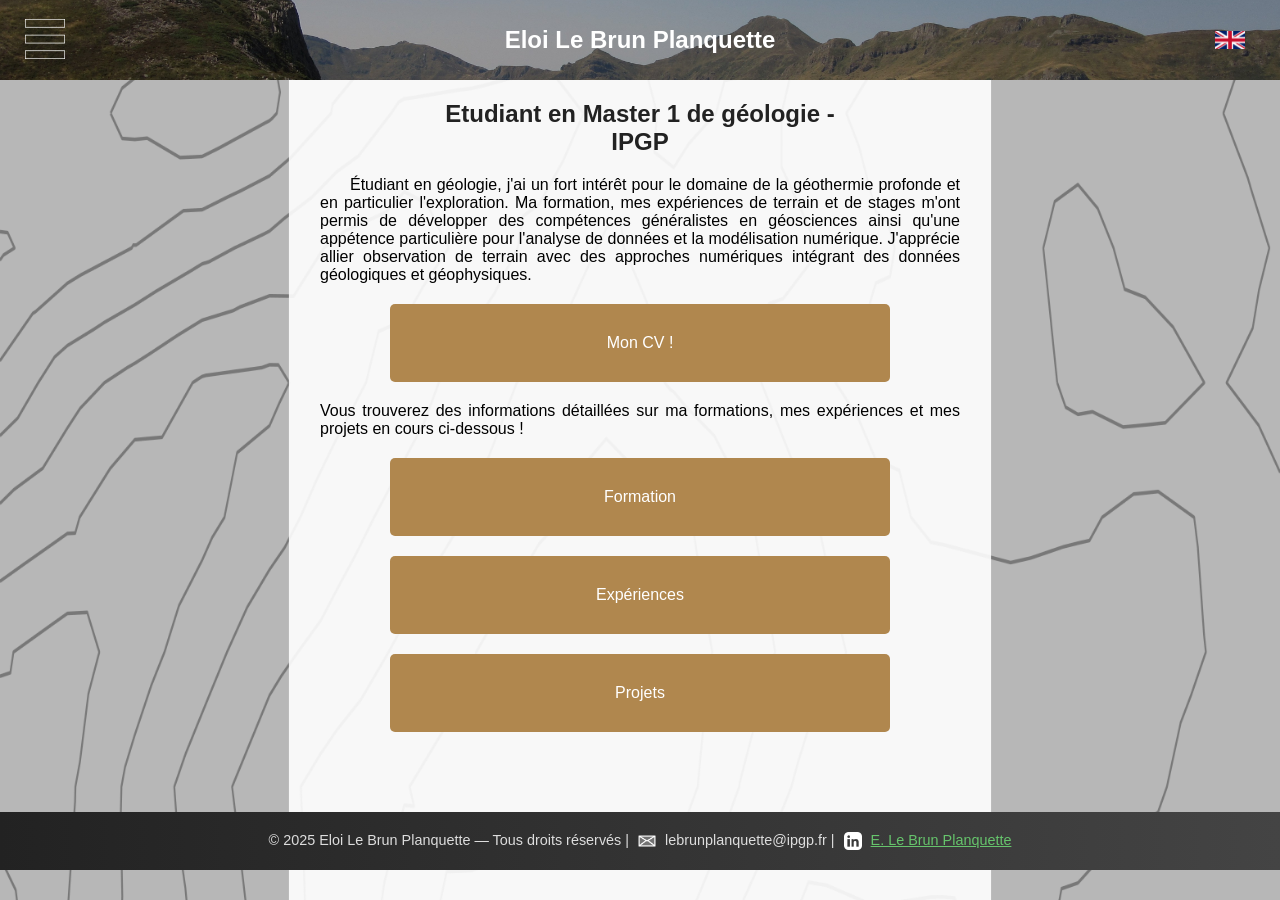
==== index.html @ ab22fb6a "Add files via upload" ====
<!DOCTYPE html>
<html lang="fr">
<head>
  <meta charset="UTF-8">
  <title>FR - Le Brun - Menu</title>
  <link rel="stylesheet" href="STYLES/stylev2.css">
  <link rel="icon" href="GRAPH/favicon.png" type="image/png">
        <onload="renderMathInElement(document.body);"></script>
</head>

<body>

  <header class="bandeau">
    <!-- Bouton gauche avec menu déroulant -->
    <button class="bouton-menu">
      <img src="GRAPH/menu_der.png" alt="Menu">
      <div class="menu-deroulant">
        <a href="#">Services</a>
        <a href="#">Contact</a>
      </div>
    </button>

    <!-- Titre centré -->
    <h1 class="titre">Eloi Le Brun Planquette</h1>

    <!-- Bouton droit avec logo -->
    <button class="bouton-droit" onclick="coming()">
      <img src="GRAPH/eng.png" alt="Logo">
    </button>
  </header>

  <!-- Contenu de la page -->
  <main>

    <h2>Etudiant en Master 1 de géologie - IPGP</h2>

    <p>Étudiant en géologie, j'ai un fort intérêt pour le domaine de la géothermie profonde et en particulier l'exploration. 
Ma formation, mes expériences de terrain et de stages m'ont permis de développer des compétences généralistes en géosciences ainsi qu'une appétence particulière pour l'analyse de données et la modélisation numérique. 
J'apprécie allier observation de terrain avec des approches numériques intégrant des données géologiques et géophysiques. </p>

<p>
  <button class="btn" onclick="cv()">Mon CV !</button>

  Vous trouverez des informations détaillées sur ma formations, mes expériences et mes projets en cours ci-dessous !
<!-- Je suis actuellement à la recherche d'opportunités de stage de M1 en géologie.
N'hésitez pas à me contacter pour échanger sur d'éventuelles opportunités de stage !</p> -->

    <button class="btn" onclick="formation()">Formation</button>
    <button class="btn" onclick="coming()">Expériences</button>
    <button class="btn" onclick="coming()">Projets</button>

  </main>
  
  
  <footer class="footer-site">
    <p>
      © 2025 Eloi Le Brun Planquette — Tous droits réservés |
      <img src="../GRAPH/mail.png" alt="mail" class="logo"> lebrunplanquette@ipgp.fr | <img src="../GRAPH/link.webp" alt="linkedin" class="logo">
      <a href="https://www.linkedin.com/in/eloi-le-brun-planquette-794872347/" target="_blank">E. Le Brun Planquette</a>
    </p>
  </footer>

  <script src="script.js"></script>

</body>
</html>
---- STYLES/stylev2.css ----
button, p {
  margin: 0;
  padding: 0;
  font-family: Arial, sans-serif;
}

body {
  margin: 0;
  padding: 0;
  font-family: Arial, sans-serif;
  background-color: #ffffff;
  background-image: url("../GRAPH/polyline1.png");
  background-size: cover;
  background-repeat: no-repeat;
  background-position: center;
}

h1 {
  color: #b7b7b7;
  margin: 0;
  padding: 0;
  font-family: Arial, sans-serif;
  text-align: center;
}

h2 {
  color: #222;
  margin: 10;
  padding: 0;
  font-family: Arial, sans-serif;
  text-align: center;
}

/* Contenu principal */
main {
  margin-top: 20px;
  margin-bottom: 80px;
  width: 100%;
  padding: 0;
  display: block; /* Valeur par défaut, pour un empilement vertical */
}

main h2 {
  width: 33%; /* Un tiers de la page */
  margin: 0 auto 20px; /* Centre horizontalement et ajoute un espace en bas */
  text-align: center; /* Juste pour les paragraphes */
}
main p {
  width: 50%; /* Un tiers de la page */
  margin: 0 auto 20px; /* Centre horizontalement et ajoute un espace en bas */
  text-align: justify; /* Juste pour les paragraphes */
  text-indent: 30px; /* Espace horizontal au début du paragraphe */
}

/* Pour les paragraphes uniquement */
main p {
  text-align: justify;
}

/* Pour les boutons (optionnel) */
main button {
  display: block; /* Assure que le bouton prend toute la largeur disponible (33%) */
  text-align: center; /* Centre le texte dans le bouton */
  width: 33%; /* Un tiers de la page */
  margin: 0 auto 20px; /* Centre horizontalement et ajoute un espace en bas */
  z-index: 1;
}

/* Arrière-plan de la page */
body {
  background-color: #b7b7b7; /* Remplacez par la couleur de votre choix */
  min-height: 100vh; /* Assure que la couleur couvre toute la hauteur de la page */
  margin: 0;
  padding: 0;
  font-family: Arial, sans-serif;
}

/* Bandeau en haut de page */
.bandeau {
  display: flex;
  justify-content: space-between;
  align-items: center;
  background-image: url("../GRAPH/bandeau.png");
  background-size: cover;
  background-position: center;
  height: 80px;
  padding: 0 20px;
  position: relative;
}

/* Bouton gauche (menu déroulant) */
.bouton-menu {
  background: none;
  border: none;
  padding: 5px;
  cursor: pointer;
  position: relative;
}

.bouton-menu img {
  width: 40px;
  height: 40px;
  object-fit: cover;
}

/* Menu déroulant */
.menu-deroulant {
  display: none;
  position: absolute;
  top: 100%;
  left: 0;
  background-color: #333;
  min-width: 200px;
  z-index: 1;
  border-radius: 0 0 5px 5px;
  box-shadow: 0 2px 5px rgba(0,0,0,0.2);
}

.menu-deroulant a {
  color: white;
  padding: 12px 16px;
  text-decoration: none;
  display: block;
  text-align: left;
}

.menu-deroulant a:hover {
  background-color: #555;
}

.bouton-menu:hover .menu-deroulant {
  display: block;
}

/* Titre centré */
.titre {
  position: absolute;
  left: 50%;
  transform: translateX(-50%);
  color: white;
  font-size: 24px;
}

/* Bouton droit */
.bouton-droit {
  background: transparent;
  border: none;
  color: white;
  padding: 8px 15px;
  border-radius: 5px;
  cursor: pointer;
  display: flex;
  align-items: center;
  gap: 10px;
}

.bouton-droit img {
  width: 30px;
  height: 30px;
  object-fit: contain;
}


.btn {
      background-color: rgb(176, 135, 78);
      color: white;
      display: block;       /* chaque bouton prend toute la largeur */
      margin: 20px auto;    /* espace entre les boutons et centrage */
      width: 500px;         /* largeur fixe pour l’esthétique */
      line-height: 300%;
      padding: 15px 30px;
      border: none;
      border-radius: 5px;
      cursor: pointer;
      font-size: 16px;
      transition: transform 0.3s ease; /* animation fluide */
      z-index: 1501;
}

.btn:hover {
      transform: translateX(20px); /* déplacement vers la droite */
      background-color: #856d55;   /* changement de couleur au survol */
}


/* Pied de page */
.footer {
  color: white;
  background: linear-gradient(to right, #222, #444);
  text-align: center;
  position: fixed;
  bottom: 0;
  left: 0;
  right: 0;
  width: 100%;
  padding: 20px; /* Espace interne (haut/bas) */
  z-index: 1500;
}

/* Lien dans le footer */
.footer a {
  color: #4CAF50; /* Couleur du lien */
  text-decoration: none; /* Pas de soulignement */
}

.footer p {
  display: block;      /* revient au comportement normal */
  text-align: center;  /* centre le texte */
  margin: 0 auto;      /* centre le bloc si largeur fixée */
  text-indent: 0;      /* annule l’indentation héritée */
  width: 100%;         /* occupe toute la largeur */
} 

.footer a:hover {
  text-decoration: underline; /* Soulignement au survol */
}

.logo {
  width: 12px;   /* largeur maximale */
  height: auto;   /* garde les proportions */
}

.footer-site {
  text-align: center;
  padding: 20px 0;
  font-size: 0.9rem;
  background: linear-gradient(to right, #222, #444);
  color: #ddd;
  margin-top: 40px;
}

.footer-site img.logo {
  width: 18px;
  height: auto;
  display: inline-block;
  margin: 0 5px;
  vertical-align: middle;
}

.footer-site a {
  color: #66c46c; /* vert doux */
}
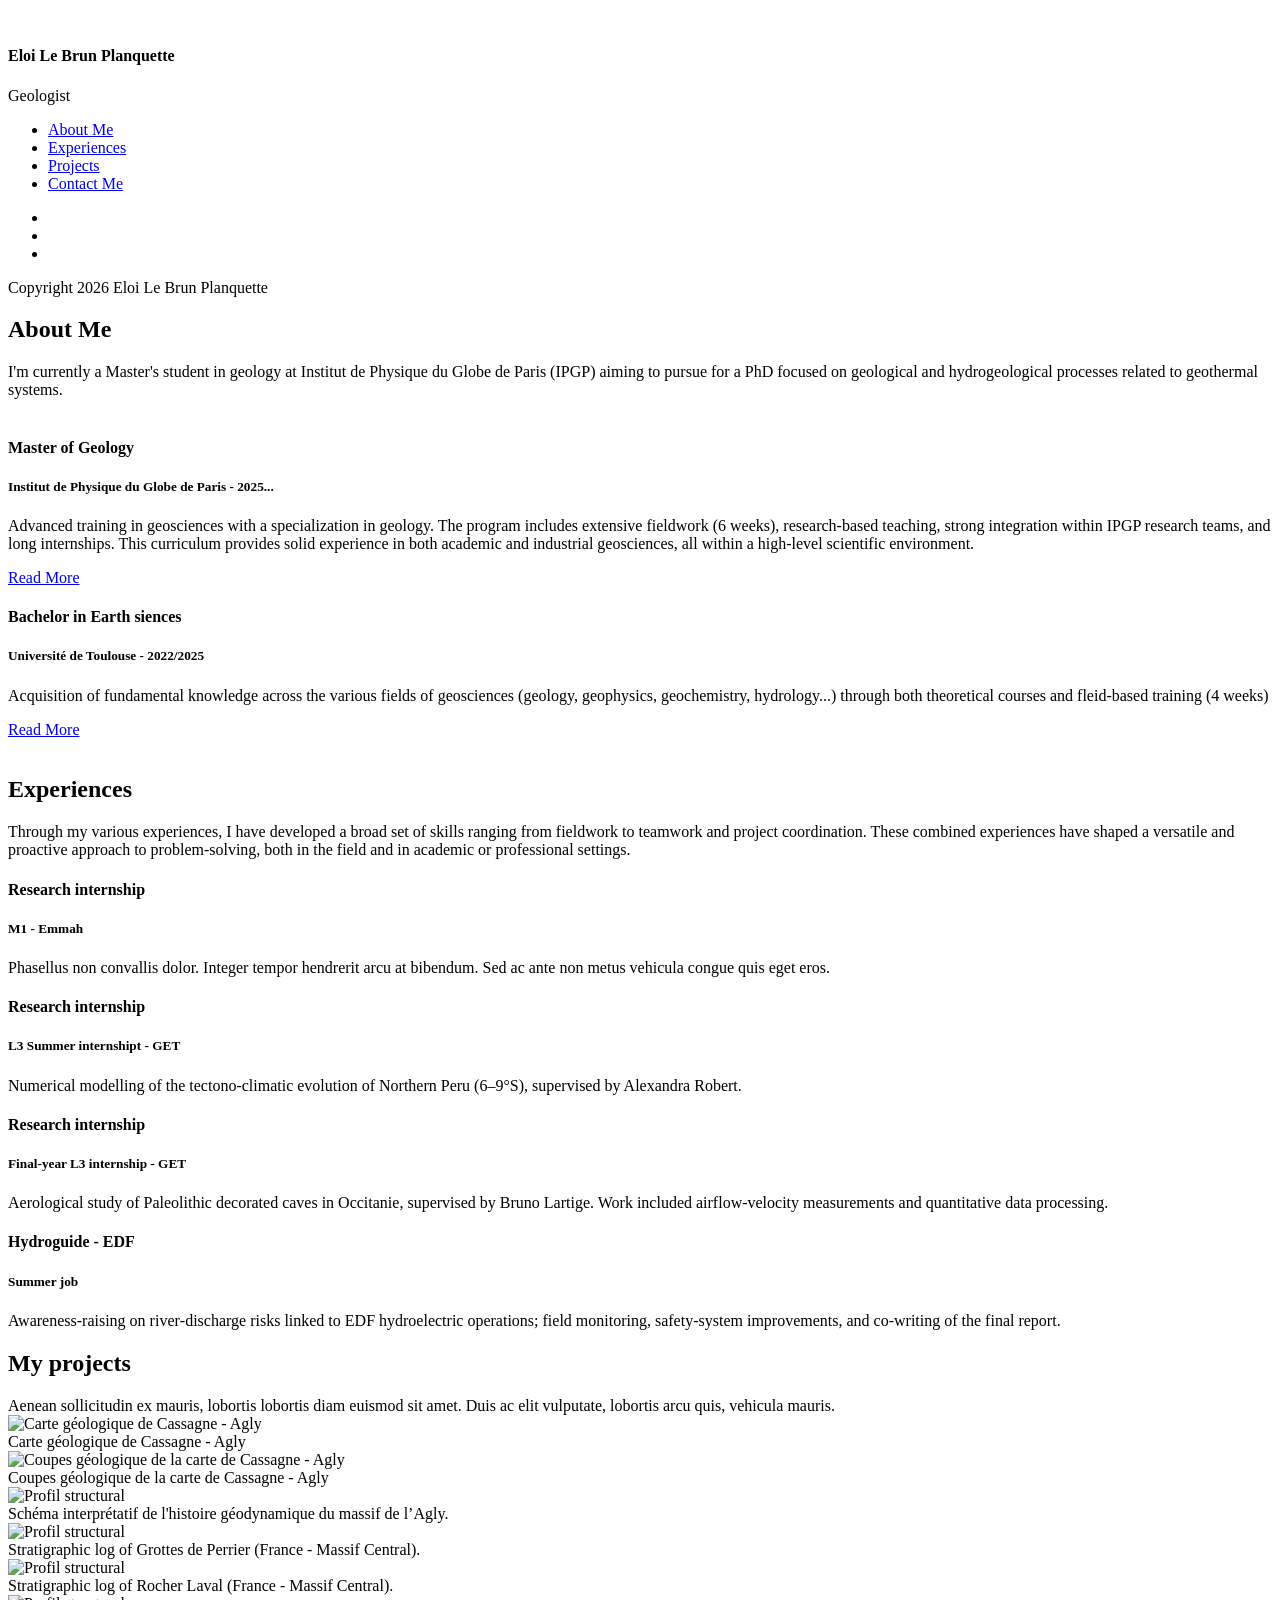
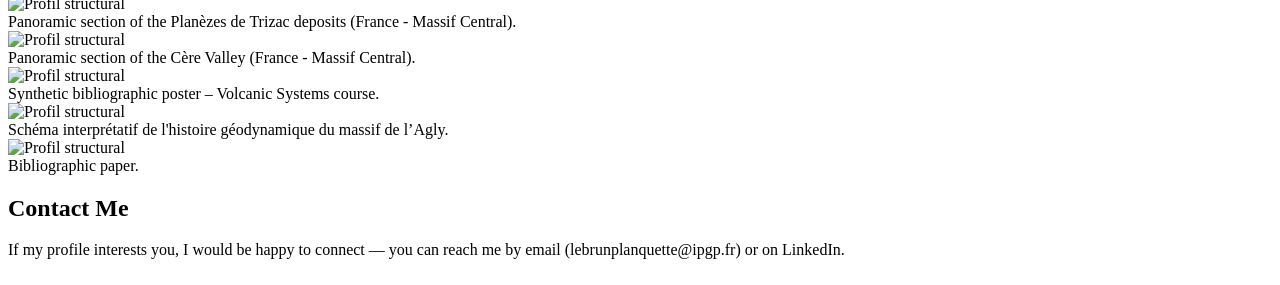
==== commit 309bb88f: "Add files via upload" ====
--- a/index.html
+++ b/index.html
@@ -1,66 +1,671 @@
 <!DOCTYPE html>
-<html lang="fr">
-<head>
-  <meta charset="UTF-8">
-  <title>FR - Le Brun - Menu</title>
-  <link rel="stylesheet" href="STYLES/stylev2.css">
-  <link rel="icon" href="GRAPH/favicon.png" type="image/png">
-        <onload="renderMathInElement(document.body);"></script>
-</head>
-
-<body>
-
-  <header class="bandeau">
-    <!-- Bouton gauche avec menu déroulant -->
-    <button class="bouton-menu">
-      <img src="GRAPH/menu_der.png" alt="Menu">
-      <div class="menu-deroulant">
-        <a href="#">Services</a>
-        <a href="#">Contact</a>
+<html lang="en">
+  <head>
+    <meta charset="utf-8" />
+    <meta
+      name="viewport"
+      content="width=device-width, initial-scale=1, shrink-to-fit=no"
+    />
+    <meta name="description" content="" />
+    <meta name="author" content="" />
+    <link
+      href="https://fonts.googleapis.com/css?family=Lato:100,300,400,700,900"
+      rel="stylesheet"
+    />
+
+    <title>Reflux HTML CSS Template</title>
+<!--
+Reflux Template
+https://templatemo.com/tm-531-reflux
+-->
+    <!-- Bootstrap core CSS -->
+    <link href="vendor/bootstrap/css/bootstrap.min.css" rel="stylesheet" />
+
+    <!-- Additional CSS Files -->
+    <link rel="stylesheet" href="assets/css/fontawesome.css" />
+    <link rel="stylesheet" href="assets/css/templatemo-style.css" />
+    <link rel="stylesheet" href="assets/css/owl.css" />
+    <link rel="stylesheet" href="assets/css/lightbox.css" />
+    <link rel="stylesheet" href="assets/css/gallery.css" />
+  </head>
+
+  <body>
+    <div id="page-wraper">
+      <!-- Sidebar Menu -->
+      <div class="responsive-nav">
+        <i class="fa fa-bars" id="menu-toggle"></i>
+        <div id="menu" class="menu">
+          <i class="fa fa-times" id="menu-close"></i>
+          <div class="container">
+            <div class="image">
+              <a href="#"><img src="assets/images/tof_prof.jpg" alt="" /></a>
+            </div>
+            <div class="author-content">
+              <h4>Eloi Le Brun Planquette</h4>
+              <span>Geologist</span>
+            </div>
+            <nav class="main-nav" role="navigation">
+              <ul class="main-menu">
+                <li><a href="#section1">About Me</a></li>
+                <li><a href="#section2">Experiences</a></li>
+                <li><a href="#section3">Projects</a></li>
+                <li><a href="#section4">Contact Me</a></li>
+              </ul>
+            </nav>
+            <div class="social-network">
+              <ul class="soial-icons">
+                
+                <li>
+                  <a href="https://www.linkedin.com/in/eloi-le-brun-planquette-794872347" target="_blank"><i class="fa fa-linkedin"></i></a>
+                </li>
+                <li>
+                  <a href="../assets/images/CV2.pdf" target="_blank"><i class="fa fa-file"></i> </a>
+                </li>
+                <li>
+                  <a href="#" onclick="copyMail()"><i class="fa fa-envelope-o"></i></a>
+                  <span id="copy-msg" style="display:none; margin-left:8px;">Copied!</span>
+                </li>
+                
+              </ul>
+            </div>
+            <div class="copyright-text">
+              <p>Copyright 2026 Eloi Le Brun Planquette</p>
+            </div>
+          </div>
+        </div>
       </div>
-    </button>
-
-    <!-- Titre centré -->
-    <h1 class="titre">Eloi Le Brun Planquette</h1>
-
-    <!-- Bouton droit avec logo -->
-    <button class="bouton-droit" onclick="coming()">
-      <img src="GRAPH/eng.png" alt="Logo">
-    </button>
-  </header>
-
-  <!-- Contenu de la page -->
-  <main>
-
-    <h2>Etudiant en Master 1 de géologie - IPGP</h2>
-
-    <p>Étudiant en géologie, j'ai un fort intérêt pour le domaine de la géothermie profonde et en particulier l'exploration. 
-Ma formation, mes expériences de terrain et de stages m'ont permis de développer des compétences généralistes en géosciences ainsi qu'une appétence particulière pour l'analyse de données et la modélisation numérique. 
-J'apprécie allier observation de terrain avec des approches numériques intégrant des données géologiques et géophysiques. </p>
-
-<p>
-  <button class="btn" onclick="cv()">Mon CV !</button>
-
-  Vous trouverez des informations détaillées sur ma formations, mes expériences et mes projets en cours ci-dessous !
-<!-- Je suis actuellement à la recherche d'opportunités de stage de M1 en géologie.
-N'hésitez pas à me contacter pour échanger sur d'éventuelles opportunités de stage !</p> -->
-
-    <button class="btn" onclick="formation()">Formation</button>
-    <button class="btn" onclick="coming()">Expériences</button>
-    <button class="btn" onclick="coming()">Projets</button>
-
-  </main>
-  
-  
-  <footer class="footer-site">
-    <p>
-      © 2025 Eloi Le Brun Planquette — Tous droits réservés |
-      <img src="../GRAPH/mail.png" alt="mail" class="logo"> lebrunplanquette@ipgp.fr | <img src="../GRAPH/link.webp" alt="linkedin" class="logo">
-      <a href="https://www.linkedin.com/in/eloi-le-brun-planquette-794872347/" target="_blank">E. Le Brun Planquette</a>
-    </p>
-  </footer>
-
-  <script src="script.js"></script>
-
-</body>
-</html>+
+      <section class="section about-me" data-section="section1">
+        <div class="container">
+          <div class="section-heading">
+            <h2>About Me</h2>
+            <div class="line-dec"></div>
+            <span
+              > </span
+            >I'm currently a Master's student in geology at Institut de Physique du Globe de Paris (IPGP) 
+            aiming to pursue for a PhD  focused on geological and hydrogeological processes 
+            related to geothermal systems.
+          </div>
+          <div class="left-image-post">
+            <div class="row">
+              <div class="col-md-6">
+                <div class="left-image">
+                  <img src="assets/images/logoUP-IPG.png" alt="" />
+                </div>
+              </div>
+              <div class="col-md-6">
+                <div class="right-text">
+                  <h4>Master of Geology</h4>
+                  <h5>Institut de Physique du Globe de Paris - 2025...</h5>
+                  <p>
+                    Advanced training in geosciences with a specialization in geology. 
+                    The program includes extensive fieldwork (6 weeks), research‑based teaching, 
+                    strong integration within IPGP research teams, and long internships. 
+                    This curriculum provides solid experience in both academic and industrial geosciences, 
+                    all within a high‑level scientific environment.
+                  </p>
+                  <div class="white-button">
+                    <a href="#">Read More</a>
+                  </div>
+                </div>
+              </div>
+            </div>
+          </div>
+          <div class="right-image-post">
+            <div class="row">
+              <div class="col-md-6">
+                <div class="left-text">
+                  <h4>Bachelor in Earth siences</h4>
+                  <h5>Université de Toulouse - 2022/2025</h5>
+                  <p>
+                  Acquisition of fundamental knowledge across the various fields of geosciences 
+                  (geology, geophysics, geochemistry, hydrology...) through both theoretical courses 
+                  and fleid-based training (4 weeks)
+                  </p>
+                  <div class="white-button">
+                    <a href="#">Read More</a>
+                  </div>
+                </div>
+              </div>
+              <div class="col-md-6">
+                <div class="right-image">
+                  <img src="assets/images/UT.svg" alt="" />
+                </div>
+              </div>
+            </div>
+          </div>
+        </div>
+      </section>
+
+      <section class="section my-services" data-section="section2">
+        <div class="container">
+          <div class="section-heading">
+            <h2>Experiences</h2>
+            <div class="line-dec"></div>
+            <span
+              >Through my various experiences, I have developed a broad set of skills ranging 
+              from fieldwork to teamwork and project coordination. These combined experiences 
+              have shaped a versatile and proactive approach to problem‑solving, both in the 
+              field and in academic or professional settings.</span
+            >
+          </div>
+          <div class="row">
+            <div class="col-md-6">
+              <div class="service-item">
+                <div class="first-service-icon service-icon"></div>
+                <h4>Research internship</h4>
+                <h5>M1 - Emmah</h5>
+                <p>
+                  Phasellus non convallis dolor. Integer tempor hendrerit arcu
+                  at bibendum. Sed ac ante non metus vehicula congue quis eget
+                  eros.
+                </p>
+              </div>
+            </div>
+            <div class="col-md-6">
+              <div class="service-item">
+                <div class="second-service-icon service-icon"></div>
+                <h4>Research internship</h4>
+                <h5>L3 Summer internshipt - GET</h5>
+                <p>
+                  Numerical modelling of the tectono‑climatic evolution of Northern Peru (6–9°S), 
+                  supervised by Alexandra Robert.
+                </p>
+              </div>
+            </div>
+            <div class="col-md-6">
+              <div class="service-item">
+                <div class="third-service-icon service-icon"></div>
+                <h4>Research internship</h4>
+                <h5>Final-year L3 internship - GET</h5>
+                <p>
+                  Aerological study of Paleolithic decorated caves in Occitanie, supervised by Bruno 
+                  Lartige. Work included airflow‑velocity measurements and quantitative data processing. 
+                </p>
+              </div>
+            </div>
+            <div class="col-md-6">
+              <div class="service-item">
+                <div class="fourth-service-icon service-icon"></div>
+                <h4>Hydroguide - EDF</h4>
+                <h5>Summer job</h5>
+                <p>
+                 Awareness‑raising on river‑discharge risks linked to EDF hydroelectric operations; field monitoring, 
+                 safety‑system improvements, and co‑writing of the final report.
+                </p>
+              </div>
+            </div>
+          </div>
+        </div>
+      </section>
+
+      <section class="section my-work" data-section="section3">
+        <div class="container">
+          <div class="section-heading">
+            <h2>My projects</h2>
+            <div class="line-dec"></div>
+            <span
+              >Aenean sollicitudin ex mauris, lobortis lobortis diam euismod sit
+              amet. Duis ac elit vulputate, lobortis arcu quis, vehicula
+              mauris.</span
+            >
+          </div>
+
+          <div class="gallery">
+            <div class="img-card">
+              <img src="../assets/images/agli1.png" alt="Carte géologique de Cassagne - Agly">
+              <div class="img-caption">
+                Carte géologique de Cassagne - Agly
+              </div>
+            </div>
+
+            <div class="img-card">
+              <img src="../assets/images/agli2.png" alt="Coupes géologique de la carte de Cassagne - Agly">
+              <div class="img-caption">
+                Coupes géologique de la carte de Cassagne - Agly
+              </div>
+            </div>
+
+            <div class="img-card">
+              <img src="../assets/images/agli3.png" alt="Profil structural">
+              <div class="img-caption">
+                Schéma interprétatif de l'histoire géodynamique du massif de l’Agly.
+
+              </div>
+            </div>
+
+            <div class="img-card">
+              <img src="../assets/images/cantal1.png" alt="Profil structural">
+              <div class="img-caption">
+                Stratigraphic log of Grottes de Perrier (France - Massif Central).
+
+              </div>
+            </div>
+
+            <div class="img-card">
+              <img src="../assets/images/cantal2.png" alt="Profil structural">
+              <div class="img-caption">
+                Stratigraphic log of Rocher Laval (France - Massif Central).
+
+              </div>
+            </div>
+
+            <div class="img-card">
+              <img src="../assets/images/cantal3.png" alt="Profil structural">
+              <div class="img-caption">
+                Panoramic section of the Planèzes de Trizac deposits (France - Massif Central).
+              </div>
+            </div>
+
+            <div class="img-card">
+              <img src="../assets/images/cantal4.png" alt="Profil structural">
+              <div class="img-caption">
+                Panoramic section of the Cère Valley (France - Massif Central).
+              </div>
+            </div>
+
+            <div class="img-card">
+              <img src="../assets/images/poster.png" alt="Profil structural">
+              <div class="img-caption">
+                Synthetic bibliographic poster – Volcanic Systems course.
+              </div>
+            </div>
+
+            <div class="img-card">
+              <img src="../assets/images/Or_M2_200.png" alt="Profil structural">
+              <div class="img-caption">
+                Schéma interprétatif de l'histoire géodynamique du massif de l’Agly.
+              </div>
+            </div>
+
+            <div class="img-card" data-pdf="../assets/docs/rapport_sol.pdf">
+              <img src="../assets/images/rapport_sol.png" alt="Profil structural">
+              <div class="img-caption">
+                Bibliographic paper.
+              </div>
+            </div>
+
+
+          </div>
+
+
+
+
+          <!-- <div class="row">
+            <div class="isotope-wrapper">
+              <form class="isotope-toolbar">
+                <label
+                  ><input
+                    type="radio"
+                    data-type="*"
+                    checked=""
+                    name="isotope-filter"
+                  />
+                  <span>all</span></label
+                > -->
+                <!-- <label
+                  ><input
+                    type="radio"
+                    data-type="people"
+                    name="isotope-filter"
+                  />
+                  <span>Research &amp; Case Studies</span></label
+                >
+                <label
+                  ><input
+                    type="radio"
+                    data-type="nature"
+                    name="isotope-filter"
+                  />
+                  <span>Technical Projects</span></label
+                >
+                <label
+                  ><input
+                    type="radio"
+                    data-type="animals"
+                    name="isotope-filter"
+                  />
+                  <span>Fieldwork</span></label
+                >
+              </form>
+              <div class="isotope-box">
+                <div class="isotope-item" data-type="nature">
+                  <figure class="snip1321">
+                    <img
+                      src="assets/images/Or_M2_200.png"
+                      alt="sq-sample26"
+                    />
+                    <figcaption>
+                      <a
+                        href="assets/images/Or_M2_200.png"
+                        data-lightbox="image-1"
+                        data-title="Caption"
+                        ><i class="fa fa-search"></i
+                      ></a>
+                      <h4>First Title</h4>
+                      <span>free to use our template</span>
+                    </figcaption>
+                  </figure>
+                </div>
+
+                <div class="isotope-item" data-type="people">
+                  <figure class="snip1321">
+                    <img
+                      src="assets/images/poster.png"
+                      alt="sq-sample26"
+                    />
+                    <figcaption>
+                      <a
+                        href="assets/images/poster.png"
+                        data-lightbox="image-1"
+                        data-title="Caption"
+                        ><i class="fa fa-search"></i
+                      ></a>
+                      <h4>Second Title</h4>
+                      <span>please tell your friends</span>
+                    </figcaption>
+                  </figure>
+                </div>
+
+                <div class="isotope-item" data-type="animals">
+                  <figure class="snip1321">
+                    <img
+                      src="assets/images/agli1.png"
+                      alt="sq-sample26"
+                    />
+                    <figcaption>
+                      <a
+                        href="assets/images/agli1.png"
+                        data-lightbox="image-1"
+                        data-title="Caption"
+                        ><i class="fa fa-search"></i
+                      ></a>
+                      <h4>Item Third</h4>
+                      <span>customize anything</span>
+                    </figcaption>
+                  </figure>
+                </div>
+
+                <div class="isotope-item" data-type="people">
+                  <figure class="snip1321">
+                    <img
+                      src="assets/images/portfolio-04.jpg"
+                      alt="sq-sample26"
+                    />
+                    <figcaption>
+                      <a
+                        href="assets/images/portfolio-04.jpg"
+                        data-lightbox="image-1"
+                        data-title="Caption"
+                        ><i class="fa fa-search"></i
+                      ></a>
+                      <h4>Item Fourth</h4>
+                      <span>Re-distribution not allowed</span>
+                    </figcaption>
+                  </figure>
+                </div>
+
+                <div class="isotope-item" data-type="nature">
+                  <figure class="snip1321">
+                    <img
+                      src="assets/images/portfolio-05.jpg"
+                      alt="sq-sample26"
+                    />
+                    <figcaption>
+                      <a
+                        href="assets/images/portfolio-05.jpg"
+                        data-lightbox="image-1"
+                        data-title="Caption"
+                        ><i class="fa fa-search"></i
+                      ></a>
+                      <h4>Fifth Awesome</h4>
+                      <span>Ut sollicitudin risus</span>
+                    </figcaption>
+                  </figure>
+                </div>
+
+                <div class="isotope-item" data-type="animals">
+                  <figure class="snip1321">
+                    <img
+                      src="assets/images/agli2.png"
+                      alt="sq-sample26"
+                    />
+                    <figcaption>
+                      <a
+                        href="assets/images/agli2.png"
+                        data-lightbox="image-1"
+                        data-title="Caption"
+                        ><i class="fa fa-search"></i
+                      ></a>
+                      <h4>Awesome Sixth</h4>
+                      <span>Donec eget massa ante</span>
+                    </figcaption>
+                  </figure>
+                </div>
+
+                <div class="isotope-item" data-type="animals">
+                  <figure class="snip1321">
+                    <img
+                      src="assets/images/cantal1.png"
+                      alt="sq-sample26"
+                    />
+                    <figcaption>
+                      <a
+                        href="assets/images/cantal1.png"
+                        data-lightbox="image-1"
+                        data-title="Caption"
+                        ><i class="fa fa-search"></i
+                      ></a>
+                      <h4>Awesome Sixth</h4>
+                      <span>Donec eget massa ante</span>
+                    </figcaption>
+                  </figure>
+                </div>
+
+                <div class="isotope-item" data-type="animals">
+                  <figure class="snip1321">
+                    <img
+                      src="assets/images/cantal2.png"
+                      alt="sq-sample26"
+                    />
+                    <figcaption>
+                      <a
+                        href="assets/images/cantal2.png"
+                        data-lightbox="image-1"
+                        data-title="Caption"
+                        ><i class="fa fa-search"></i
+                      ></a>
+                      <h4>Awesome Sixth</h4>
+                      <span>Donec eget massa ante</span>
+                    </figcaption>
+                  </figure>
+                </div>
+
+                <div class="isotope-item" data-type="animals">
+                  <figure class="snip1321">
+                    <img
+                      src="assets/images/cantal3.png"
+                      alt="sq-sample26"
+                    />
+                    <figcaption>
+                      <a
+                        href="assets/images/cantal3.png"
+                        data-lightbox="image-1"
+                        data-title="Caption"
+                        ><i class="fa fa-search"></i
+                      ></a>
+                      <h4>Awesome Sixth</h4>
+                      <span>Donec eget massa ante</span>
+                    </figcaption>
+                  </figure>
+                </div>
+
+                <div class="isotope-item" data-type="animals">
+                  <figure class="snip1321">
+                    <img
+                      src="assets/images/cantal4.png"
+                      alt="sq-sample26"
+                    />
+                    <figcaption>
+                      <a
+                        href="assets/images/cantal4.png"
+                        data-lightbox="image-1"
+                        data-title="Caption"
+                        ><i class="fa fa-search"></i
+                      ></a>
+                      <h4>Awesome Sixth</h4>
+                      <span>Donec eget massa ante</span>
+                    </figcaption>
+                  </figure>
+                </div>
+
+              </div>
+            </div>
+          </div> -->
+        </div>
+      </section>
+
+      <section class="section contact-me" data-section="section4">
+        <div class="container">
+          <div class="section-heading">
+            <h2>Contact Me</h2>
+            <div class="line-dec"></div>
+            <span
+              >If my profile interests you, I would be happy to connect — you can reach me by email (lebrunplanquette@ipgp.fr) or on LinkedIn.</span
+            >
+          </div>
+          <!-- <div class="row">
+            <div class="right-content">
+              <div class="container">
+                <form id="contact" action="./assets/php/sendmail.php" method="post">
+                  <div class="row">
+                    <div class="col-md-6">
+                      <fieldset>
+                        <input
+                          name="name"
+                          type="text"
+                          class="form-control"
+                          id="name"
+                          placeholder="Your name..."
+                          required=""
+                        />
+                      </fieldset>
+                    </div>
+                    <div class="col-md-6">
+                      <fieldset>
+                        <input
+                          name="email"
+                          type="text"
+                          class="form-control"
+                          id="email"
+                          placeholder="Your email..."
+                          required=""
+                        />
+                      </fieldset>
+                    </div>
+                    <div class="col-md-12">
+                      <fieldset>
+                        <input
+                          name="subject"
+                          type="text"
+                          class="form-control"
+                          id="subject"
+                          placeholder="Subject..."
+                          required=""
+                        />
+                      </fieldset>
+                    </div>
+                    <div class="col-md-12">
+                      <fieldset>
+                        <textarea
+                          name="message"
+                          rows="6"
+                          class="form-control"
+                          id="message"
+                          placeholder="Your message..."
+                          required=""
+                        ></textarea>
+                      </fieldset>
+                    </div>
+                    <div class="col-md-12">
+                      <fieldset>
+                        <button type="submit" id="form-submit" class="button">
+                          Send Message
+                        </button>
+                      </fieldset>
+                    </div>
+                  </div>
+                </form>
+              </div>
+            </div>
+          </div>
+        </div>
+      </section>
+    </div> -->
+    <div id="lightbox" class="lightbox">
+      <img id="lightbox-img" src="" alt="">
+      <iframe id="lightbox-pdf" style="display:none;" frameborder="0"></iframe>
+      <div id="lightbox-caption"></div>
+    </div>
+    <!-- Scripts -->
+    <!-- Bootstrap core JavaScript -->
+    <script src="vendor/jquery/jquery.min.js"></script>
+    <script src="vendor/bootstrap/js/bootstrap.bundle.min.js"></script>
+
+    <script src="assets/js/isotope.min.js"></script>
+    <script src="assets/js/owl-carousel.js"></script>
+    <script src="assets/js/lightbox.js"></script>
+    <script src="assets/js/custom.js"></script>
+    <script src="assets/js/gallery.js"></script>
+    <script>
+      //according to loftblog tut
+      $(".main-menu li:first").addClass("active");
+
+      var showSection = function showSection(section, isAnimate) {
+        var direction = section.replace(/#/, ""),
+          reqSection = $(".section").filter(
+            '[data-section="' + direction + '"]'
+          ),
+          reqSectionPos = reqSection.offset().top - 0;
+
+        if (isAnimate) {
+          $("body, html").animate(
+            {
+              scrollTop: reqSectionPos
+            },
+            800
+          );
+        } else {
+          $("body, html").scrollTop(reqSectionPos);
+        }
+      };
+
+      var checkSection = function checkSection() {
+        $(".section").each(function() {
+          var $this = $(this),
+            topEdge = $this.offset().top - 80,
+            bottomEdge = topEdge + $this.height(),
+            wScroll = $(window).scrollTop();
+          if (topEdge < wScroll && bottomEdge > wScroll) {
+            var currentId = $this.data("section"),
+              reqLink = $("a").filter("[href*=\\#" + currentId + "]");
+            reqLink
+              .closest("li")
+              .addClass("active")
+              .siblings()
+              .removeClass("active");
+          }
+        });
+      };
+
+      $(".main-menu").on("click", "a", function(e) {
+        e.preventDefault();
+        showSection($(this).attr("href"), true);
+      });
+
+      $(window).scroll(function() {
+        checkSection();
+      });
+    </script>    
+  </body>
+</html>
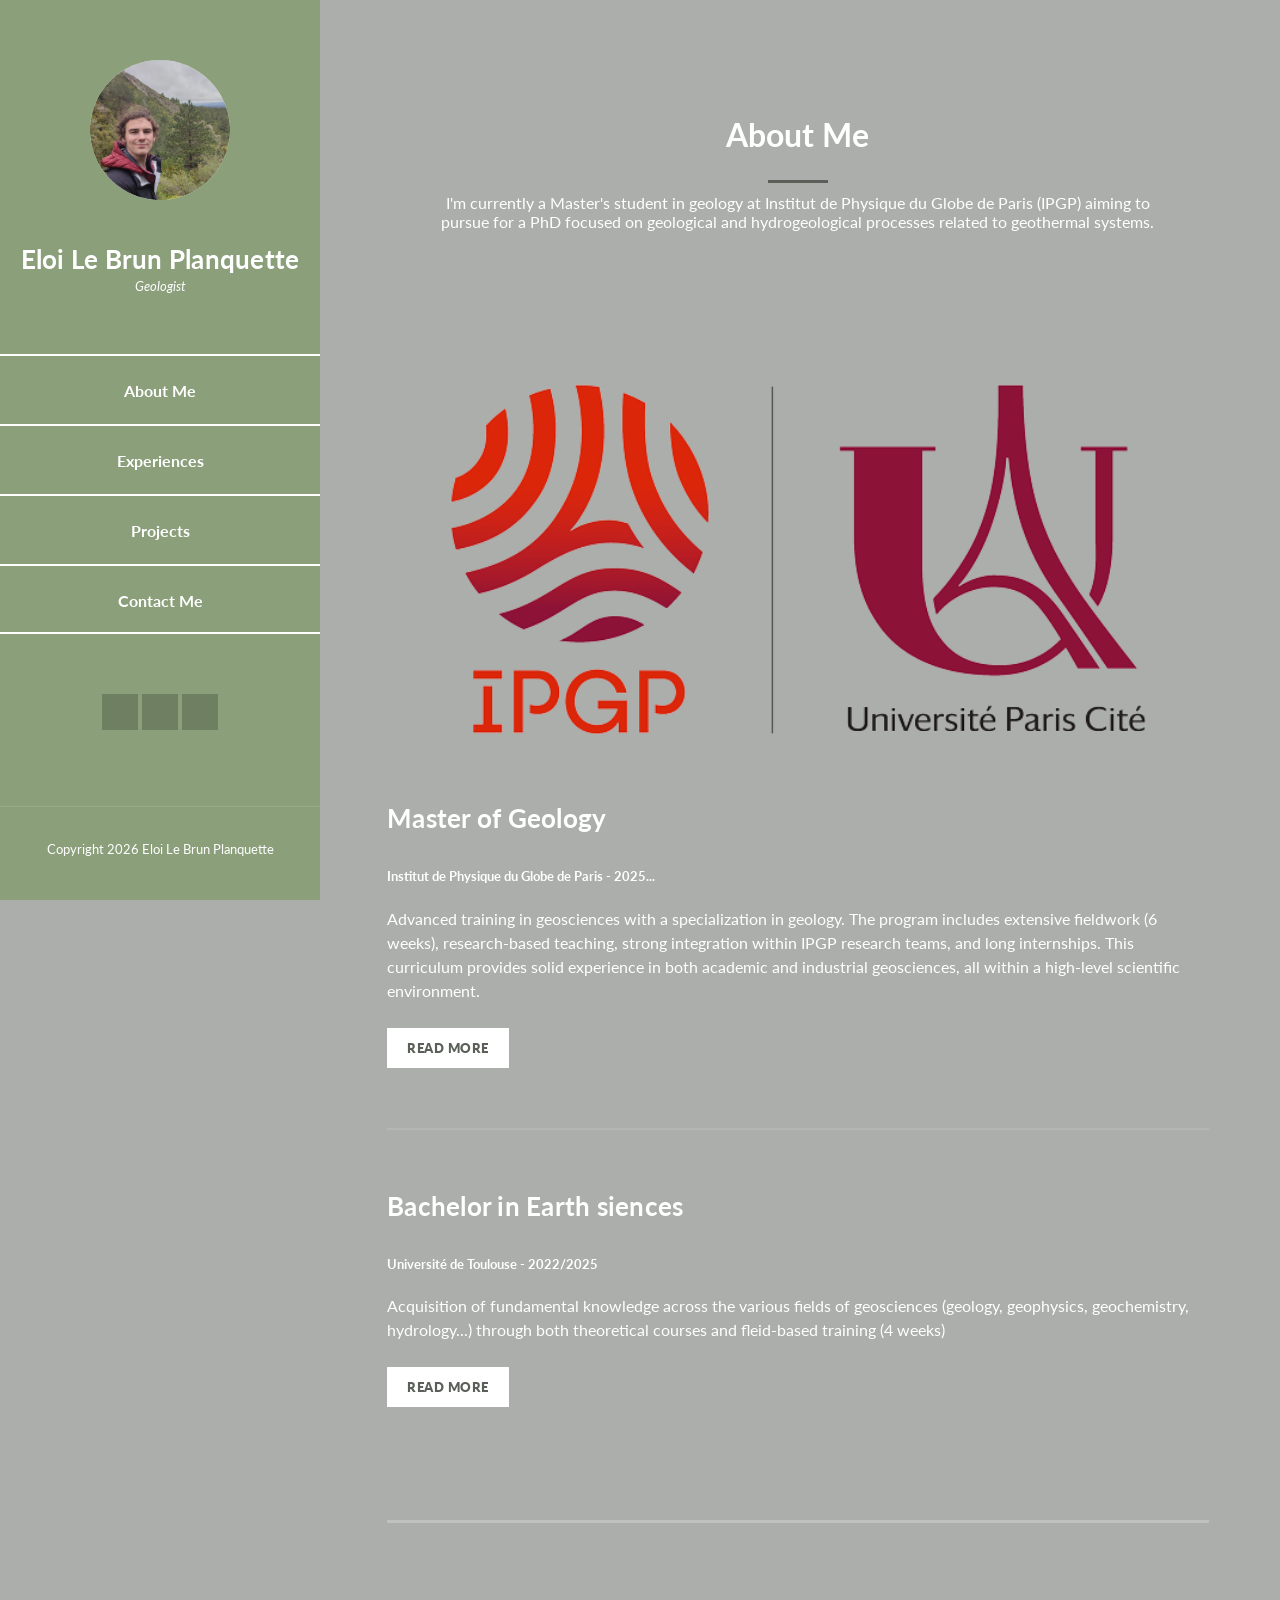
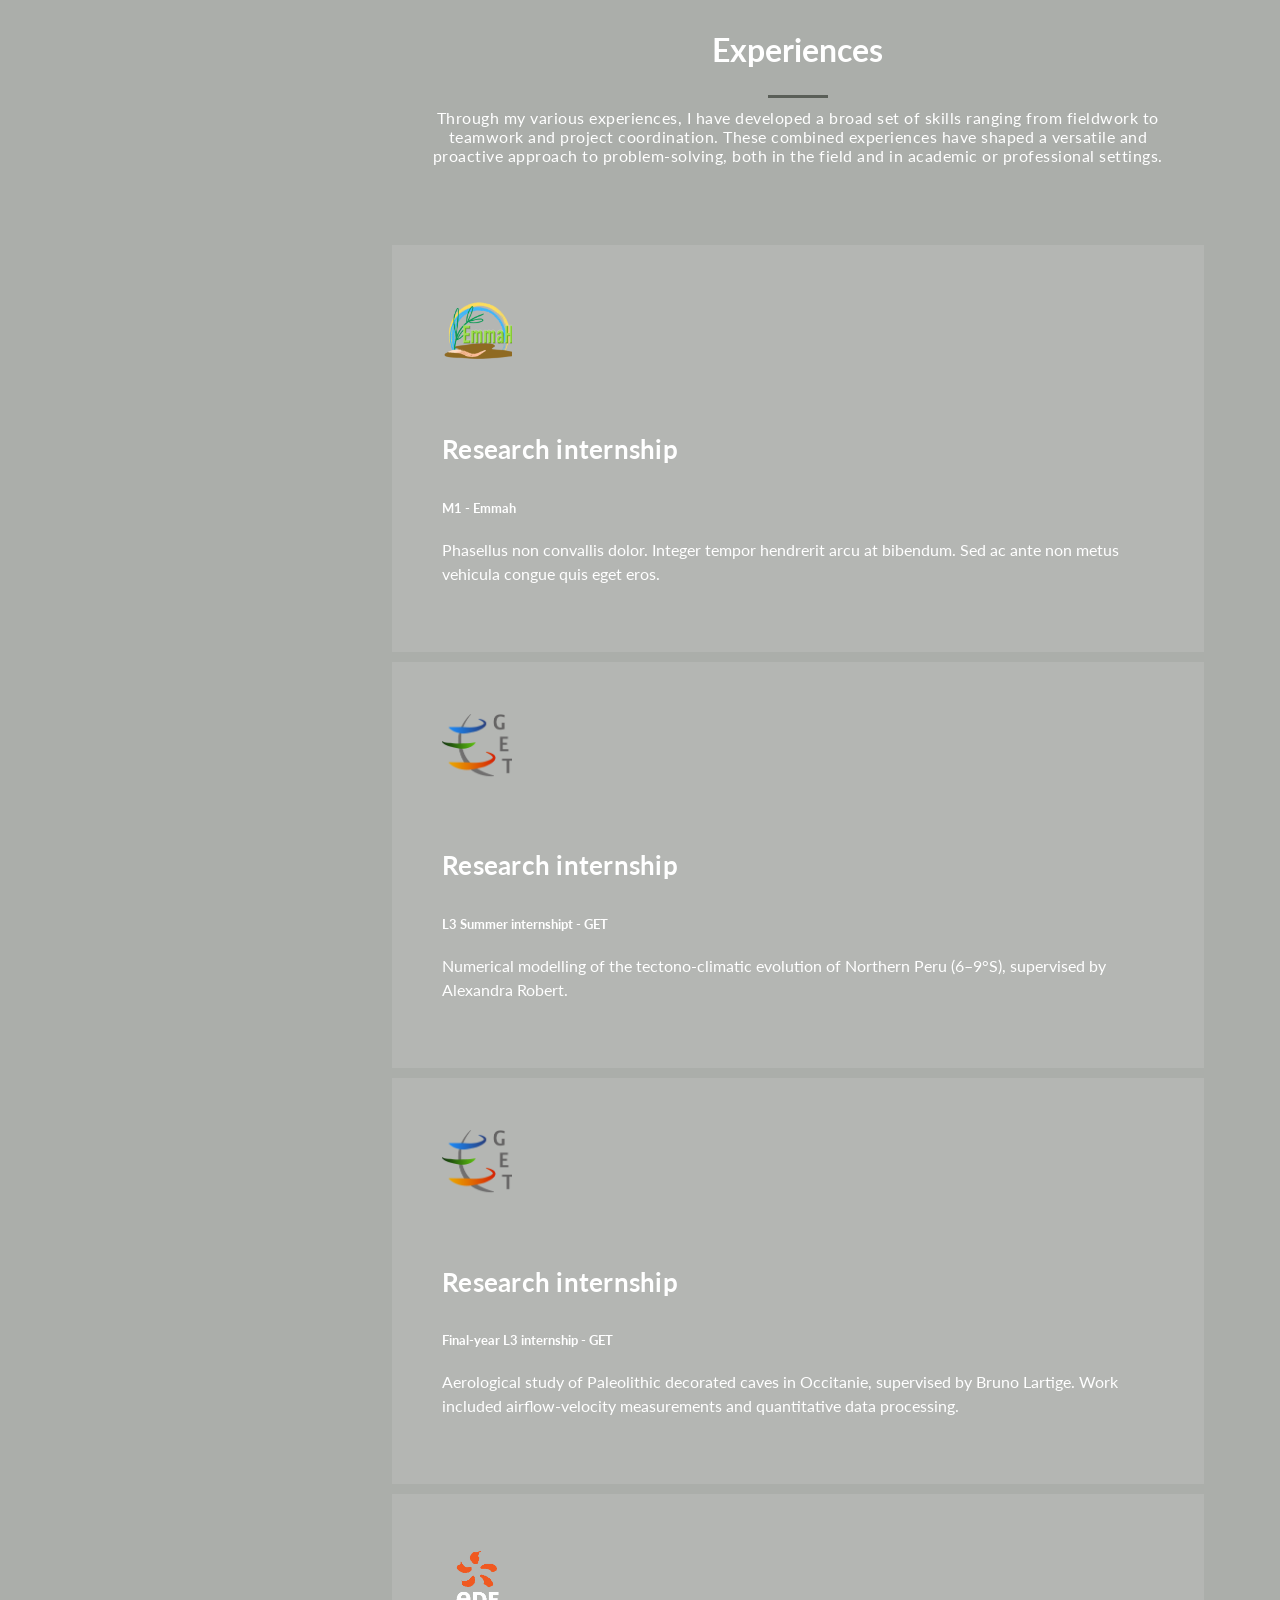
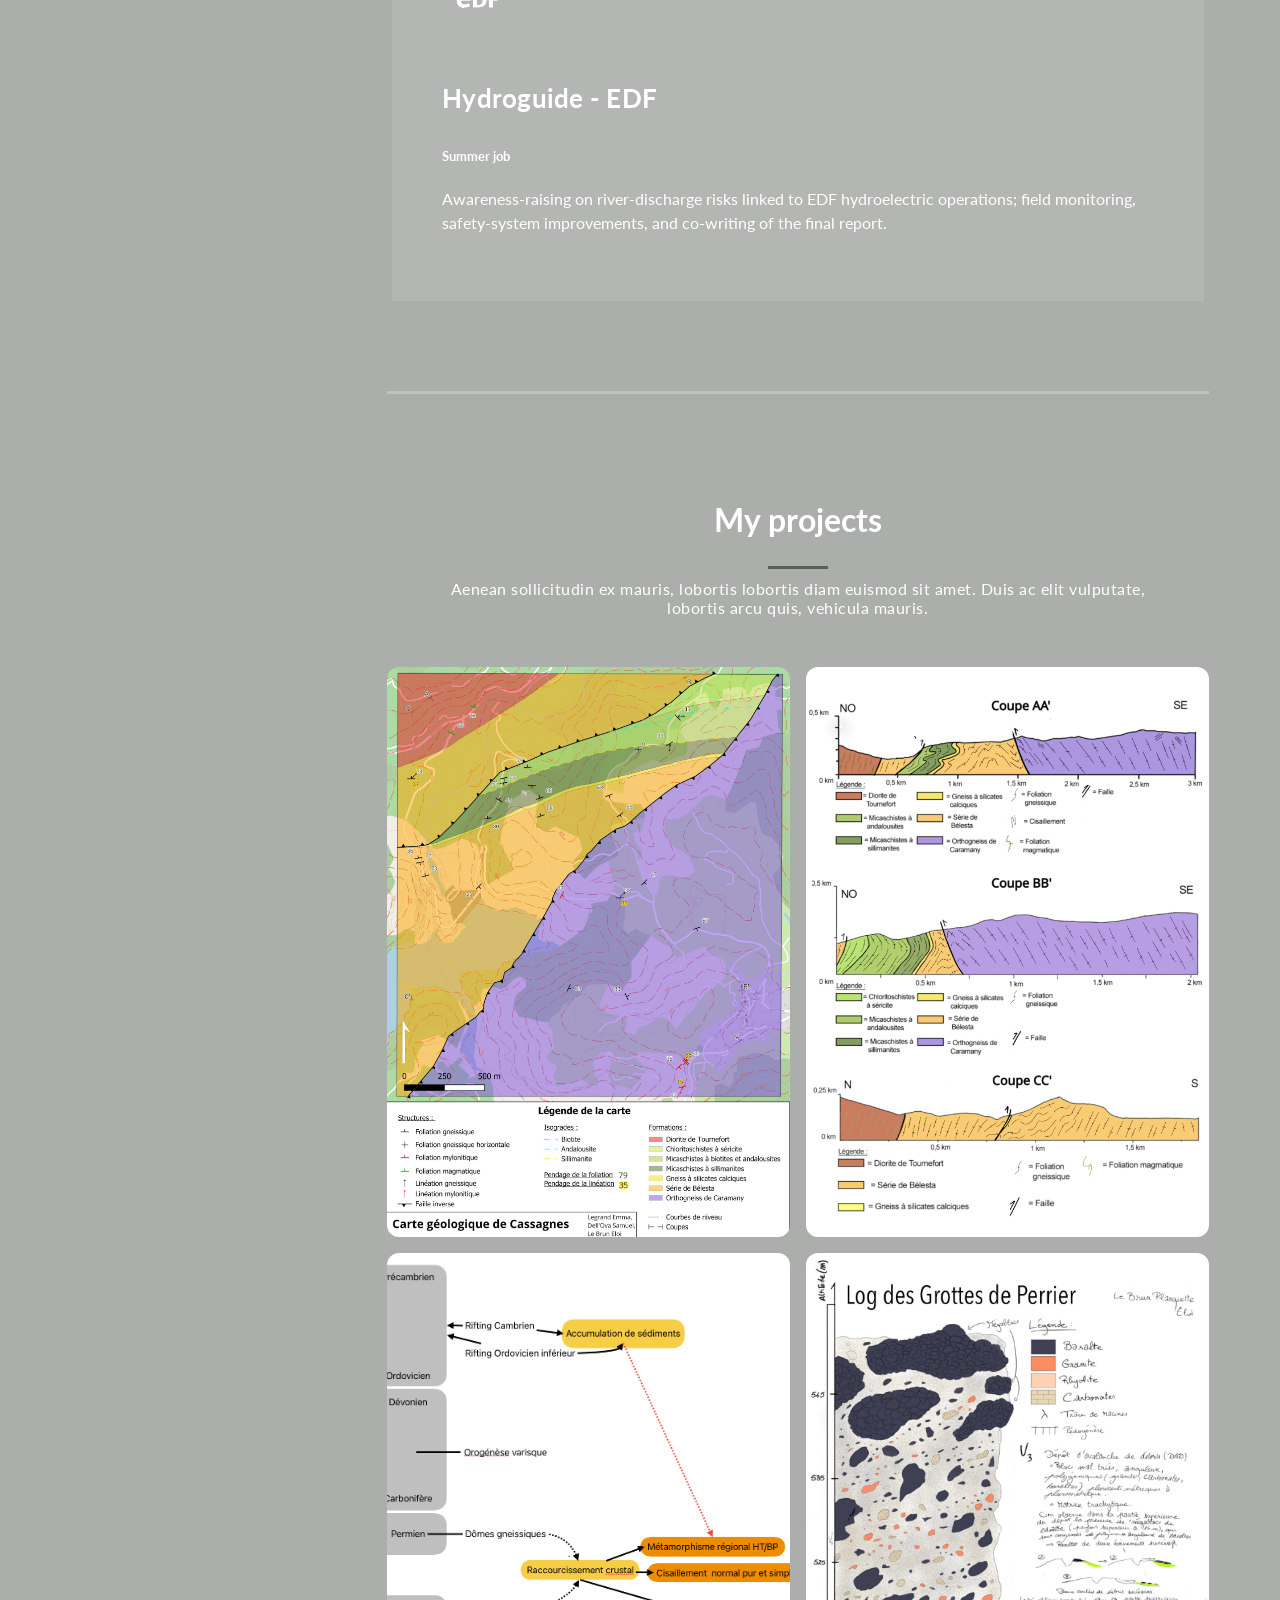
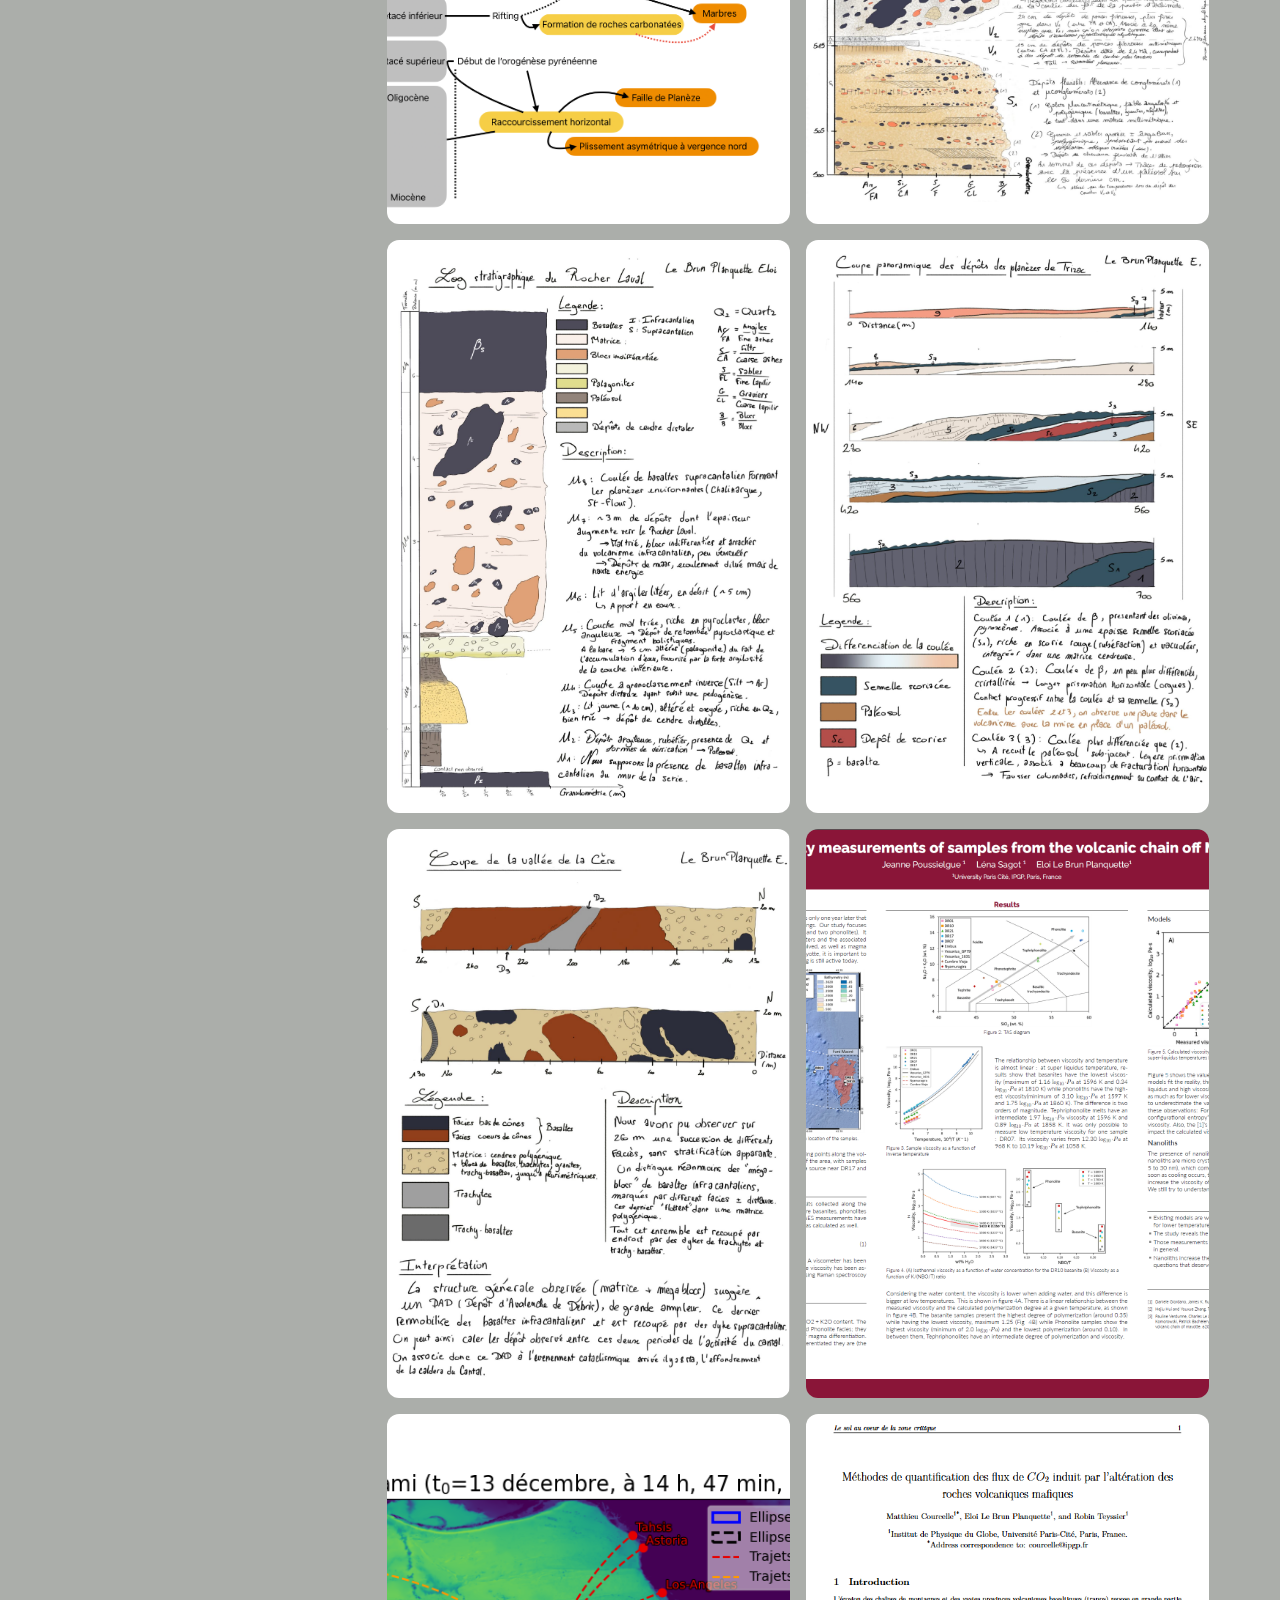
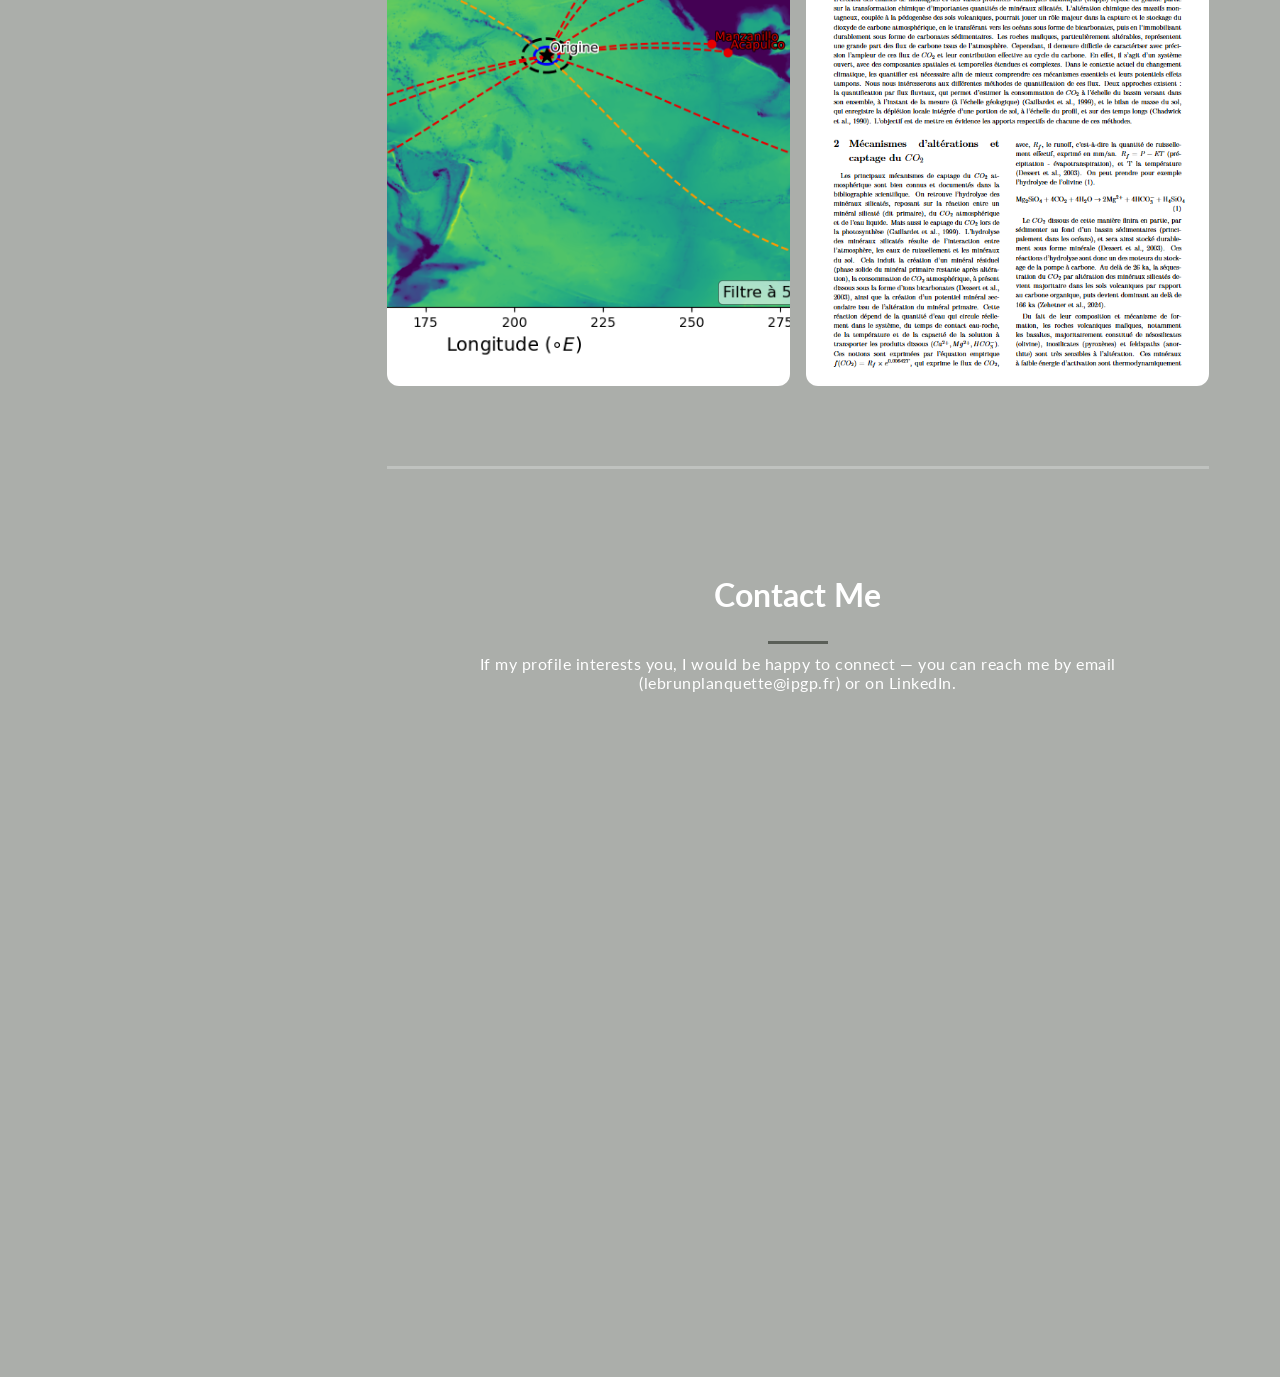
==== commit 2197f2dc: "Update index.html" ====
--- a/index.html
+++ b/index.html
@@ -13,7 +13,7 @@
       rel="stylesheet"
     />
 
-    <title>Reflux HTML CSS Template</title>
+    <title>Eloi Le Brun</title>
 <!--
 Reflux Template
 https://templatemo.com/tm-531-reflux
@@ -669,3 +669,4 @@
     </script>    
   </body>
 </html>
+
--- a/assets/css/templatemo-style.css
+++ b/assets/css/templatemo-style.css
@@ -0,0 +1,825 @@
+/*
+
+Reflux Template
+
+https://templatemo.com/tm-531-reflux
+
+*/
+
+@import url(fontawesome.css);
+@import url("https://fonts.googleapis.com/css?family=Lato:100,300,400,700,900");
+body {
+    font-family: 'Lato', sans-serif;
+}
+
+#page-wraper {
+    background: url(../images/background_im_opac.png) no-repeat center center fixed;
+    -webkit-background-size: cover;
+    -moz-background-size: cover;
+    -o-background-size: cover;
+    background-size: cover;
+    width: 100%;
+
+}
+
+
+/* Basic */
+
+body {
+    overflow-x: hidden;
+    background-color:#5a5f5881;
+}
+
+input,
+select,
+textarea {
+    outline: none;
+}
+
+a,
+a:hover {
+    text-decoration: none;
+}
+
+p {
+    font-size: 16px;
+    line-height: 24px;
+    color: #fff;
+}
+
+h4 {
+    font-size: 26px;
+    font-weight: 700;
+    color: #fff;
+    letter-spacing: 0.25px;
+}
+
+img {
+    width: 100%;
+    overflow: hidden;
+}
+
+ul {
+    padding: 0;
+    margin: 0;
+    list-style: none;
+}
+
+ul li {
+    display: inline-block;
+}
+
+html {
+    -webkit-box-sizing: border-box;
+    -moz-box-sizing: border-box;
+    box-sizing: border-box;
+}
+
+*,
+*:before,
+*:after {
+    -webkit-box-sizing: inherit;
+    -moz-box-sizing: inherit;
+    box-sizing: inherit;
+}
+
+.clearfix {
+    zoom: 1;
+}
+
+.clearfix:before,
+.clearfix:after {
+    content: "";
+    display: table;
+}
+
+.clearfix:after {
+    clear: both;
+}
+
+.container {
+    margin: 0 auto;
+}
+
+.main-nav {
+    text-align: center;
+}
+
+.main-nav li:last-child a {
+    border-bottom: 2px solid #fff;
+}
+
+.main-nav li {
+    display: block;
+}
+
+.main-nav li a {
+    height: 70px;
+    line-height: 70px;
+    display: inline-block;
+    font-size: 16px;
+    font-weight: 700;
+    color: #fff;
+    width: 100%;
+    transition: all 0.5s;
+    border-top: 2px solid #fff;
+}
+
+.main-nav li:hover a,
+.main-nav li.active a {
+    background: #fff;
+    color: #5a5f58;
+}
+
+/* Sidebar Menu */
+
+.menu .image {
+    margin-top: 60px;
+}
+
+.menu .image img {
+    width: 140px;
+    height: 140px;
+    border-radius: 50%;
+    text-align: center;
+}
+
+.menu .author-content {
+    margin: 40px 0px 60px 0px;
+}
+
+.menu .author-content h4 {
+    margin-bottom: 0px;
+}
+
+.menu .author-content span {
+    font-size: 13px;
+    font-style: italic;
+    color: #fff;
+}
+
+.menu .social-network {
+    margin-top: 60px;
+}
+
+.menu .social-network ul li {
+    margin: 0 3px;
+}
+
+.menu .social-network ul li a {
+    width: 40px;
+    height: 40px;
+    display: inline-block;
+    text-align: center;
+    line-height: 40px;
+    background-color: rgba(0, 0, 0, 0.2);
+    color: #fff;
+    font-size: 14px;
+    transition: all 0.5s;
+}
+
+.menu .social-network ul li a:hover {
+    background-color: #fff;
+    color: #5a5f58;
+}
+
+.menu .copyright-text {
+    position: relative;
+    margin-top: 60px;
+}
+
+.menu .copyright-text p {
+    border-top: 1px solid rgba(250, 250, 250, 0.1);
+    display: inline-block;
+    width: 100%;
+    padding-left: 30px;
+    padding-right: 30px;
+    padding-top: 30px;
+    font-size: 13px;
+}
+
+.menu:before,
+.menu:after {
+    content: "";
+    display: table;
+}
+
+.menu:after {
+    clear: both;
+}
+
+.menu a {
+    text-decoration: none;
+    color: inherit;
+}
+
+.menu {
+    text-align: center;
+}
+
+.menu::-webkit-scrollbar {
+    display: none;
+}
+
+.menu {
+    left: 10%;
+  -webkit-transition: -webkit-transform 233ms cubic-bezier(0, 0, 0.21, 1);
+  -webkit-overflow-scrolling: touch;
+  background-color: #8a9f7a;
+  box-sizing: border-box;
+  height: 100vh;  
+  max-height: 100vh !important;
+  max-width: 80vw !important;
+  min-width: 45px !important;
+  outline: none;
+  overflow-x: hidden !important;
+  overflow-y: auto !important;
+  padding: 0;
+  position: fixed !important;
+  top: calc(0px);  
+  width: 20%;
+  will-change: transform;
+  z-index: 9999 !important;
+}
+
+.menu-toggle {
+  color: #fff;
+  cursor: pointer;
+  font-size: 25px;
+  position: fixed;
+  right: 25px;
+  top: 25px;
+}
+
+#menu-toggle {
+    z-index: 999;
+    cursor: pointer;
+    position: fixed;
+    top: 0;
+    left: 0;
+    color: #5a5f58;
+    background-color: #fff;
+    width: 60px;
+    height: 60px;
+    text-align: center;
+    display: inline-block;
+    line-height: 60px;
+}
+
+.menu-close {
+  cursor: pointer;
+}
+
+#menu-close {
+    cursor: pointer;
+    text-align: right;
+    color: #5a5f58;
+    background-color: #fff;
+    width: 100%;
+    height: 60px;
+    text-align: center;
+    display: inline-block;
+    line-height: 60px;
+}
+
+
+/* Section */
+
+.section {
+    color: #fff;
+    width: 55%;
+    right: 10%;
+    left: 35%;
+    position: relative;
+    min-height: 100vh;
+    padding-bottom: 80px;
+    border-bottom: 3px solid rgba(250, 250, 250, 0.25);
+}
+
+.section-heading {
+    text-align: center;
+    padding: 80px 45px;
+}
+
+.section-heading h2 {
+    font-size: 32px;
+    font-weight: 700;
+    color: #fff;
+}
+
+.section-heading .line-dec {
+    width: 60px;
+    height: 3px;
+    background-color: #5a5f58;
+    margin: 10px auto;
+}
+
+.section-heading span {
+    margin-top: 5px;
+    font-size: 16px;
+    color: #fff;
+    letter-spacing: 0.5px;
+}
+
+
+/* Buttons */
+
+.white-button a {
+    display: inline-block;
+    padding: 12px 20px;
+    background-color: #fff;
+    color: #5a5f58;
+    font-size: 13px;
+    font-weight: 800;
+    letter-spacing: 0.5px;
+    text-transform: uppercase;
+    transition: all 0.5s;
+}
+
+.white-button a:hover {
+    background-color: #5a5f58;
+    color: #fff;
+}
+
+button {
+    display: inline-block;
+    padding: 10px 20px;
+    background-color: #fff;
+    color: #5a5f58;
+    font-size: 12px;
+    font-weight: 800;
+    letter-spacing: 0.5px;
+    text-transform: uppercase;
+    transition: all 0.5s;
+    border: none;
+    outline: none;
+    cursor: pointer;
+}
+
+button:hover {
+    outline: none;
+    background-color: #5a5f58;
+    color: #fff;
+}
+
+
+/* Left & Right Post */
+
+.right-image-post {
+    margin-top: 60px;
+    padding-top: 60px;
+    border-top: 2px solid rgba(250, 250, 250, 0.1);
+}
+
+.left-image img {
+    border-radius: 5px;
+    margin-top: 10px;
+}
+
+
+.right-image img {
+    border-radius: 5px;
+    margin-top: 30px;
+}
+
+.right-image-post h4,
+.left-image-post h4 {
+    margin-top: 30px;
+}
+
+.right-image-post p,
+.left-image-post p {
+    margin-top: 20px;
+    /* text-align: justify;
+    text-justify: inter-word;    */
+}
+
+.right-image-post .white-button,
+.left-image-post .white-button {
+    margin-top: 30px;
+}
+
+
+/* Services */
+
+.my-services .col-md-6 {
+    padding-left: 5px;
+    padding-right: 5px;
+}
+
+.service-item {
+    margin-bottom: 10px;
+    padding: 50px;
+    background-color: rgba(250, 250, 250, 0.1);
+    transition: all 0.5s;
+}
+
+.service-item h4 {
+    transition: all 0.5s;
+}
+
+.service-item p {
+    transition: all 0.5s;
+}
+
+.service-item:hover {
+    background-color: rgba(250, 250, 250, 1);
+}
+
+.service-item:hover h4 {
+    color: #1e1e1e;
+}
+
+.service-item:hover h5 {
+    color: #1e1e1e;
+}
+
+.service-item:hover p {
+    color: #4a4a4a;
+}
+
+.service-item .service-icon {
+    width: 70px;
+    height: 70px;
+    display: inline-block;
+    margin-bottom: 30px;
+    background-size: cover;
+    background-repeat: no-repeat;
+    transition: all 0.5s;
+}
+
+.service-item .first-service-icon {
+    background-image: url(../images/EMMAH_Fond_transparent.png);
+}
+
+.service-item:hover .first-service-icon {
+    background-image: url(../images/EMMAH_Fond_COULEURS.png);
+}
+
+.service-item .second-service-icon {
+    background-image: url(../images/Logo_GET.png);
+}
+
+.service-item:hover .second-service-icon {
+    background-image: url(../images/Logo_GET_COULEURS.png);
+}
+
+.service-item .third-service-icon {
+    background-image: url(../images/Logo_GET.png);
+}
+
+.service-item:hover .third-service-icon {
+    background-image: url(../images/Logo_GET_COULEURS.png);
+}
+
+.service-item .fourth-service-icon {
+    background-image: url(../images/EDF.png);
+}
+
+.service-item:hover .fourth-service-icon {
+    background-image: url(../images/EDF_COULEURS.png);
+}
+
+
+/* My Work */
+
+section.my-work .section-heading {
+    text-align: center;
+    padding: 80px 45px 50px 45px;
+}
+
+.isotope-wrapper {
+    position: relative;
+    width: 100%;
+    margin: auto;
+}
+
+.isotope-toolbar input[type="radio"] {
+    display: none;
+}
+
+.isotope-toolbar span {
+    text-transform: capitalize;
+    display: inline-block;
+    margin-right: 15px;
+    padding-bottom: 3px;
+    font-size: 15px;
+    font-weight: 700;
+    border-bottom: 2px solid transparent;
+    transform: ease-in-out 0.5s;
+    cursor: pointer;
+}
+
+.isotope-toolbar input[type="radio"]:checked + span {
+    color: #5a5f58;
+    border-bottom: 2px solid #5a5f58;
+}
+
+.isotope-box {
+    position: relative;
+    width: 100%;
+}
+
+.isotope-toolbar {
+    text-align: center;
+    margin: 10px;
+}
+
+.isotope-toolbar p {
+    border-top: 1px solid #fff;
+    padding-top: 15px;
+}
+
+.isotope-toolbar a {
+    color: #fff;
+}
+
+.isotope-item {
+    position: relative;
+    width: 48%;
+    margin: 1%;
+    border-bottom: 2px solid rgba(250,250,250,0.1);
+    padding-bottom: 30px;
+    margin-bottom: 30px;
+}
+
+.isotope-item img {
+    top: 0;
+    left: 0;
+    width: 100%;
+    height: 100%;
+    border-radius: 5px;
+}
+
+.lazyload {
+    background: #f7f7f7;
+}
+
+.lazyloading {
+    background: #f7f7f7 url(//afarkas.github.io/lazysizes/assets/imgs/loader.gif) no-repeat center;
+    min-height: 60px;
+}
+
+figure.snip1321 {
+  overflow: hidden;
+  text-align: center;
+  -webkit-perspective: 50em;
+  perspective: 50em;
+}
+figure.snip1321 * {
+  -webkit-box-sizing: padding-box;
+  box-sizing: padding-box;
+  -webkit-transition: all 0.2s ease-out;
+  transition: all 0.2s ease-out;
+}
+figure.snip1321 figcaption {
+  top: 50%;
+  left: 20px;
+  right: 20px;
+  position: absolute;
+  opacity: 0;
+  z-index: 1;
+}
+figure.snip1321 h4 {
+    margin-top: 15px;
+  margin-bottom: 5px;
+  color: #232323;
+}
+figure.snip1321 span {
+    font-size: 14px;
+    font-style: italic;
+    display: block;
+    color: #7a7a7a;
+}
+figure.snip1321 i {
+  position: relative!important;
+  font-size: 18px;
+  background-color: #5a5f58;
+  width: 40px;
+  height: 40px;
+  display: inline-block;
+  text-align: center;
+  line-height: 40px;
+  border-radius: 5px;
+  color: #fff;
+}
+figure.snip1321:after {
+  background-color: #ffffff;
+  position: absolute;
+  content: "";
+  display: block;
+  top: 20px;
+  left: 20px;
+  right: 20px;
+  bottom: 20px;
+  -webkit-transition: all 0.4s ease-in-out;
+  transition: all 0.4s ease-in-out;
+  -webkit-transform: rotateX(-90deg);
+  transform: rotateX(-90deg);
+  -webkit-transform-origin: 50% 50%;
+  -ms-transform-origin: 50% 50%;
+  transform-origin: 50% 50%;
+  opacity: 0;
+}
+figure.snip1321 a {
+  left: 0;
+  right: 0;
+  top: 0;
+  bottom: 0;
+  z-index: 1;
+}
+figure.snip1321:hover figcaption,
+figure.snip1321.hover figcaption {
+  -webkit-transform: translateY(-50%);
+  transform: translateY(-50%);
+  opacity: 1;
+  -webkit-transition-delay: 0.2s;
+  transition-delay: 0.2s;
+}
+figure.snip1321:hover:after,
+figure.snip1321.hover:after {
+  -webkit-transform: rotateX(0);
+  transform: rotateX(0);
+  opacity: 0.9;
+}
+
+
+/* Contact Me */
+
+section.contact-me {
+    border-bottom: none;
+}
+
+#contact input {
+    background-color: rgba(250,250,250,0.1);
+    border: 1px solid rgba(250,250,250,1);
+    border-radius: 0px;
+    margin-bottom: 30px;
+    color: #fff;
+    font-size: 14px;
+    height: 40px;
+    line-height: 40px;
+    width: 100%;
+    padding-left: 15px;
+}
+
+#contact input:focus {
+    outline: none;
+    box-shadow: none;
+}
+
+#contact textarea {
+    background-color: rgba(250,250,250,0.1);
+    border: 1px solid rgba(250,250,250,1);
+    border-radius: 0px;
+    margin-bottom: 30px;
+    color: #fff;
+    font-size: 14px;
+    height: 180px;
+    max-height: 220px;
+    line-height: 40px;
+    width: 100%;
+    padding-left: 15px;
+}
+
+#contact textarea:focus {
+    outline: none;
+    box-shadow: none;
+}
+
+#contact {
+    text-align: center;
+}
+
+@media screen and (max-width: 1680px) {
+    .menu {
+        left: 5%;
+    }
+
+    .section {
+        color: #fff;
+        width: 65%;
+        right: 5%;
+        left: 30%;
+    }
+}
+
+@media screen and (max-width: 1680px) and (min-width: 846px) { 
+    .menu .social-network ul li a {
+        width: 36px;
+        height: 36px;
+        line-height: 36px;
+    }
+
+    .menu .social-network ul li {
+        margin: 0;
+    }
+
+    .menu .image {
+        margin-top: 60px;
+    }
+}
+
+@media screen and (max-width: 1280px) {
+    .menu {
+        left: 0%;
+    }
+
+    .right-image-post h4,
+    .left-image-post h4 {
+        margin-top: 0px;
+    }
+
+    .right-image-post p,
+    .left-image-post p {
+        margin-top: 15px;
+    }
+
+    .right-image-post .white-button,
+    .left-image-post .white-button {
+        margin-top: 25px;
+    }
+
+}
+
+.menu .container {
+    padding-left: 0;
+    padding-right: 0;
+}
+
+@media screen and (max-width: 1280px) and (min-width: 846px) {
+    .menu {
+        width: 25%;
+    }
+}
+
+#menu-toggle,
+#menu-close {
+    display: none;
+}  
+
+@media screen and (max-width: 845px) {        
+    #menu-toggle,
+    #menu-close {
+        display: inline-block;
+    }    
+
+    .menu {        
+        width: 320px;
+        -webkit-transform: translateX(-100%) !important;
+        transform: translateX(-100%) !important;
+        transition: -webkit-transform 233ms cubic-bezier(0, 0, 0.21, 1);
+        transition: transform 233ms cubic-bezier(0, 0, 0.21, 1);
+        transition: transform 233ms cubic-bezier(0, 0, 0.21, 1), -webkit-transform 233ms cubic-bezier(0, 0, 0.21, 1);
+    }
+
+    .menu .image {
+        margin-top: 40px;        
+    }
+
+    .menu .image img {
+        width: 120px;
+        height: 120px;
+    }
+
+    .menu .author-content {
+        margin: 20px 0px 40px 0px;
+    }
+
+    .menu .container {
+        padding-left: 15px;
+        padding-right: 15px;
+    }
+
+    .menu.open {
+        display: inline-block;
+        -webkit-transform: translateX(0) !important;
+                transform: translateX(0) !important;
+    }
+
+    .responsive-nav {
+        display: inline-block;
+    }
+    .section {
+        width: 94%;
+        right: 3%;
+        left: 3%;
+    }
+    .isotope-item {
+        width: 94%;
+        margin: 3%;
+    }
+    .left-image-post img {
+        margin-bottom: 30px;
+    }
+    .right-image-post img {
+        margin-top: 30px;
+    }
+    .isotope-item {
+        border-bottom: none;
+        text-align: center;
+    }
+    .isotope-toolbar {
+        margin-bottom: 20px;
+    }
+}
--- a/assets/css/gallery.css
+++ b/assets/css/gallery.css
@@ -0,0 +1,96 @@
+
+/* Conteneur de la galerie */
+.gallery {
+  display: grid;
+  grid-template-columns: repeat(auto-fit, minmax(300px, 1fr));
+  gap: 16px;
+}
+
+/* Carte image */
+.img-card {
+  position: relative;
+  overflow: hidden;
+  border-radius: 12px;
+  cursor: pointer;
+}
+
+/* Image */
+.img-card img {
+  width: 100%;
+  height: 100%;
+  object-fit: cover;
+  display: block;
+  transition: transform 0.4s ease;
+  margin: auto;
+} 
+
+
+
+
+
+
+/* Bandeau légende */
+.img-caption {
+  position: absolute;
+  left: 0;
+  right: 0;
+  bottom: 0;
+  padding: 8px 12px;
+  background: linear-gradient(to top, rgba(0,0,0,0.75), rgba(0,0,0,0));
+  color: #fff;
+  font-size: 0.9rem;
+  opacity: 0;
+  transform: translateY(20px);
+  transition: opacity 0.3s ease, transform 0.3s ease;
+}
+
+/* Effet au survol */
+.img-card:hover img {
+  transform: scale(1.05);
+}
+
+.img-card:hover .img-caption {
+  opacity: 1;
+  transform: translateY(0);
+}
+
+#lightbox {
+  position: fixed;
+  inset: 0;
+  background: rgba(0,0,0,0.85);
+  display: flex;
+  flex-direction: column;
+  justify-content: center;
+  align-items: center;
+  opacity: 0;
+  pointer-events: none;
+  transition: opacity 0.3s ease;
+  z-index: 9999;
+}
+
+#lightbox.active {
+  opacity: 1;
+  pointer-events: auto;
+}
+
+#lightbox-img {
+  max-width: 90%;
+  max-height: 80%;
+  object-fit: contain;
+  border-radius: 8px;
+  margin-bottom: 20px;
+  pointer-events: none; /* 🔥 indispensable pour fermer la lightbox */
+}
+
+#lightbox-caption {
+  color: white;
+  font-size: 1.1rem;
+  text-align: center;
+  max-width: 80%;
+}
+
+#lightbox-pdf {
+  width: 90%;
+  height: 90%;
+  border-radius: 8px;
+}
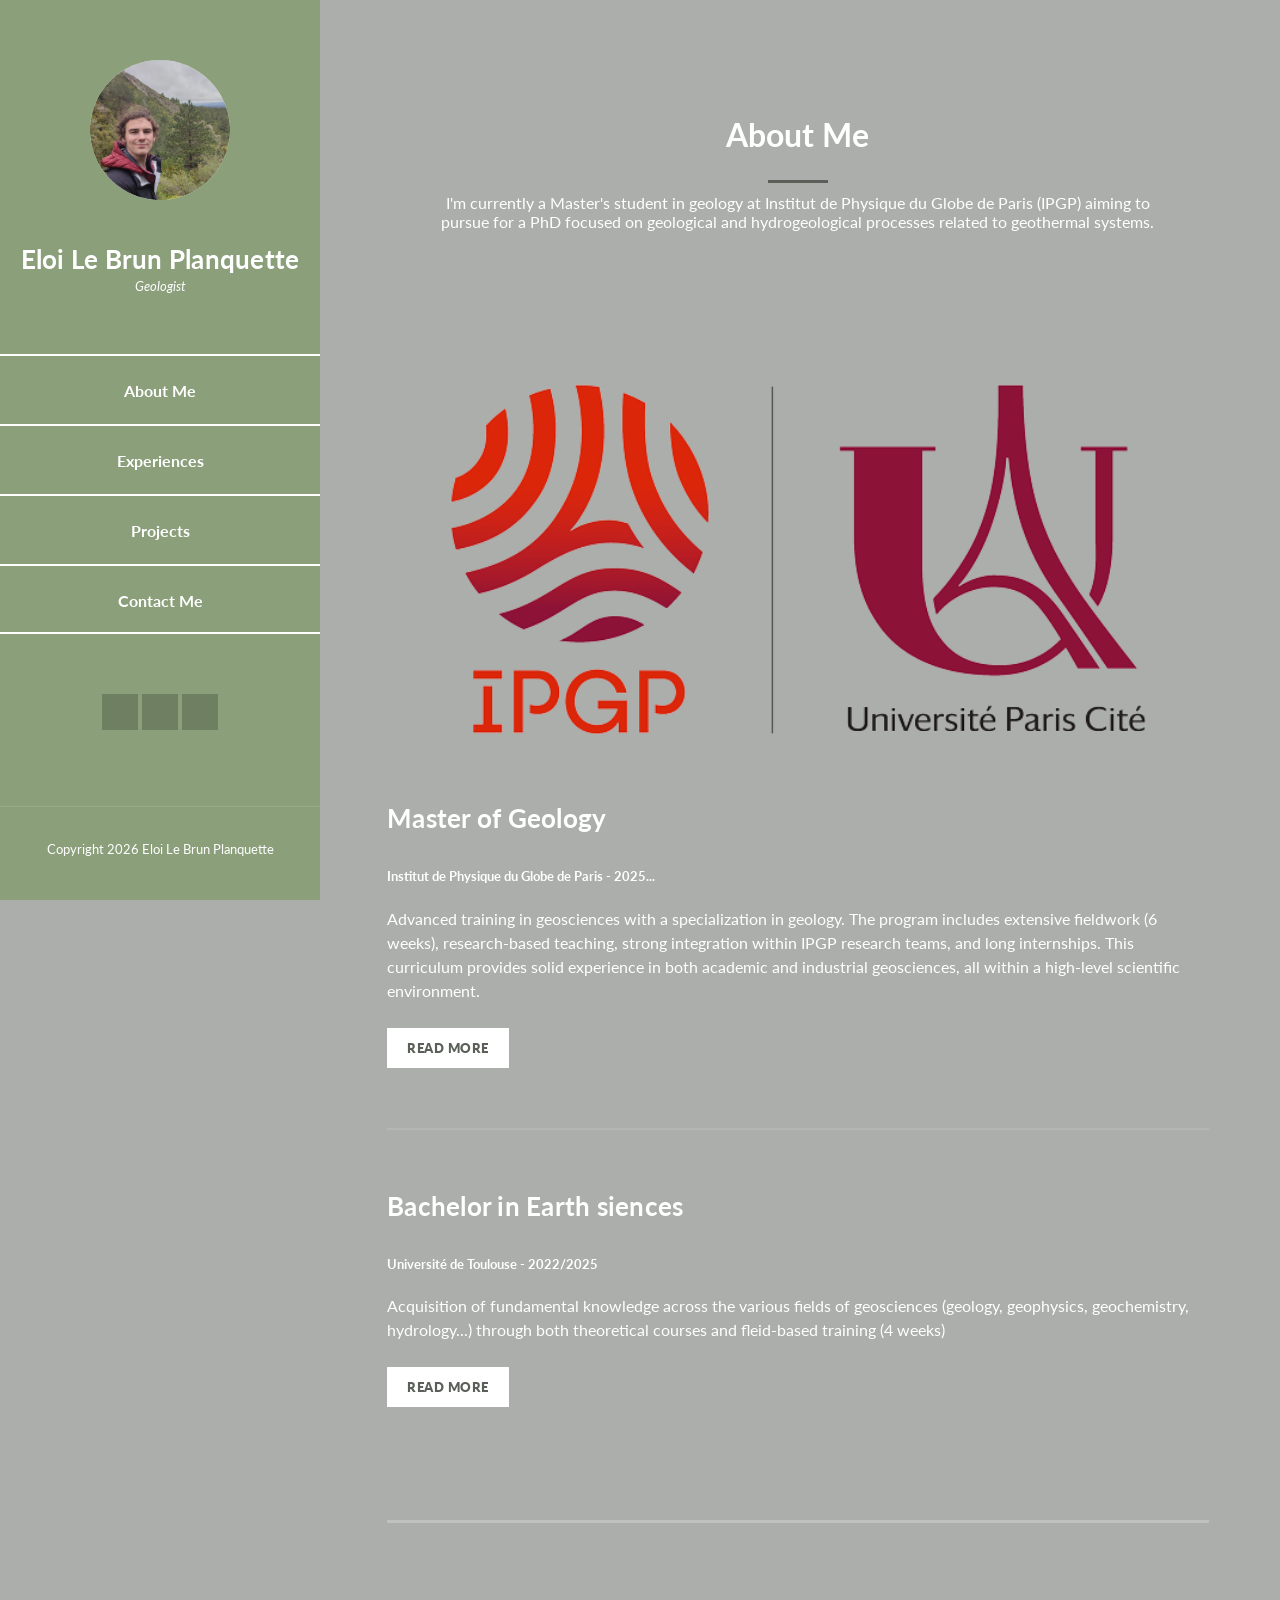
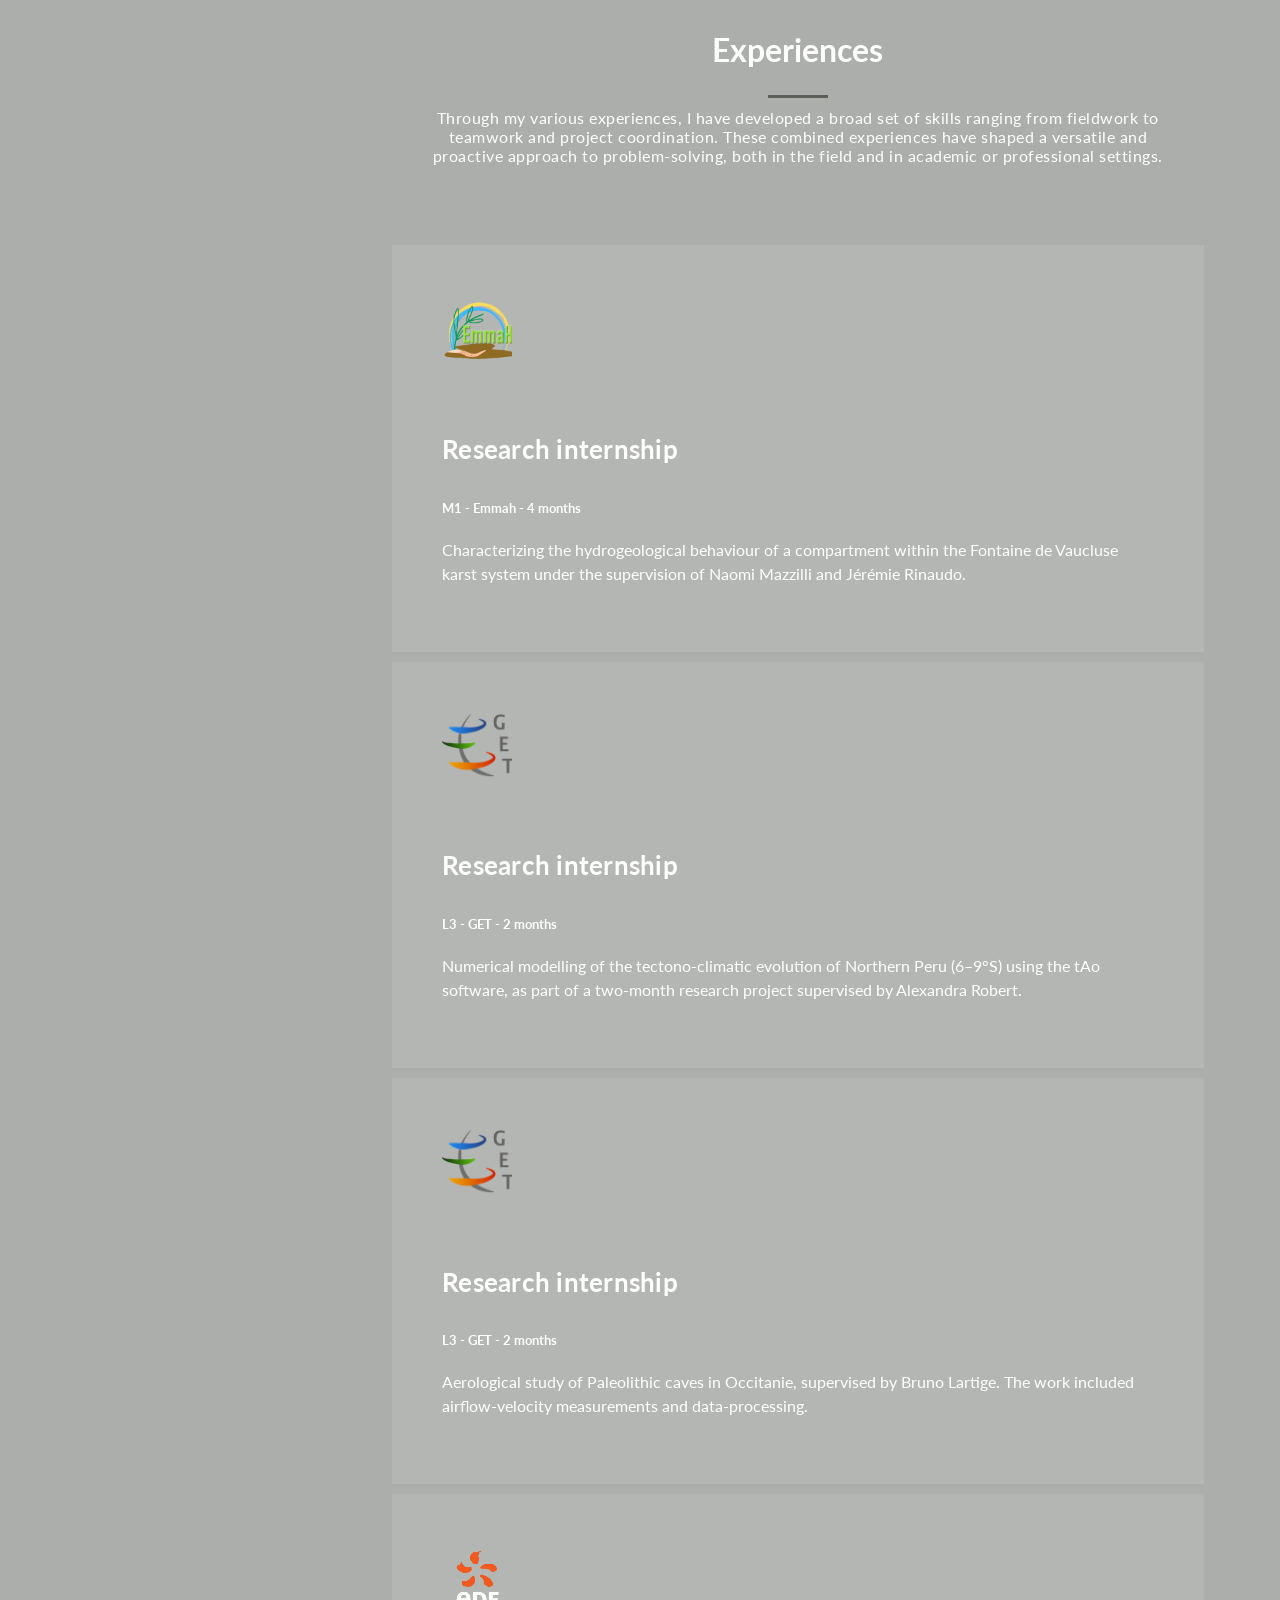
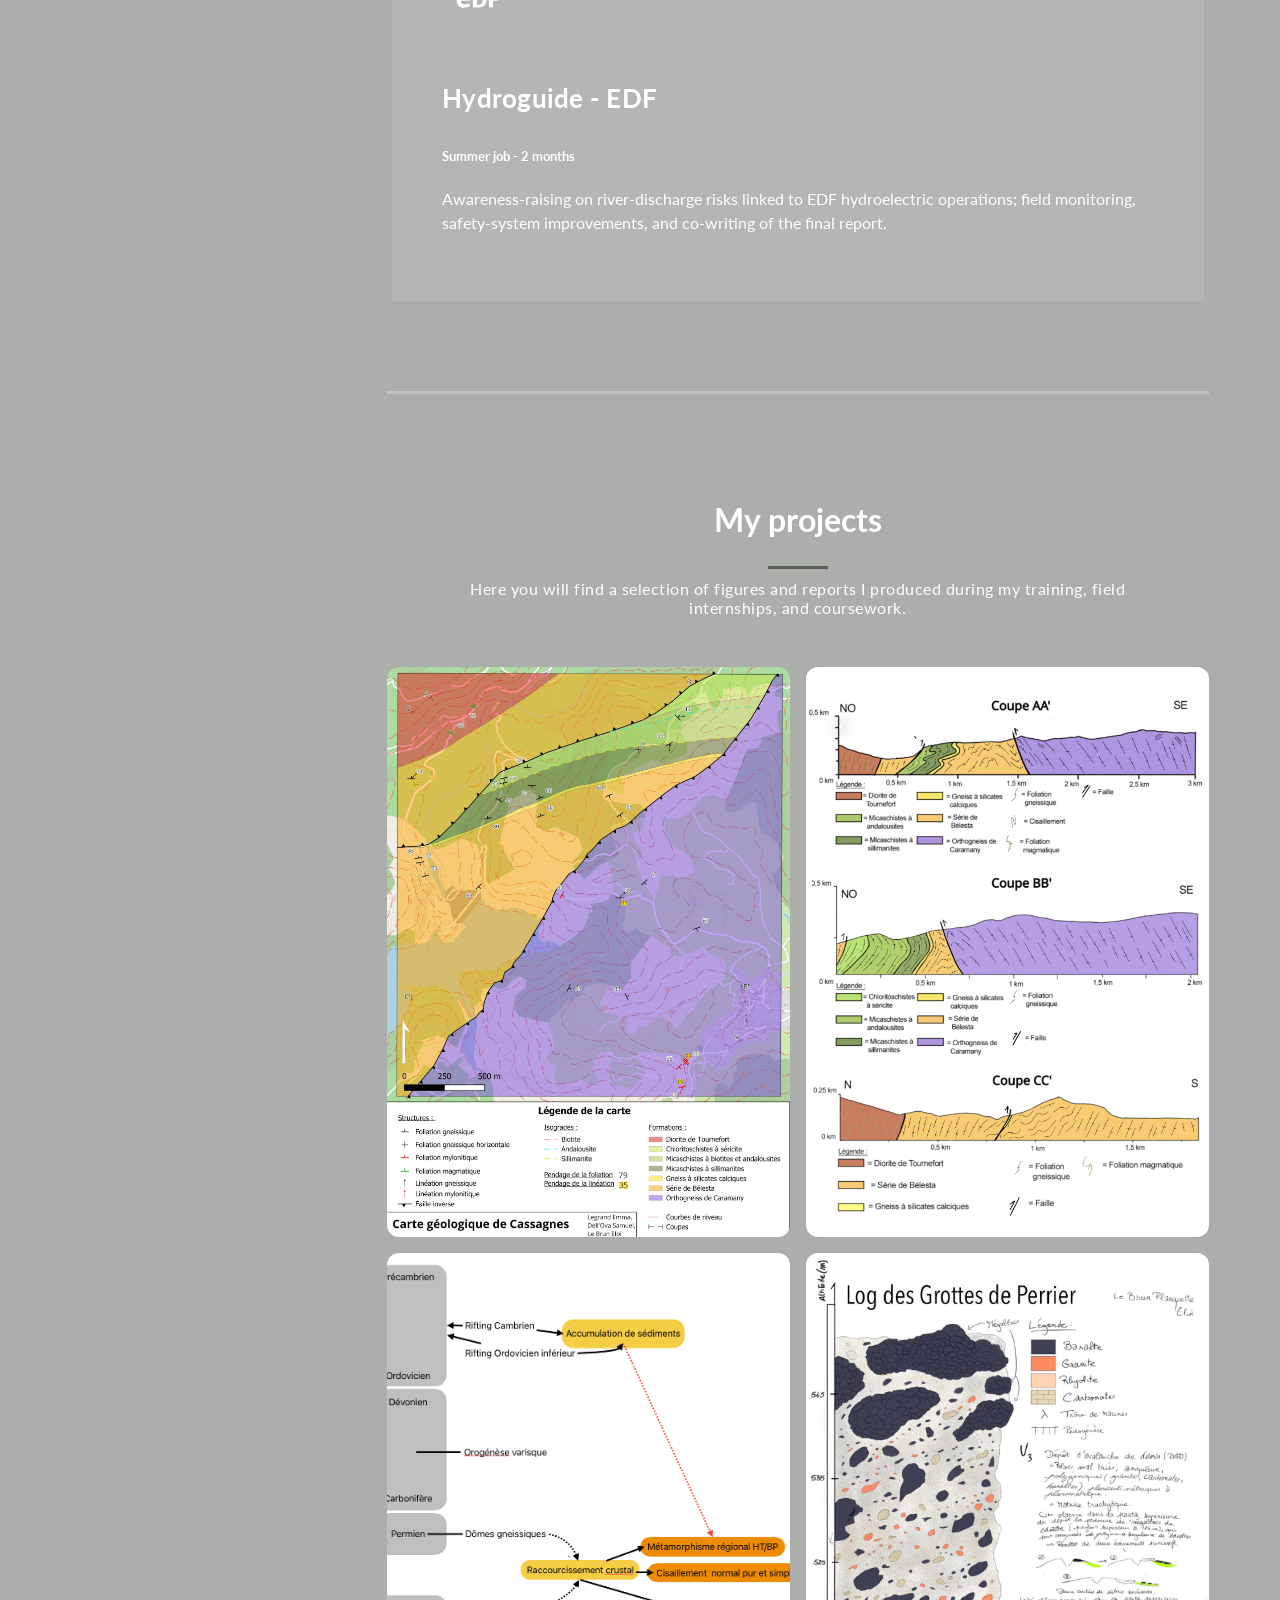
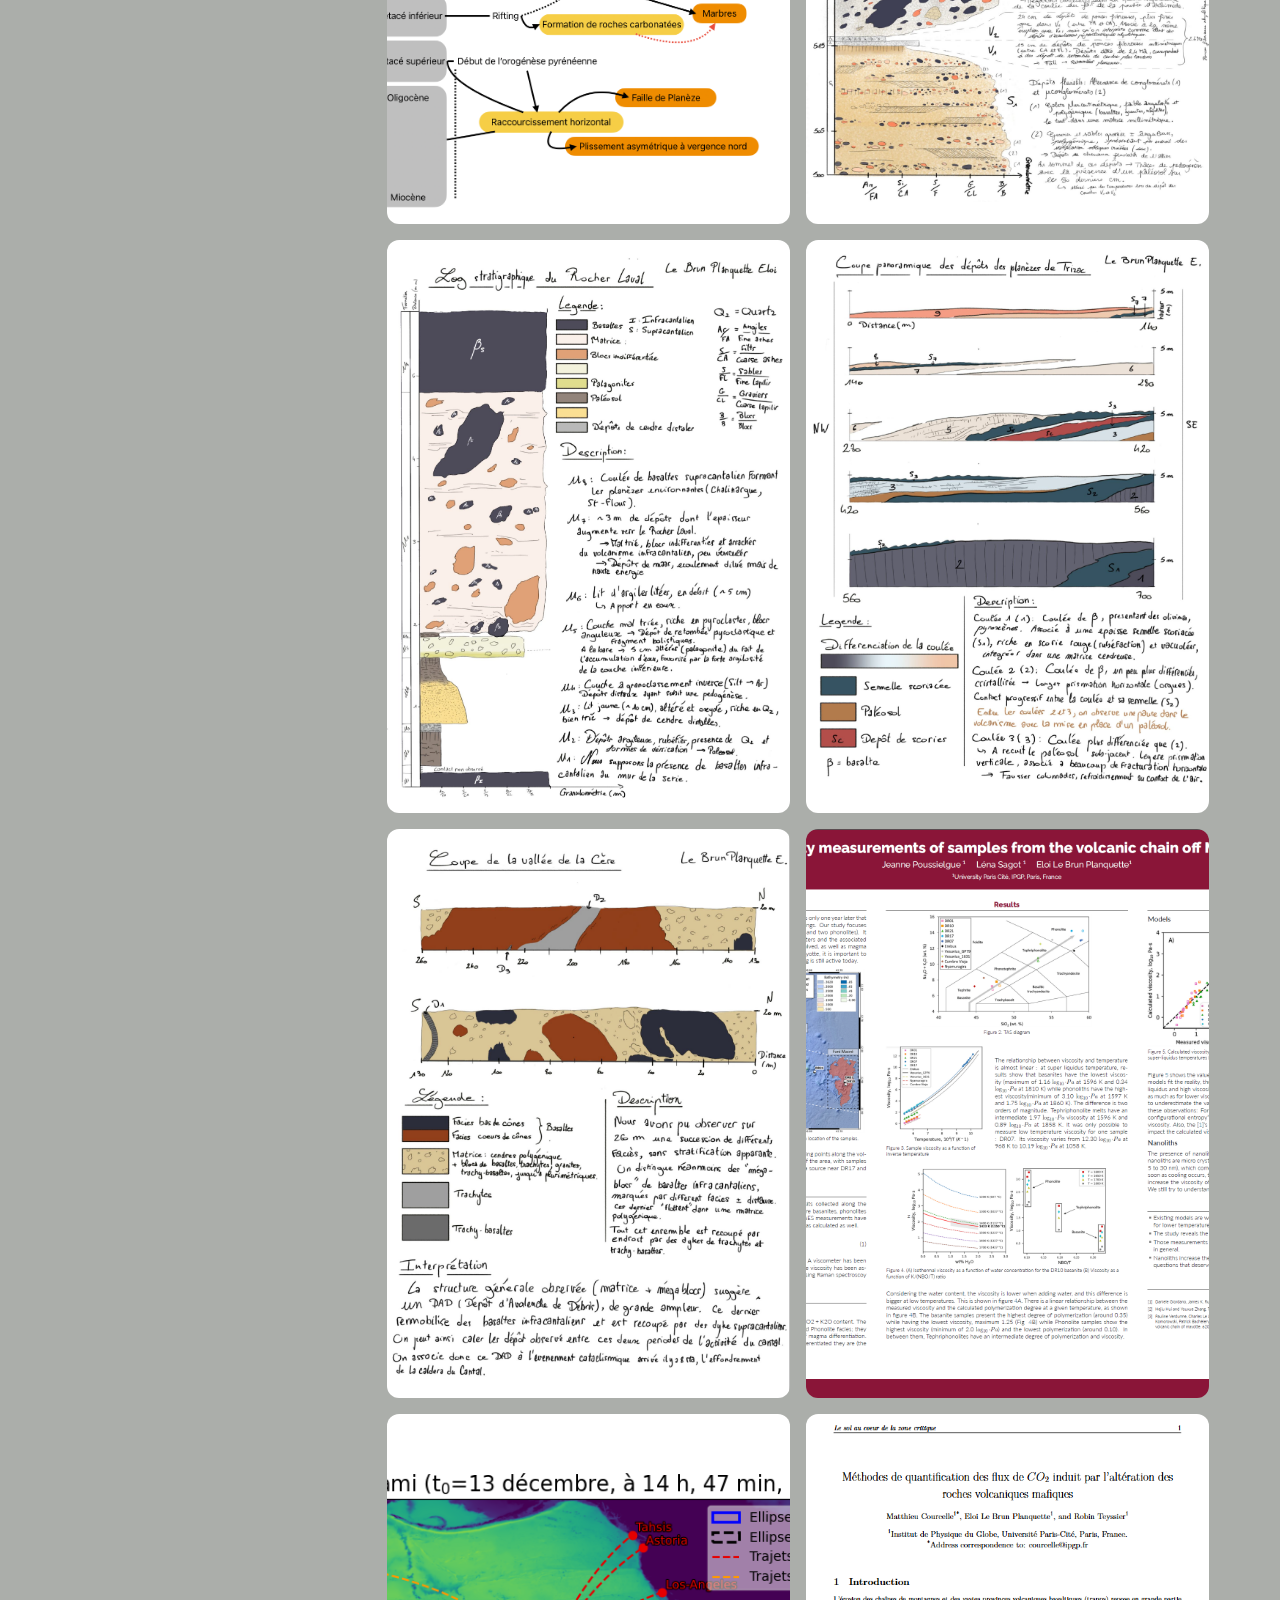
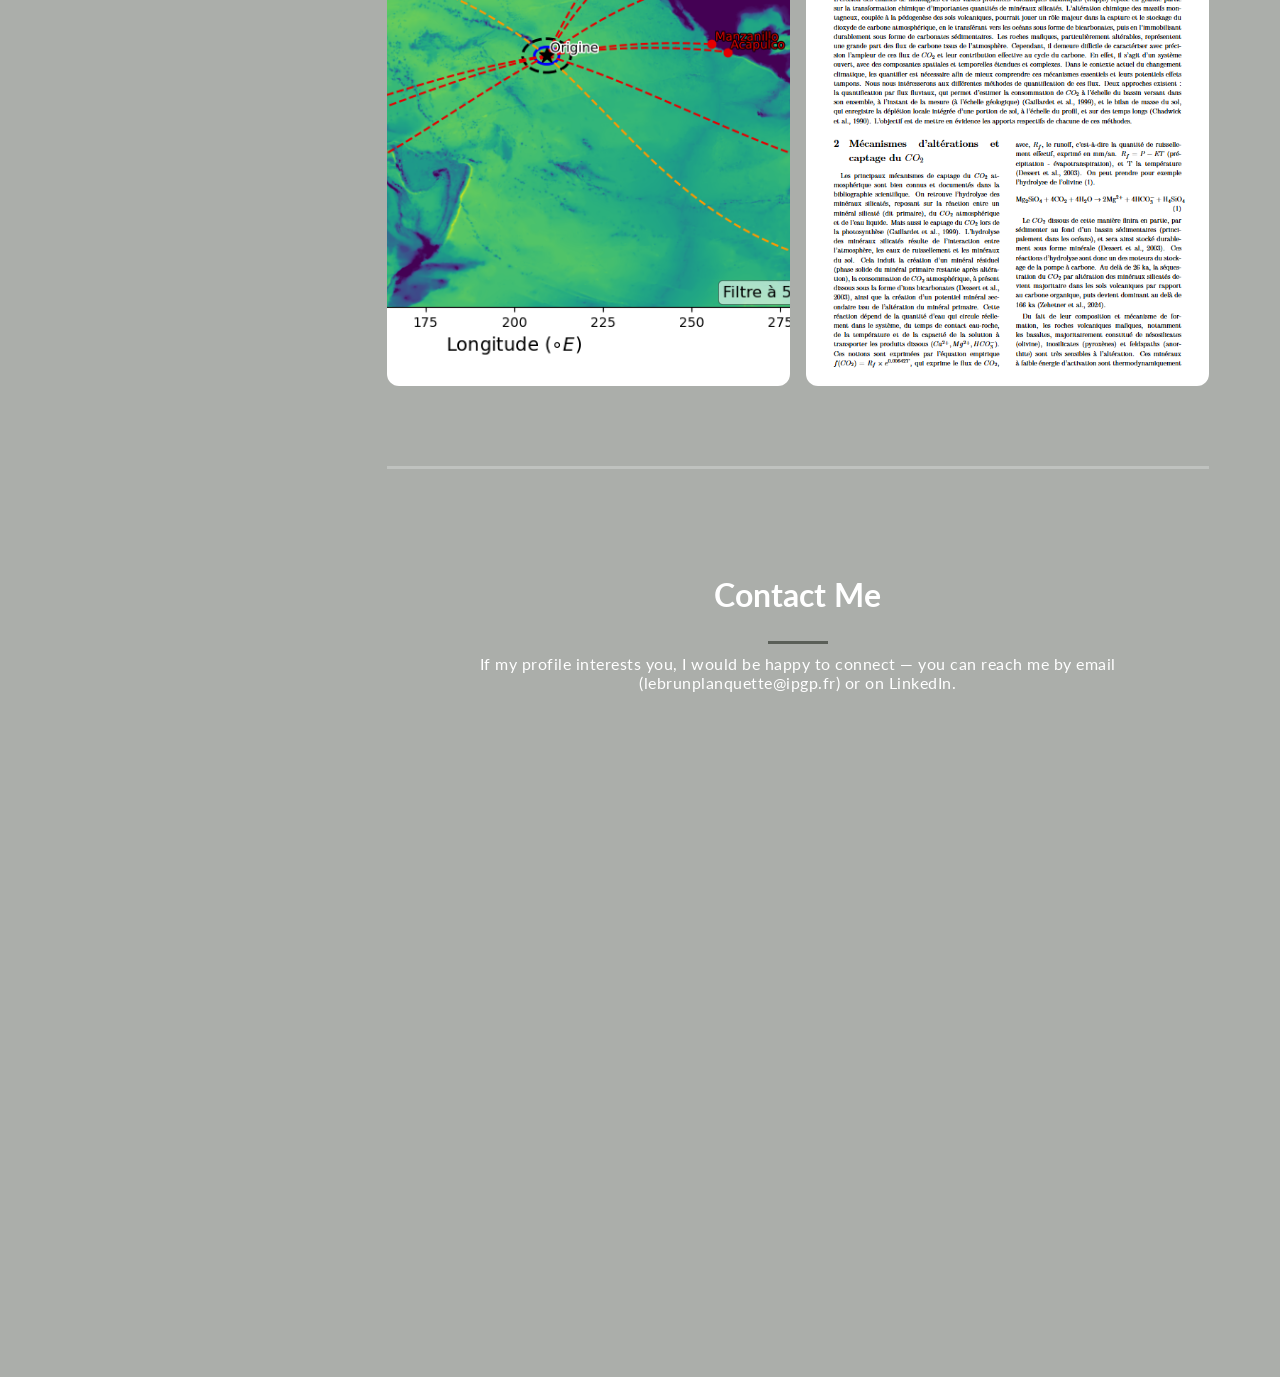
==== commit 7a06b261: "Add files via upload" ====
--- a/index.html
+++ b/index.html
@@ -7,7 +7,7 @@
       content="width=device-width, initial-scale=1, shrink-to-fit=no"
     />
     <meta name="description" content="" />
-    <meta name="author" content="" />
+    <meta name="author" content="Eloi Le Brun Planquette" />
     <link
       href="https://fonts.googleapis.com/css?family=Lato:100,300,400,700,900"
       rel="stylesheet"
@@ -154,11 +154,10 @@
               <div class="service-item">
                 <div class="first-service-icon service-icon"></div>
                 <h4>Research internship</h4>
-                <h5>M1 - Emmah</h5>
+                <h5>M1 - Emmah - 4 months</h5>
                 <p>
-                  Phasellus non convallis dolor. Integer tempor hendrerit arcu
-                  at bibendum. Sed ac ante non metus vehicula congue quis eget
-                  eros.
+                  Characterizing the hydrogeological behaviour of a compartment within the Fontaine de Vaucluse 
+                  karst system under the supervision of Naomi Mazzilli and Jérémie Rinaudo.
                 </p>
               </div>
             </div>
@@ -166,10 +165,10 @@
               <div class="service-item">
                 <div class="second-service-icon service-icon"></div>
                 <h4>Research internship</h4>
-                <h5>L3 Summer internshipt - GET</h5>
+                <h5>L3 - GET - 2 months</h5>
                 <p>
-                  Numerical modelling of the tectono‑climatic evolution of Northern Peru (6–9°S), 
-                  supervised by Alexandra Robert.
+                  Numerical modelling of the tectono‑climatic evolution of Northern Peru (6–9°S) 
+                  using the tAo software, as part of a two‑month research project supervised by Alexandra Robert.
                 </p>
               </div>
             </div>
@@ -177,10 +176,9 @@
               <div class="service-item">
                 <div class="third-service-icon service-icon"></div>
                 <h4>Research internship</h4>
-                <h5>Final-year L3 internship - GET</h5>
+                <h5>L3 - GET - 2 months</h5>
                 <p>
-                  Aerological study of Paleolithic decorated caves in Occitanie, supervised by Bruno 
-                  Lartige. Work included airflow‑velocity measurements and quantitative data processing. 
+                  Aerological study of Paleolithic caves in Occitanie, supervised by Bruno Lartige. The work included airflow‑velocity measurements and data-processing.
                 </p>
               </div>
             </div>
@@ -188,7 +186,7 @@
               <div class="service-item">
                 <div class="fourth-service-icon service-icon"></div>
                 <h4>Hydroguide - EDF</h4>
-                <h5>Summer job</h5>
+                <h5>Summer job - 2 months</h5>
                 <p>
                  Awareness‑raising on river‑discharge risks linked to EDF hydroelectric operations; field monitoring, 
                  safety‑system improvements, and co‑writing of the final report.
@@ -205,9 +203,8 @@
             <h2>My projects</h2>
             <div class="line-dec"></div>
             <span
-              >Aenean sollicitudin ex mauris, lobortis lobortis diam euismod sit
-              amet. Duis ac elit vulputate, lobortis arcu quis, vehicula
-              mauris.</span
+              >Here you will find a selection of figures and reports I produced during my training, 
+              field internships, and coursework.</span
             >
           </div>
 
@@ -264,7 +261,7 @@
               </div>
             </div>
 
-            <div class="img-card">
+            <div class="img-card" data-pdf="../assets/docs/poster_Volc.pdf">
               <img src="../assets/images/poster.png" alt="Profil structural">
               <div class="img-caption">
                 Synthetic bibliographic poster – Volcanic Systems course.
@@ -281,7 +278,7 @@
             <div class="img-card" data-pdf="../assets/docs/rapport_sol.pdf">
               <img src="../assets/images/rapport_sol.png" alt="Profil structural">
               <div class="img-caption">
-                Bibliographic paper.
+                Bibliographic report on the impact of mafic volcanic rock weathering on CO₂ fluxes.
               </div>
             </div>
 
@@ -669,4 +666,3 @@
     </script>    
   </body>
 </html>
-
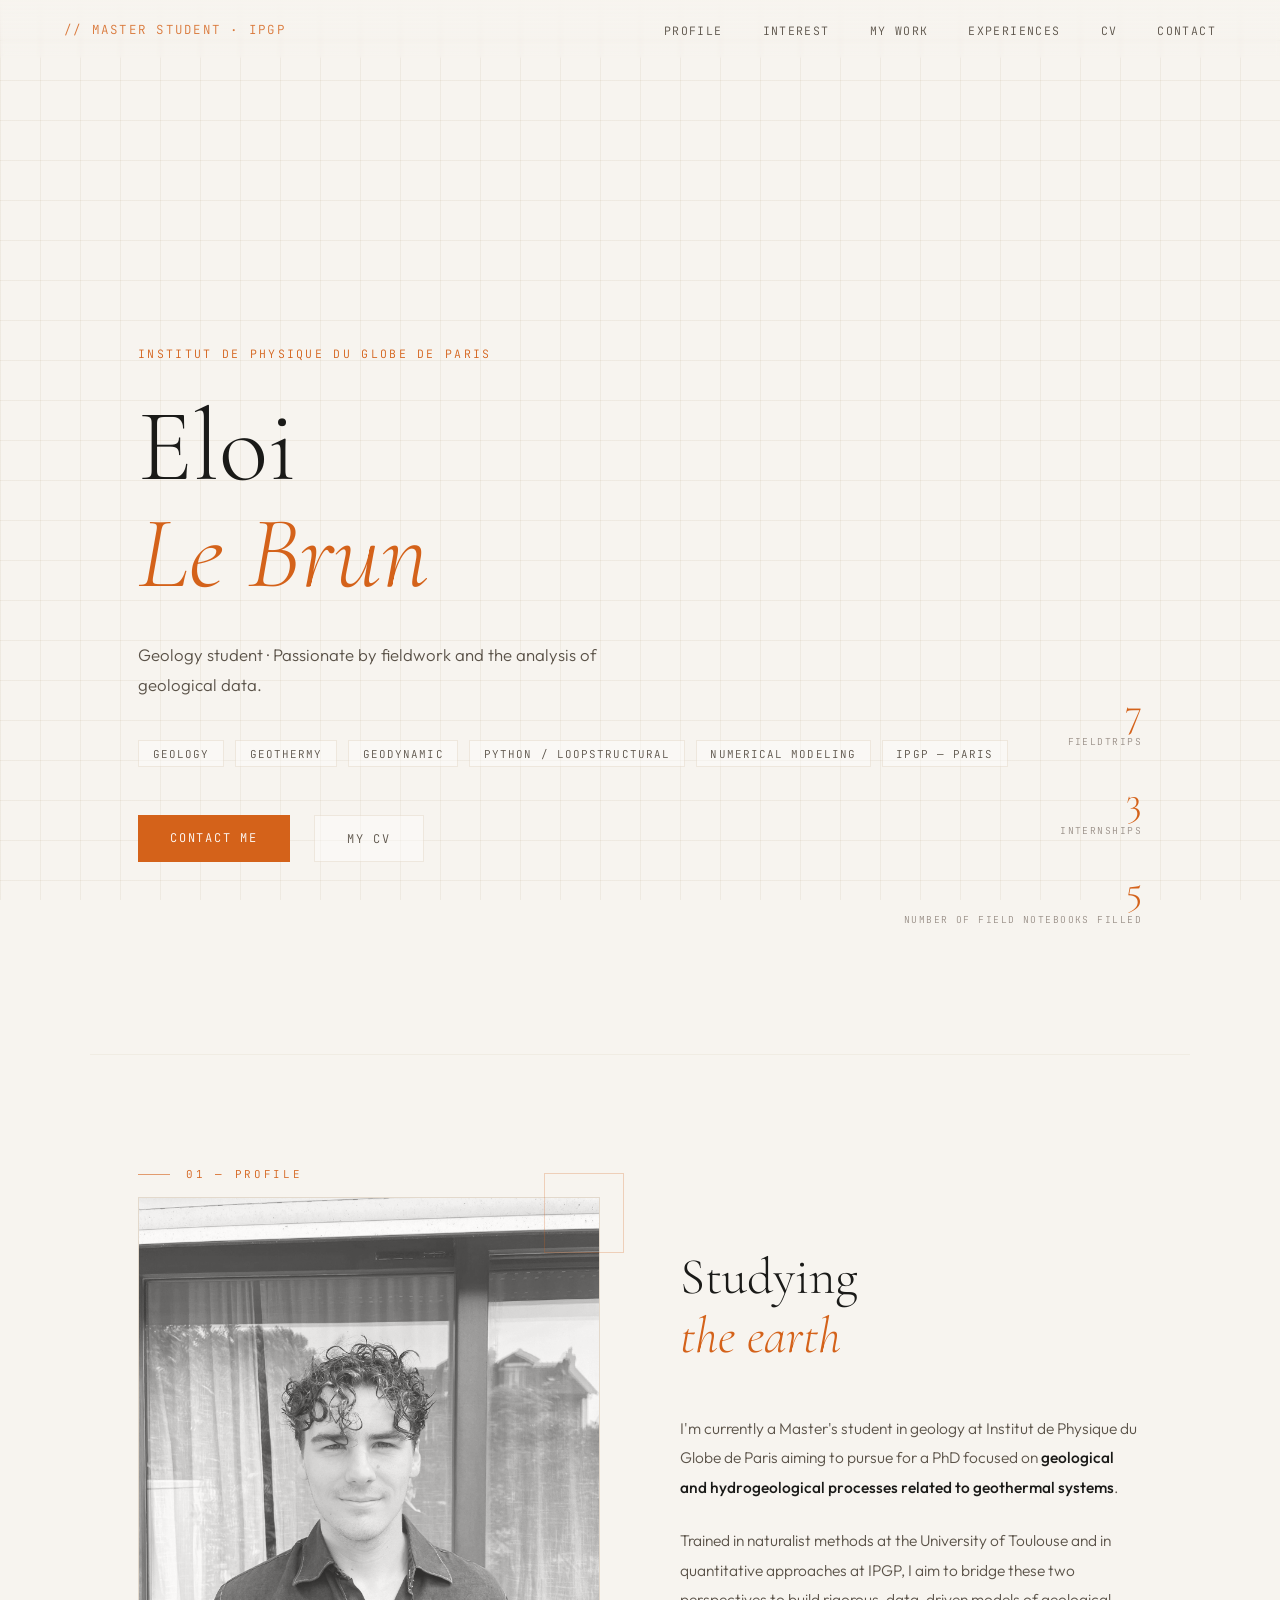
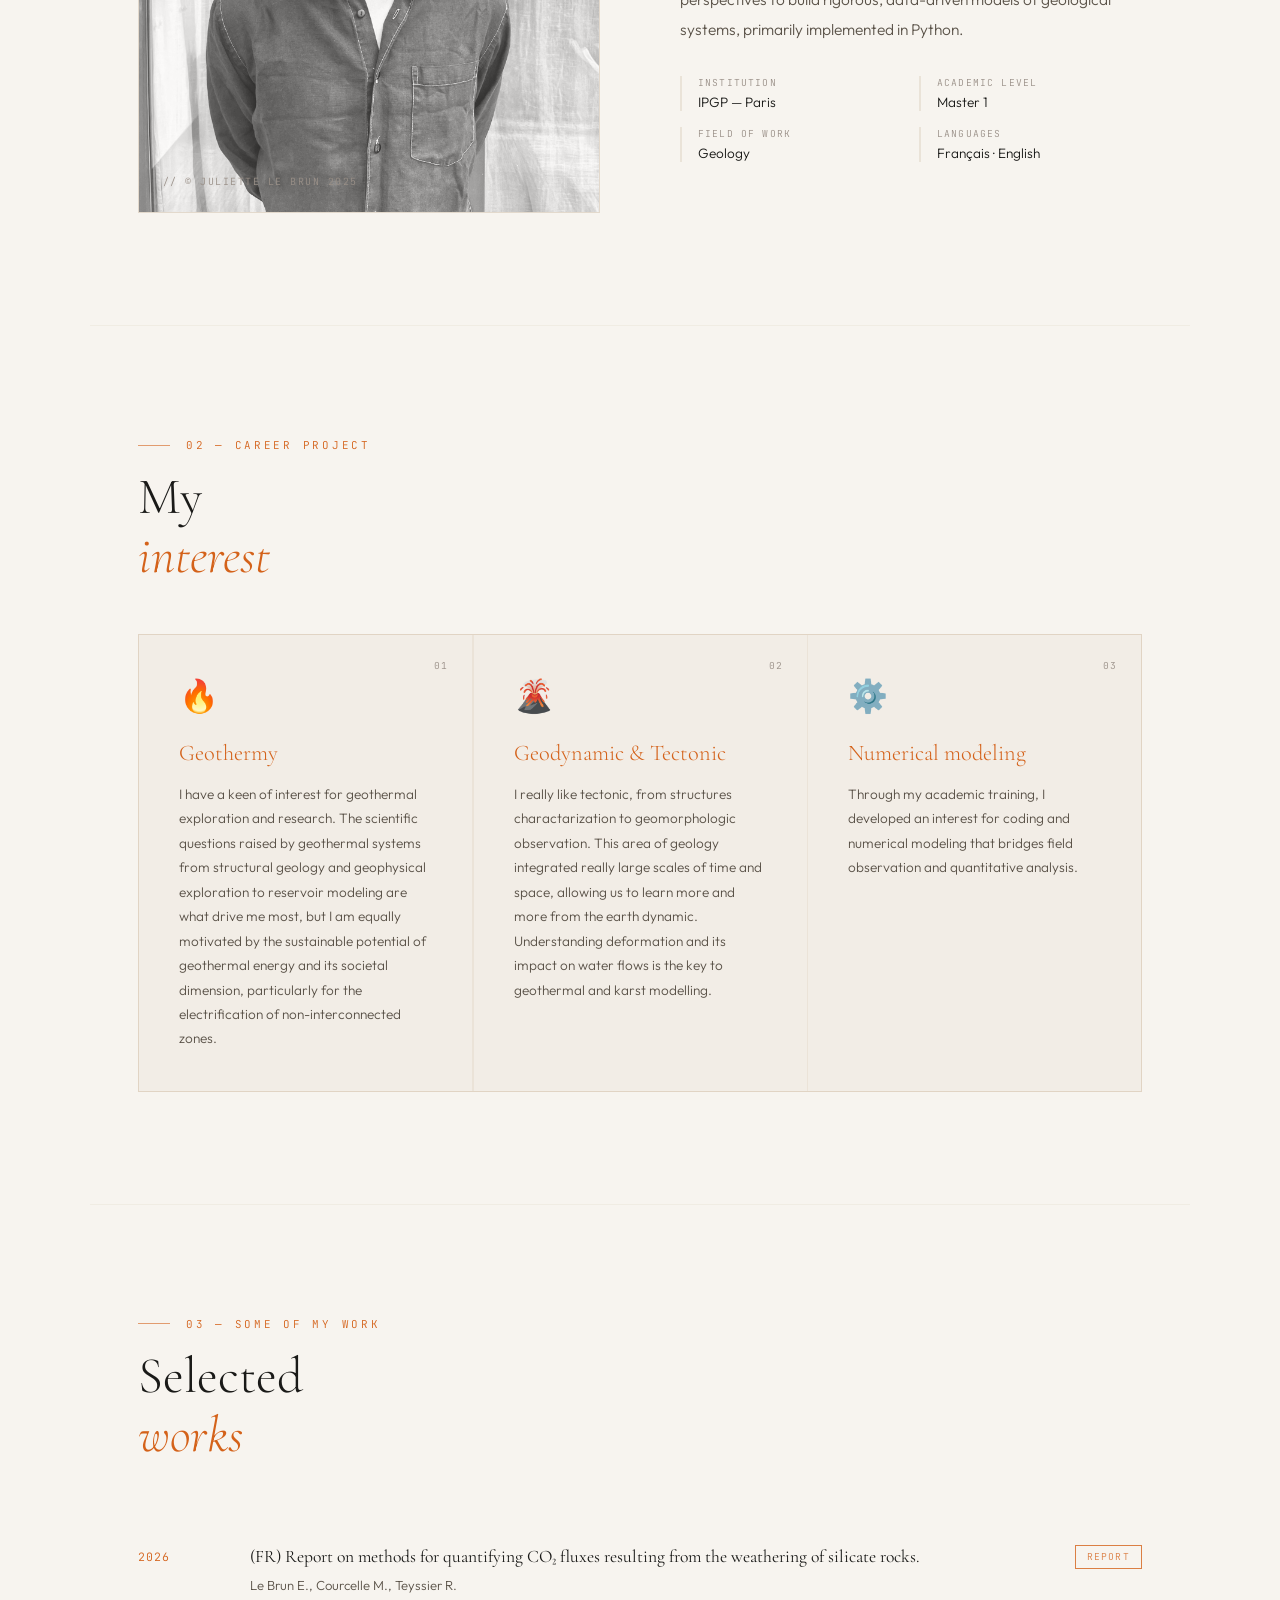
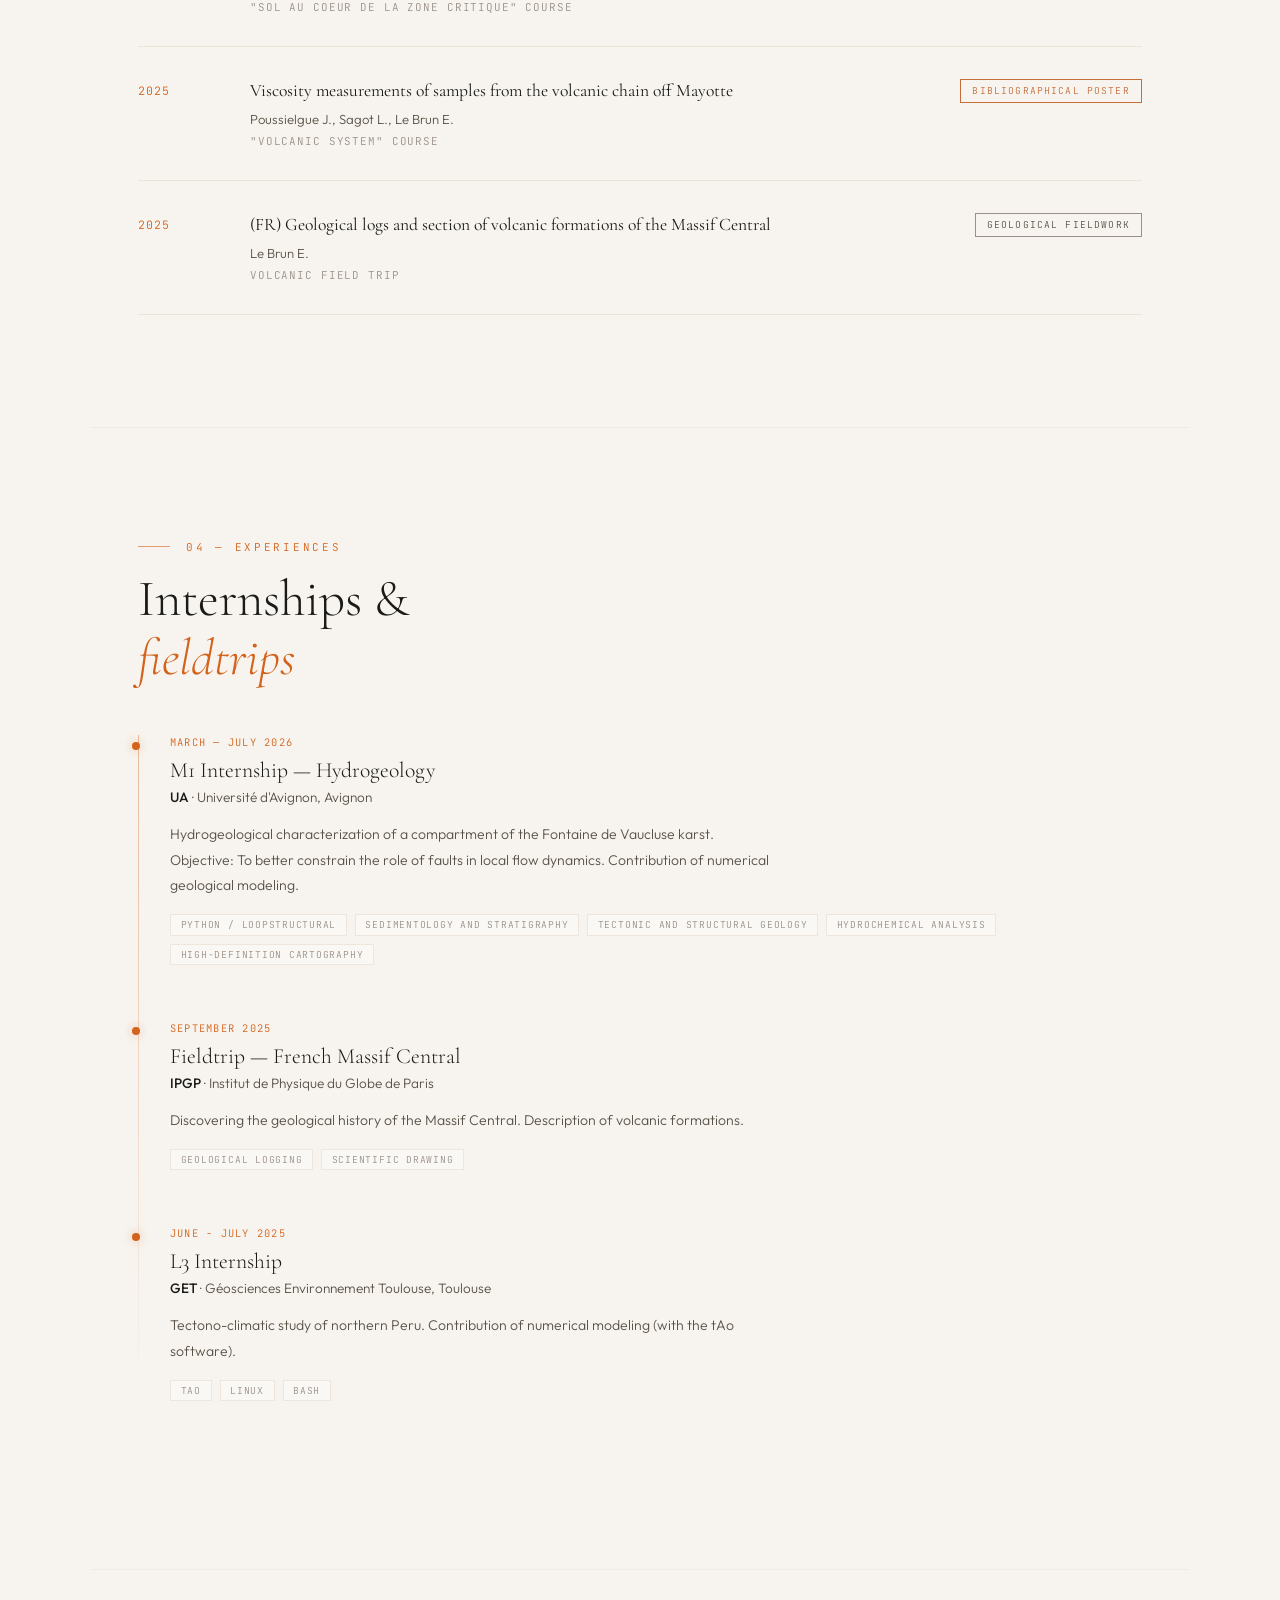
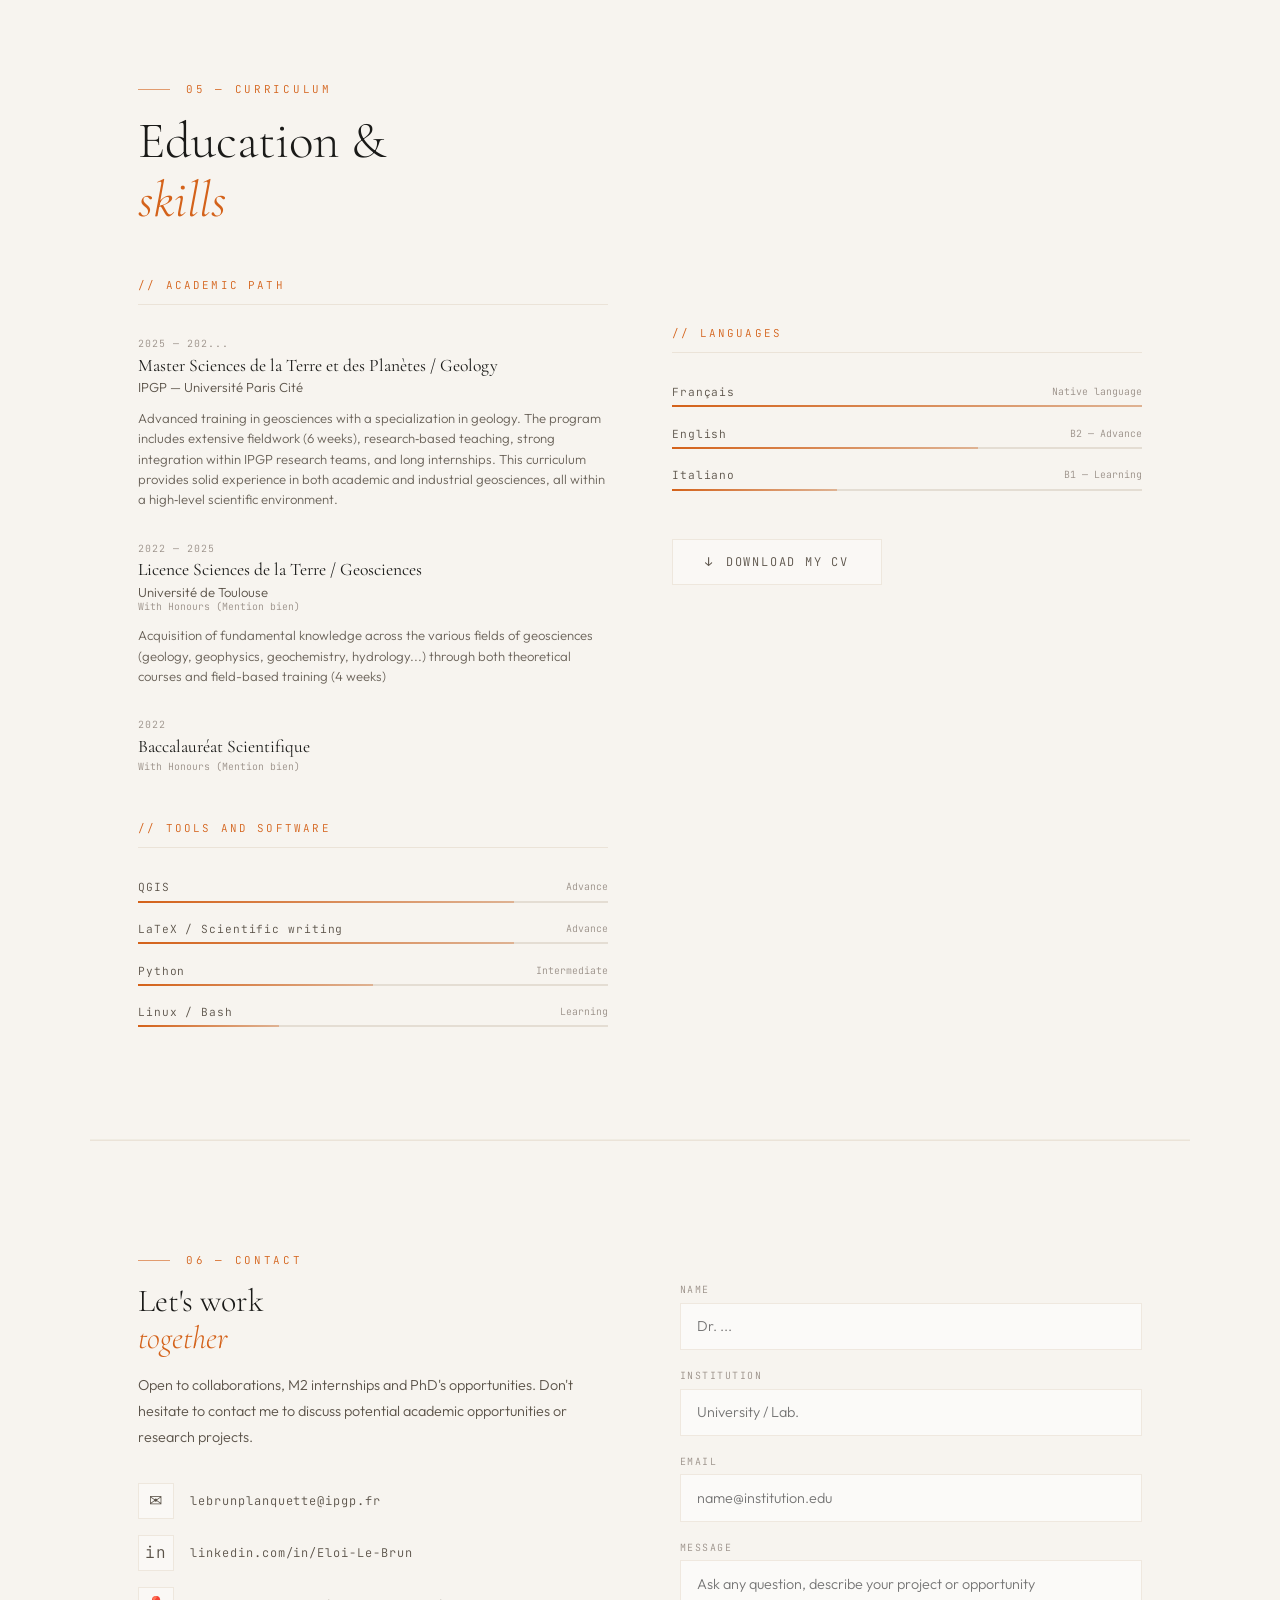
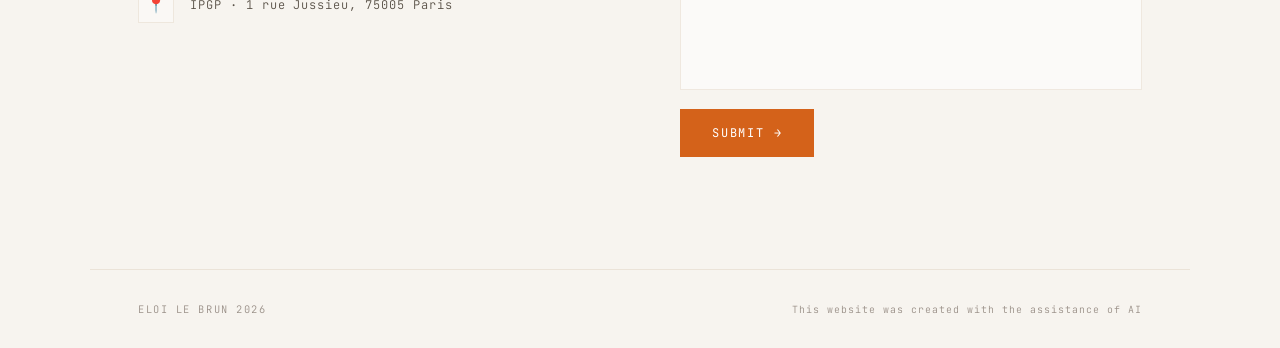
==== commit 8267367b: "Rename main.html to index.html" ====
--- a/index.html
+++ b/index.html
@@ -1,668 +1,1273 @@
 <!DOCTYPE html>
-<html lang="en">
-  <head>
-    <meta charset="utf-8" />
-    <meta
-      name="viewport"
-      content="width=device-width, initial-scale=1, shrink-to-fit=no"
-    />
-    <meta name="description" content="" />
-    <meta name="author" content="Eloi Le Brun Planquette" />
-    <link
-      href="https://fonts.googleapis.com/css?family=Lato:100,300,400,700,900"
-      rel="stylesheet"
-    />
-
-    <title>Eloi Le Brun</title>
-<!--
-Reflux Template
-https://templatemo.com/tm-531-reflux
--->
-    <!-- Bootstrap core CSS -->
-    <link href="vendor/bootstrap/css/bootstrap.min.css" rel="stylesheet" />
-
-    <!-- Additional CSS Files -->
-    <link rel="stylesheet" href="assets/css/fontawesome.css" />
-    <link rel="stylesheet" href="assets/css/templatemo-style.css" />
-    <link rel="stylesheet" href="assets/css/owl.css" />
-    <link rel="stylesheet" href="assets/css/lightbox.css" />
-    <link rel="stylesheet" href="assets/css/gallery.css" />
-  </head>
-
-  <body>
-    <div id="page-wraper">
-      <!-- Sidebar Menu -->
-      <div class="responsive-nav">
-        <i class="fa fa-bars" id="menu-toggle"></i>
-        <div id="menu" class="menu">
-          <i class="fa fa-times" id="menu-close"></i>
-          <div class="container">
-            <div class="image">
-              <a href="#"><img src="assets/images/tof_prof.jpg" alt="" /></a>
-            </div>
-            <div class="author-content">
-              <h4>Eloi Le Brun Planquette</h4>
-              <span>Geologist</span>
-            </div>
-            <nav class="main-nav" role="navigation">
-              <ul class="main-menu">
-                <li><a href="#section1">About Me</a></li>
-                <li><a href="#section2">Experiences</a></li>
-                <li><a href="#section3">Projects</a></li>
-                <li><a href="#section4">Contact Me</a></li>
-              </ul>
-            </nav>
-            <div class="social-network">
-              <ul class="soial-icons">
-                
-                <li>
-                  <a href="https://www.linkedin.com/in/eloi-le-brun-planquette-794872347" target="_blank"><i class="fa fa-linkedin"></i></a>
-                </li>
-                <li>
-                  <a href="../assets/images/CV2.pdf" target="_blank"><i class="fa fa-file"></i> </a>
-                </li>
-                <li>
-                  <a href="#" onclick="copyMail()"><i class="fa fa-envelope-o"></i></a>
-                  <span id="copy-msg" style="display:none; margin-left:8px;">Copied!</span>
-                </li>
-                
-              </ul>
-            </div>
-            <div class="copyright-text">
-              <p>Copyright 2026 Eloi Le Brun Planquette</p>
-            </div>
+<html lang="fr">
+<head>
+<meta charset="UTF-8">
+<meta name="viewport" content="width=device-width, initial-scale=1.0">
+<title>Portfolio ELB — IPGP</title>
+<link rel="preconnect" href="https://fonts.googleapis.com">
+<link href="https://fonts.googleapis.com/css2?family=Cormorant+Garamond:ital,wght@0,300;0,400;0,600;1,300&family=JetBrains+Mono:wght@300;400;500&family=Outfit:wght@300;400;500;600&display=swap" rel="stylesheet">
+<style>
+  :root {
+    --bg:         #f7f4ef;
+    --bg2:        #f2ede6;
+    --surface:    #ede8e0;
+    --surface2:   #e4ddd3;
+    --border:     rgba(180,150,110,0.18);
+    --accent:     #d4621a;
+    --accent2:    #b84d10;
+    --text:       #1a1a18;
+    --text-muted: #5a5248;
+    --text-dim:   #9a9088;
+    --serif: 'Cormorant Garamond', Georgia, serif;
+    --mono: 'JetBrains Mono', monospace;
+    --sans: 'Outfit', sans-serif;
+  }
+
+  * { margin: 0; padding: 0; box-sizing: border-box; }
+
+  html { scroll-behavior: smooth; }
+
+  body {
+    background: var(--bg);
+    color: var(--text);
+    font-family: var(--sans);
+    font-weight: 300;
+    overflow-x: hidden;
+  }
+
+  /* ── QUADRILLAGE ── */
+  body::before {
+    content: '';
+    position: fixed;
+    inset: 0;
+    z-index: 0;
+    pointer-events: none;
+    background-image:
+      linear-gradient(rgba(160,130,90,0.09) 1px, transparent 1px),
+      linear-gradient(90deg, rgba(160,130,90,0.09) 1px, transparent 1px);
+    background-size: 40px 40px;
+  }
+
+  /* ── NAV ── */
+  nav {
+    position: fixed;
+    top: 0; left: 0; right: 0;
+    z-index: 100;
+    display: flex;
+    align-items: center;
+    justify-content: space-between;
+    padding: 1.2rem 4rem;
+    background: linear-gradient(to bottom, rgba(247,244,239,0.97), transparent);
+    backdrop-filter: blur(2px);
+  }
+
+  .nav-logo {
+    font-family: var(--mono);
+    font-size: 0.78rem;
+    color: var(--accent);
+    letter-spacing: 0.18em;
+    text-transform: uppercase;
+    opacity: 0.85;
+  }
+
+  .nav-links {
+    display: flex;
+    gap: 2.5rem;
+    list-style: none;
+  }
+
+  .nav-links a {
+    font-family: var(--mono);
+    font-size: 0.72rem;
+    color: var(--text-muted);
+    text-decoration: none;
+    letter-spacing: 0.12em;
+    text-transform: uppercase;
+    transition: color 0.3s;
+    position: relative;
+  }
+
+  .nav-links a::after {
+    content: '';
+    position: absolute;
+    bottom: -4px; left: 0;
+    width: 0; height: 1px;
+    background: var(--accent);
+    transition: width 0.3s;
+  }
+
+  .nav-links a:hover { color: var(--accent); }
+  .nav-links a:hover::after { width: 100%; }
+
+  /* ── SECTIONS ── */
+  section {
+    position: relative;
+    z-index: 1;
+    max-width: 1100px;
+    margin: 0 auto;
+    padding: 7rem 3rem;
+  }
+
+  .section-label {
+    font-family: var(--mono);
+    font-size: 0.68rem;
+    color: var(--accent);
+    letter-spacing: 0.25em;
+    text-transform: uppercase;
+    margin-bottom: 1rem;
+    display: flex;
+    align-items: center;
+    gap: 1rem;
+  }
+
+  .section-label::before {
+    content: '';
+    width: 2rem;
+    height: 1px;
+    background: var(--accent);
+    opacity: 0.6;
+  }
+
+  .section-title {
+    font-family: var(--serif);
+    font-size: clamp(2rem, 4vw, 3.2rem);
+    font-weight: 300;
+    color: var(--text);
+    line-height: 1.15;
+    margin-bottom: 3rem;
+  }
+
+  .section-title em {
+    font-style: italic;
+    color: var(--accent);
+  }
+
+  /* ── Title ── */
+  #hero {
+    min-height: 100vh;
+    display: flex;
+    flex-direction: column;
+    justify-content: center;
+    max-width: 1100px;
+    margin: 0 auto;
+    padding: 0 3rem;
+  }
+
+  .hero-eyebrow {
+    font-family: var(--mono);
+    font-size: 0.72rem;
+    color: var(--accent);
+    letter-spacing: 0.2em;
+    text-transform: uppercase;
+    margin-bottom: 2rem;
+    opacity: 0;
+    animation: fadeUp 1s 0.3s forwards;
+  }
+
+  .hero-title {
+    font-family: var(--serif);
+    font-size: clamp(3.5rem, 8vw, 7rem);
+    font-weight: 300;
+    line-height: 1.05;
+    margin-bottom: 0.5rem;
+    color: var(--text);
+    opacity: 0;
+    animation: fadeUp 1s 0.5s forwards;
+  }
+
+  .hero-title span {
+    display: block;
+    font-style: italic;
+    color: var(--accent);
+  }
+
+  .hero-subtitle {
+    font-family: var(--sans);
+    font-size: 1.05rem;
+    font-weight: 300;
+    color: var(--text-muted);
+    margin-top: 1.5rem;
+    max-width: 520px;
+    line-height: 1.8;
+    opacity: 0;
+    animation: fadeUp 1s 0.7s forwards;
+  }
+
+  .hero-tags {
+    display: flex;
+    flex-wrap: wrap;
+    gap: 0.7rem;
+    margin-top: 2.5rem;
+    opacity: 0;
+    animation: fadeUp 1s 0.9s forwards;
+  }
+
+  .tag {
+    font-family: var(--mono);
+    font-size: 0.68rem;
+    color: var(--text-muted);
+    border: 1px solid var(--border);
+    padding: 0.35rem 0.85rem;
+    letter-spacing: 0.1em;
+    text-transform: uppercase;
+    transition: all 0.3s;
+    cursor: default;
+    background: rgba(255,255,255,0.4);
+  }
+
+  .tag:hover {
+    border-color: var(--accent);
+    color: var(--accent);
+    background: rgba(212,98,26,0.06);
+  }
+
+  .hero-cta {
+    display: flex;
+    gap: 1.5rem;
+    margin-top: 3rem;
+    opacity: 0;
+    animation: fadeUp 1s 1.1s forwards;
+  }
+
+  .btn-primary {
+    font-family: var(--mono);
+    font-size: 0.75rem;
+    letter-spacing: 0.15em;
+    text-transform: uppercase;
+    color: #fff;
+    background: var(--accent);
+    padding: 0.9rem 2rem;
+    text-decoration: none;
+    transition: all 0.3s;
+  }
+
+  .btn-primary:hover {
+    background: var(--accent2);
+    transform: translateY(-2px);
+  }
+
+  .btn-secondary {
+    font-family: var(--mono);
+    font-size: 0.75rem;
+    letter-spacing: 0.15em;
+    text-transform: uppercase;
+    color: var(--text-muted);
+    border: 1px solid var(--border);
+    padding: 0.9rem 2rem;
+    text-decoration: none;
+    transition: all 0.3s;
+    background: rgba(255,255,255,0.4);
+  }
+
+  .btn-secondary:hover {
+    color: var(--accent);
+    border-color: var(--accent);
+    transform: translateY(-2px);
+  }
+
+  /* ── STATS ── */
+  .hero-stats {
+    position: absolute;
+    right: 3rem;
+    bottom: 8rem;
+    display: flex;
+    flex-direction: column;
+    gap: 2rem;
+    opacity: 0;
+    animation: fadeIn 1.5s 1.4s forwards;
+  }
+
+  .stat { text-align: right; }
+
+  .stat-number {
+    font-family: var(--serif);
+    font-size: 2.5rem;
+    font-weight: 300;
+    color: var(--accent);
+    line-height: 1;
+  }
+
+  .stat-label {
+    font-family: var(--mono);
+    font-size: 0.6rem;
+    color: var(--text-dim);
+    letter-spacing: 0.15em;
+    text-transform: uppercase;
+    margin-top: 0.25rem;
+  }
+
+  /* ── "ME" SECTION ── */
+  .about-grid {
+    display: grid;
+    grid-template-columns: 1fr 1fr;
+    gap: 5rem;
+    align-items: center;
+  }
+
+  .about-photo-wrapper { position: relative; }
+
+  .about-photo {
+    width: 100%;
+    aspect-ratio: 3/4;
+    background: var(--surface);
+    border: 1px solid var(--border);
+    display: flex;
+    align-items: center;
+    justify-content: center;
+    position: relative;
+    overflow: hidden;
+  }
+
+  .photo-placeholder {
+    font-family: var(--serif);
+    font-size: 5rem;
+    color: var(--text-dim);
+    opacity: 0.4;
+    font-style: italic;
+  }
+
+  .photo-label {
+    position: absolute;
+    bottom: 1.5rem;
+    left: 1.5rem;
+    font-family: var(--mono);
+    font-size: 0.62rem;
+    color: var(--text-dim);
+    letter-spacing: 0.15em;
+    text-transform: uppercase;
+  }
+
+  .about-deco {
+    position: absolute;
+    top: -1.5rem;
+    right: -1.5rem;
+    width: 80px;
+    height: 80px;
+    border: 1px solid var(--accent);
+    opacity: 0.25;
+  }
+
+  .about-text p {
+    color: var(--text-muted);
+    line-height: 1.9;
+    margin-bottom: 1.5rem;
+    font-size: 0.97rem;
+  }
+
+  .about-text p strong {
+    color: var(--text);
+    font-weight: 500;
+  }
+
+  .about-infos {
+    margin-top: 2rem;
+    display: grid;
+    grid-template-columns: 1fr 1fr;
+    gap: 1rem;
+  }
+
+  .info-item {
+    border-left: 2px solid var(--border);
+    padding-left: 1rem;
+  }
+
+  .info-key {
+    font-family: var(--mono);
+    font-size: 0.6rem;
+    color: var(--text-dim);
+    letter-spacing: 0.12em;
+    text-transform: uppercase;
+    margin-bottom: 0.25rem;
+  }
+
+  .info-val {
+    font-size: 0.85rem;
+    color: var(--text);
+  }
+
+  /* ── INTEREST SECTION ── */
+  #recherche { background: none; }
+
+  .research-grid {
+    display: grid;
+    grid-template-columns: repeat(3, 1fr);
+    gap: 1.5px;
+    background: var(--border);
+    border: 1px solid var(--border);
+  }
+
+  .research-card {
+    background: var(--bg2);
+    padding: 2.5rem;
+    transition: background 0.3s;
+    position: relative;
+    overflow: hidden;
+  }
+
+  .research-card::before {
+    content: '';
+    position: absolute;
+    top: 0; left: 0; right: 0;
+    height: 2px;
+    background: var(--accent);
+    transform: scaleX(0);
+    transition: transform 0.4s;
+  }
+
+  .research-card:hover { background: var(--surface); }
+  .research-card:hover::before { transform: scaleX(1); }
+
+  .card-icon {
+    font-size: 2rem;
+    margin-bottom: 1.5rem;
+    display: block;
+  }
+
+  .card-title {
+    font-family: var(--serif);
+    font-size: 1.4rem;
+    font-weight: 300;
+    margin-bottom: 1rem;
+    color: var(--accent);
+  }
+
+  .card-desc {
+    font-size: 0.85rem;
+    color: var(--text-muted);
+    line-height: 1.8;
+  }
+
+  .card-num {
+    position: absolute;
+    top: 1.5rem; right: 1.5rem;
+    font-family: var(--mono);
+    font-size: 0.6rem;
+    color: var(--text-dim);
+    letter-spacing: 0.1em;
+  }
+
+  /* ── MY WORK SECITON ── */
+  .pub-list {
+    display: flex;
+    flex-direction: column;
+    gap: 0;
+  }
+
+  .pub-item {
+    display: grid;
+    grid-template-columns: 80px 1fr auto;
+    align-items: start;
+    gap: 2rem;
+    padding: 2rem 0;
+    border-bottom: 1px solid var(--border);
+    transition: all 0.3s;
+    text-decoration: none;
+    color: inherit;
+  }
+
+  .pub-item:hover { padding-left: 1rem; }
+
+  .pub-year {
+    font-family: var(--mono);
+    font-size: 0.72rem;
+    color: var(--accent);
+    padding-top: 0.25rem;
+    letter-spacing: 0.1em;
+  }
+
+  .pub-title {
+    font-family: var(--serif);
+    font-size: 1.1rem;
+    font-weight: 400;
+    color: var(--text);
+    margin-bottom: 0.5rem;
+    line-height: 1.4;
+  }
+
+  .pub-authors {
+    font-size: 0.82rem;
+    color: var(--text-muted);
+    margin-bottom: 0.4rem;
+  }
+
+  .pub-journal {
+    font-family: var(--mono);
+    font-size: 0.68rem;
+    color: var(--text-dim);
+    letter-spacing: 0.08em;
+    text-transform: uppercase;
+  }
+
+  .pub-type {
+    font-family: var(--mono);
+    font-size: 0.6rem;
+    letter-spacing: 0.12em;
+    text-transform: uppercase;
+    padding: 0.3rem 0.7rem;
+    border: 1px solid;
+    white-space: nowrap;
+    height: fit-content;
+  }
+
+  .pub-type.article { color: var(--accent); border-color: var(--accent); opacity: 0.8; }
+  .pub-type.conf { color: var(--accent2); border-color: var(--accent2); opacity: 0.8; }
+  .pub-type.poster { color: var(--text-muted); border-color: var(--text-dim); }
+
+  /* ── EXPERIENCES SECTION ── */
+  .timeline {
+    position: relative;
+    padding-left: 2rem;
+  }
+
+  .timeline::before {
+    content: '';
+    position: absolute;
+    left: 0; top: 0; bottom: 0;
+    width: 1px;
+    background: linear-gradient(to bottom, var(--accent), transparent);
+    opacity: 0.4;
+  }
+
+  .timeline-item {
+    position: relative;
+    margin-bottom: 3.5rem;
+  }
+
+  .timeline-dot {
+    position: absolute;
+    left: -2.4rem;
+    top: 0.4rem;
+    width: 8px;
+    height: 8px;
+    background: var(--accent);
+    border-radius: 50%;
+    box-shadow: 0 0 12px rgba(212,98,26,0.4);
+  }
+
+  .timeline-period {
+    font-family: var(--mono);
+    font-size: 0.65rem;
+    color: var(--accent);
+    letter-spacing: 0.12em;
+    text-transform: uppercase;
+    margin-bottom: 0.5rem;
+  }
+
+  .timeline-role {
+    font-family: var(--serif);
+    font-size: 1.35rem;
+    font-weight: 300;
+    color: var(--text);
+    margin-bottom: 0.3rem;
+  }
+
+  .timeline-place {
+    font-size: 0.85rem;
+    color: var(--text-muted);
+    margin-bottom: 1rem;
+  }
+
+  .timeline-place strong {
+    color: var(--text);
+    font-weight: 500;
+  }
+
+  .timeline-desc {
+    font-size: 0.88rem;
+    color: var(--text-muted);
+    line-height: 1.8;
+    max-width: 600px;
+  }
+
+  .timeline-skills {
+    display: flex;
+    flex-wrap: wrap;
+    gap: 0.5rem;
+    margin-top: 1rem;
+  }
+
+  .skill-tag {
+    font-family: var(--mono);
+    font-size: 0.6rem;
+    color: var(--text-dim);
+    border: 1px solid var(--border);
+    padding: 0.2rem 0.6rem;
+    letter-spacing: 0.08em;
+    text-transform: uppercase;
+    background: rgba(255,255,255,0.35);
+  }
+
+  /* ── CV SECTION ── */
+  .cv-grid {
+    display: grid;
+    grid-template-columns: 1fr 1fr;
+    gap: 4rem;
+  }
+
+  .cv-section-title {
+    font-family: var(--mono);
+    font-size: 0.68rem;
+    color: var(--accent);
+    letter-spacing: 0.2em;
+    text-transform: uppercase;
+    margin-bottom: 2rem;
+    padding-bottom: 0.75rem;
+    border-bottom: 1px solid var(--border);
+  }
+
+  .cv-item { margin-bottom: 2rem; }
+
+  .cv-year {
+    font-family: var(--mono);
+    font-size: 0.62rem;
+    color: var(--text-dim);
+    letter-spacing: 0.1em;
+    margin-bottom: 0.3rem;
+  }
+
+  .cv-title {
+    font-family: var(--serif);
+    font-size: 1.1rem;
+    font-weight: 400;
+    color: var(--text);
+    margin-bottom: 0.2rem;
+  }
+
+  .cv-place {
+    font-size: 0.82rem;
+    color: var(--text-muted);
+  }
+
+  .cv-description {
+    font-size: 0.82rem;
+    color: var(--text-muted);
+    line-height: 1.55;
+    margin-top: 0.8rem;
+    opacity: 0.9;
+  }
+
+  .cv-description p { margin-bottom: 0.6rem; }
+
+  .skills-grid {
+    display: flex;
+    flex-direction: column;
+    gap: 1.2rem;
+  }
+
+  .skill-bar-header {
+    display: flex;
+    justify-content: space-between;
+    margin-bottom: 0.4rem;
+  }
+
+  .skill-name {
+    font-family: var(--mono);
+    font-size: 0.7rem;
+    color: var(--text-muted);
+    letter-spacing: 0.08em;
+  }
+
+  .skill-level {
+    font-family: var(--mono);
+    font-size: 0.62rem;
+    color: var(--text-dim);
+  }
+
+  .skill-bar {
+    height: 2px;
+    background: var(--surface2);
+    position: relative;
+  }
+
+  .skill-bar-fill {
+    height: 100%;
+    background: linear-gradient(to right, var(--accent), rgba(212,98,26,0.35));
+    transition: width 1.5s cubic-bezier(0.4, 0, 0.2, 1);
+  }
+
+  /* ── CONTACT SECTION ── */
+  #contact {
+    background: none;
+    border-top: 1px solid var(--border);
+  }
+
+  .contact-layout {
+    display: grid;
+    grid-template-columns: 1fr 1fr;
+    gap: 5rem;
+  }
+
+  .contact-info h3 {
+    font-family: var(--serif);
+    font-size: 2rem;
+    font-weight: 300;
+    margin-bottom: 1rem;
+  }
+
+  .contact-info p {
+    font-size: 0.9rem;
+    color: var(--text-muted);
+    line-height: 1.8;
+    margin-bottom: 2rem;
+  }
+
+  .contact-links {
+    display: flex;
+    flex-direction: column;
+    gap: 1rem;
+  }
+
+  .contact-link {
+    display: flex;
+    align-items: center;
+    gap: 1rem;
+    font-family: var(--mono);
+    font-size: 0.75rem;
+    color: var(--text-muted);
+    text-decoration: none;
+    letter-spacing: 0.08em;
+    transition: color 0.3s;
+  }
+
+  .contact-link:hover { color: var(--accent); }
+
+  .contact-link-icon {
+    width: 36px;
+    height: 36px;
+    border: 1px solid var(--border);
+    display: flex;
+    align-items: center;
+    justify-content: center;
+    font-size: 1rem;
+    transition: all 0.3s;
+    background: rgba(255,255,255,0.4);
+  }
+
+  .contact-link:hover .contact-link-icon {
+    border-color: var(--accent);
+    background: rgba(212,98,26,0.06);
+  }
+
+  .contact-form {
+    display: flex;
+    flex-direction: column;
+    gap: 1.2rem;
+  }
+
+  .form-group {
+    display: flex;
+    flex-direction: column;
+    gap: 0.4rem;
+  }
+
+  .form-label {
+    font-family: var(--mono);
+    font-size: 0.62rem;
+    color: var(--text-dim);
+    letter-spacing: 0.15em;
+    text-transform: uppercase;
+  }
+
+  .form-input, .form-textarea {
+    background: rgba(255,255,255,0.55);
+    border: 1px solid var(--border);
+    color: var(--text);
+    font-family: var(--sans);
+    font-size: 0.9rem;
+    font-weight: 300;
+    padding: 0.85rem 1rem;
+    outline: none;
+    transition: border-color 0.3s;
+    resize: none;
+  }
+
+  .form-input:focus, .form-textarea:focus {
+    border-color: var(--accent);
+    background: rgba(255,255,255,0.75);
+  }
+
+  .form-textarea { height: 130px; }
+
+  .btn-submit {
+    font-family: var(--mono);
+    font-size: 0.75rem;
+    letter-spacing: 0.15em;
+    text-transform: uppercase;
+    color: #fff;
+    background: var(--accent);
+    border: none;
+    padding: 1rem 2rem;
+    cursor: pointer;
+    transition: all 0.3s;
+    align-self: flex-start;
+  }
+
+  .btn-submit:hover {
+    background: var(--accent2);
+    transform: translateY(-2px);
+  }
+
+  /* ──── */
+  footer {
+    position: relative;
+    z-index: 1;
+    border-top: 1px solid var(--border);
+    padding: 2rem 3rem;
+    max-width: 1100px;
+    margin: 0 auto;
+    display: flex;
+    justify-content: space-between;
+    align-items: center;
+  }
+
+  .footer-logo {
+    font-family: var(--mono);
+    font-size: 0.65rem;
+    color: var(--text-dim);
+    letter-spacing: 0.15em;
+    text-transform: uppercase;
+  }
+
+  .footer-copy {
+    font-family: var(--mono);
+    font-size: 0.62rem;
+    color: var(--text-dim);
+    letter-spacing: 0.1em;
+  }
+
+  /* ──── */
+  @keyframes fadeUp {
+    from { opacity: 0; transform: translateY(24px); }
+    to   { opacity: 1; transform: translateY(0); }
+  }
+
+  @keyframes fadeIn {
+    from { opacity: 0; }
+    to   { opacity: 1; }
+  }
+
+  .reveal {
+    opacity: 0;
+    transform: translateY(20px);
+    transition: opacity 0.8s, transform 0.8s;
+  }
+
+  .reveal.visible {
+    opacity: 1;
+    transform: translateY(0);
+  }
+
+  /* ──── */
+  .sep {
+    max-width: 1100px;
+    margin: 0 auto;
+    padding: 0 3rem;
+    border: none;
+    border-top: 1px solid var(--border);
+    opacity: 0.5;
+  }
+
+  /* ──── */
+  @media (max-width: 768px) {
+    nav { padding: 1rem 1.5rem; }
+    .nav-links { display: none; }
+    section { padding: 5rem 1.5rem; }
+    #hero { padding: 0 1.5rem; }
+    .about-grid, .cv-grid, .contact-layout { grid-template-columns: 1fr; gap: 3rem; }
+    .research-grid { grid-template-columns: 1fr; }
+    .hero-stats { display: none; }
+    .pub-item { grid-template-columns: 60px 1fr; }
+    .pub-type { display: none; }
+  }
+</style>
+</head>
+<body>
+
+<canvas id="seismo-canvas"></canvas>
+
+<nav>
+  <div class="nav-logo">// Master student · IPGP</div>
+  <ul class="nav-links">
+    <li><a href="#apropos">Profile</a></li>
+    <li><a href="#recherche">Interest</a></li>
+    <li><a href="#publications">My work</a></li>
+    <li><a href="#stages">Experiences</a></li>
+    <li><a href="#cv">CV</a></li>
+    <li><a href="#contact">Contact</a></li>
+  </ul>
+</nav>
+
+<div id="hero" style="position:relative;">
+  <div class="hero-eyebrow">Institut de Physique du Globe de Paris</div>
+  <h1 class="hero-title">
+    Eloi<br>
+    <span>Le Brun</span>
+  </h1>
+  <p class="hero-subtitle">
+    Geology student · Passionate by fieldwork and the analysis of geological data.
+  </p>
+  <div class="hero-tags">
+    <span class="tag">Geology</span>
+    <span class="tag">Geothermy</span>
+    <span class="tag">Geodynamic</span>
+    <span class="tag">Python / LoopStructural</span>
+    <span class="tag">Numerical modeling</span>
+    <span class="tag">IPGP — Paris</span>
+  </div>
+  <div class="hero-cta">
+    <a href="#contact" class="btn-primary">Contact me</a>
+    <a href="#cv" class="btn-secondary">My CV</a>
+  </div>
+
+  <div class="hero-stats">
+    <div class="stat">
+      <div class="stat-number">7</div>
+      <div class="stat-label">Fieldtrips</div>
+    </div>
+    <div class="stat">
+      <div class="stat-number">3</div>
+      <div class="stat-label">Internships</div>
+    </div>
+    <div class="stat">
+      <div class="stat-number">5</div>
+      <div class="stat-label">Number of field notebooks filled</div>
+    </div>
+  </div>
+</div>
+
+<hr class="sep">
+
+<section id="apropos">
+  <div class="section-label">01 — Profile</div>
+  <div class="about-grid">
+    <div class="about-photo-wrapper reveal">
+      <div class="about-photo">
+        <img src="./assets/img/photo_cv.jpg" alt="Eloi Le Brun" style="width:100%; height:100%; object-fit:cover; opacity: 0.85;">
+        <span class="photo-label">// © Juliette Le Brun 2025</span>
+      </div>
+      <div class="about-deco"></div>
+    </div>
+    <div class="about-text reveal">
+      <h2 class="section-title">Studying<br><em>the earth</em></h2>
+      <p>
+        I'm currently a Master's student in geology at Institut de Physique du Globe de Paris
+        aiming to pursue for a PhD focused on <strong>geological and hydrogeological processes
+        related to geothermal systems</strong>.
+      </p>
+      <p>
+        Trained in naturalist methods at the University of Toulouse and in quantitative approaches at IPGP, I aim to bridge these two perspectives to build rigorous, data-driven models of geological systems, primarily implemented in Python.
+      </p>
+      <div class="about-infos">
+        <div class="info-item">
+          <div class="info-key">Institution</div>
+          <div class="info-val">IPGP — Paris</div>
+        </div>
+        <div class="info-item">
+          <div class="info-key">Academic level</div>
+          <div class="info-val">Master 1</div>
+        </div>
+        <div class="info-item">
+          <div class="info-key">Field of work</div>
+          <div class="info-val">Geology</div>
+        </div>
+        <div class="info-item">
+          <div class="info-key">Languages</div>
+          <div class="info-val">Français · English</div>
+        </div>
+      </div>
+    </div>
+  </div>
+</section>
+
+<hr class="sep">
+
+<section id="recherche">
+  <div class="section-label reveal">02 — Career project</div>
+  <h2 class="section-title reveal">My<br><em>interest</em></h2>
+  <div class="research-grid reveal">
+    <div class="research-card">
+      <span class="card-num">01</span>
+      <span class="card-icon">🔥</span>
+      <div class="card-title">Geothermy</div>
+      <p class="card-desc">I have a keen of interest for geothermal exploration and research. The scientific questions raised by geothermal systems from structural geology and geophysical exploration to reservoir modeling are what drive me most, but I am equally motivated by the sustainable potential of geothermal energy and its societal dimension, particularly for the electrification of non-interconnected zones.</p>
+    </div>
+    <div class="research-card">
+      <span class="card-num">02</span>
+      <span class="card-icon">🌋</span>
+      <div class="card-title">Geodynamic & Tectonic</div>
+      <p class="card-desc">I really like tectonic, from structures charactarization to geomorphologic observation. This area of geology integrated really large scales of time and space, allowing us to learn more and more from the earth dynamic. Understanding deformation and its impact on water flows is the key to geothermal and karst modelling.</p>
+    </div>
+    <div class="research-card">
+      <span class="card-num">03</span>
+      <span class="card-icon">⚙️</span>
+      <div class="card-title">Numerical modeling</div>
+      <p class="card-desc">Through my academic training, I developed an interest for coding and numerical modeling that bridges field observation and quantitative analysis.</p>
+    </div>
+  </div>
+</section>
+
+<hr class="sep">
+
+<section id="publications">
+  <div class="section-label reveal">03 — Some of my work</div>
+  <h2 class="section-title reveal">Selected<br><em>works</em></h2>
+  <div class="pub-list reveal">
+    <a href="./assets/docs/rapport_sol.pdf" target="_blank" class="pub-item">
+      <div class="pub-year">2026</div>
+      <div class="pub-content">
+        <div class="pub-title">(FR) Report on methods for quantifying CO₂ fluxes resulting from the weathering of silicate rocks.</div>
+        <div class="pub-authors">Le Brun E., Courcelle M., Teyssier R.</div>
+        <div class="pub-journal">"Sol au coeur de la zone critique" course</div>
+      </div>
+      <span class="pub-type article">Report</span>
+    </a>
+    <a href="./assets/docs/poster_Volc.pdf" target="_blank" class="pub-item">
+      <div class="pub-year">2025</div>
+      <div class="pub-content">
+        <div class="pub-title">Viscosity measurements of samples from the volcanic chain off Mayotte</div>
+        <div class="pub-authors">Poussielgue J., Sagot L., Le Brun E.</div>
+        <div class="pub-journal">"Volcanic System" course</div>
+      </div>
+      <span class="pub-type conf">bibliographical poster</span>
+    </a>
+    <a href="./assets/docs/Cantal.pdf" class="pub-item">
+      <div class="pub-year">2025</div>
+      <div class="pub-content">
+        <div class="pub-title">(FR) Geological logs and section of volcanic formations of the Massif Central</div>
+        <div class="pub-authors">Le Brun E.</div>
+        <div class="pub-journal">Volcanic Field Trip</div>
+      </div>
+      <span class="pub-type poster">geological fieldwork</span>
+    </a>
+  </div>
+</section>
+
+<hr class="sep">
+
+<section id="stages">
+  <div class="section-label reveal">04 — Experiences</div>
+  <h2 class="section-title reveal">Internships &<br><em>fieldtrips</em></h2>
+  <div class="timeline">
+    <div class="timeline-item reveal">
+      <div class="timeline-dot"></div>
+      <div class="timeline-period">March — July 2026</div>
+      <div class="timeline-role">M1 Internship — Hydrogeology</div>
+      <div class="timeline-place"><strong>UA</strong> · Université d'Avignon, Avignon</div>
+      <p class="timeline-desc">
+        Hydrogeological characterization of a compartment of the Fontaine de Vaucluse karst. Objective: To better constrain the role of faults in local flow dynamics. Contribution of numerical geological modeling.
+      </p>
+      <div class="timeline-skills">
+        <span class="skill-tag">Python / LoopStructural</span>
+        <span class="skill-tag">Sedimentology and stratigraphy</span>
+        <span class="skill-tag">Tectonic and structural geology</span>
+        <span class="skill-tag">Hydrochemical analysis</span>
+        <span class="skill-tag">High-definition cartography</span>
+      </div>
+    </div>
+    <div class="timeline-item reveal">
+      <div class="timeline-dot"></div>
+      <div class="timeline-period">September 2025</div>
+      <div class="timeline-role">Fieldtrip — French Massif Central</div>
+      <div class="timeline-place"><strong>IPGP</strong> · Institut de Physique du Globe de Paris</div>
+      <p class="timeline-desc">
+        Discovering the geological history of the Massif Central. Description of volcanic formations.
+      </p>
+      <div class="timeline-skills">
+        <span class="skill-tag">Geological logging</span>
+        <span class="skill-tag">Scientific drawing</span>
+      </div>
+    </div>
+    <div class="timeline-item reveal">
+      <div class="timeline-dot"></div>
+      <div class="timeline-period">June - July 2025</div>
+      <div class="timeline-role">L3 Internship</div>
+      <div class="timeline-place"><strong>GET</strong> · Géosciences Environnement Toulouse, Toulouse</div>
+      <p class="timeline-desc">
+        Tectono-climatic study of northern Peru. Contribution of numerical modeling (with the tAo software).
+      </p>
+      <div class="timeline-skills">
+        <span class="skill-tag">tAo</span>
+        <span class="skill-tag">Linux</span>
+        <span class="skill-tag">Bash</span>
+      </div>
+    </div>
+  </div>
+</section>
+
+<hr class="sep">
+
+<section id="cv">
+  <div class="section-label reveal">05 — Curriculum</div>
+  <h2 class="section-title reveal">Education &<br><em>skills</em></h2>
+  <div class="cv-grid reveal">
+    <div>
+      <div class="cv-section-title">// Academic path</div>
+      <div class="cv-item">
+        <div class="cv-year">2025 — 202...</div>
+        <div class="cv-title">Master Sciences de la Terre et des Planètes / Geology</div>
+        <div class="cv-place">IPGP — Université Paris Cité</div>
+        <div class="cv-description">
+          <p>Advanced training in geosciences with a specialization in geology. The program includes extensive fieldwork (6 weeks), research‑based teaching, strong integration within IPGP research teams, and long internships. This curriculum provides solid experience in both academic and industrial geosciences, all within a high‑level scientific environment.</p>
+        </div>
+      </div>
+      <div class="cv-item">
+        <div class="cv-year">2022 — 2025</div>
+        <div class="cv-title">Licence Sciences de la Terre / Geosciences</div>
+        <div class="cv-place">Université de Toulouse</div>
+        <div class="skill-level">With Honours (Mention bien)</div>
+        <div class="cv-description">
+          <p>Acquisition of fundamental knowledge across the various fields of geosciences (geology, geophysics, geochemistry, hydrology...) through both theoretical courses and field-based training (4 weeks)</p>
+        </div>
+      </div>
+      <div class="cv-item">
+        <div class="cv-year">2022</div>
+        <div class="cv-title">Baccalauréat Scientifique</div>
+        <div class="skill-level">With Honours (Mention bien)</div>
+      </div>
+
+      <div class="cv-section-title" style="margin-top:3rem;">// Tools and software</div>
+      <div class="skills-grid">
+        <div class="skill-bar-item">
+          <div class="skill-bar-header">
+            <span class="skill-name">QGIS</span>
+            <span class="skill-level">Advance</span>
           </div>
-        </div>
-      </div>
-
-      <section class="section about-me" data-section="section1">
-        <div class="container">
-          <div class="section-heading">
-            <h2>About Me</h2>
-            <div class="line-dec"></div>
-            <span
-              > </span
-            >I'm currently a Master's student in geology at Institut de Physique du Globe de Paris (IPGP) 
-            aiming to pursue for a PhD  focused on geological and hydrogeological processes 
-            related to geothermal systems.
+          <div class="skill-bar"><div class="skill-bar-fill" data-width="80" style="width:0"></div></div>
+        </div>
+        <div class="skill-bar-item">
+          <div class="skill-bar-header">
+            <span class="skill-name">LaTeX / Scientific writing</span>
+            <span class="skill-level">Advance</span>
           </div>
-          <div class="left-image-post">
-            <div class="row">
-              <div class="col-md-6">
-                <div class="left-image">
-                  <img src="assets/images/logoUP-IPG.png" alt="" />
-                </div>
-              </div>
-              <div class="col-md-6">
-                <div class="right-text">
-                  <h4>Master of Geology</h4>
-                  <h5>Institut de Physique du Globe de Paris - 2025...</h5>
-                  <p>
-                    Advanced training in geosciences with a specialization in geology. 
-                    The program includes extensive fieldwork (6 weeks), research‑based teaching, 
-                    strong integration within IPGP research teams, and long internships. 
-                    This curriculum provides solid experience in both academic and industrial geosciences, 
-                    all within a high‑level scientific environment.
-                  </p>
-                  <div class="white-button">
-                    <a href="#">Read More</a>
-                  </div>
-                </div>
-              </div>
-            </div>
+          <div class="skill-bar"><div class="skill-bar-fill" data-width="80" style="width:0"></div></div>
+        </div>
+        <div class="skill-bar-item">
+          <div class="skill-bar-header">
+            <span class="skill-name">Python</span>
+            <span class="skill-level">Intermediate</span>
           </div>
-          <div class="right-image-post">
-            <div class="row">
-              <div class="col-md-6">
-                <div class="left-text">
-                  <h4>Bachelor in Earth siences</h4>
-                  <h5>Université de Toulouse - 2022/2025</h5>
-                  <p>
-                  Acquisition of fundamental knowledge across the various fields of geosciences 
-                  (geology, geophysics, geochemistry, hydrology...) through both theoretical courses 
-                  and fleid-based training (4 weeks)
-                  </p>
-                  <div class="white-button">
-                    <a href="#">Read More</a>
-                  </div>
-                </div>
-              </div>
-              <div class="col-md-6">
-                <div class="right-image">
-                  <img src="assets/images/UT.svg" alt="" />
-                </div>
-              </div>
-            </div>
+          <div class="skill-bar"><div class="skill-bar-fill" data-width="50" style="width:0"></div></div>
+        </div>
+        <div class="skill-bar-item">
+          <div class="skill-bar-header">
+            <span class="skill-name">Linux / Bash</span>
+            <span class="skill-level">Learning</span>
           </div>
-        </div>
-      </section>
-
-      <section class="section my-services" data-section="section2">
-        <div class="container">
-          <div class="section-heading">
-            <h2>Experiences</h2>
-            <div class="line-dec"></div>
-            <span
-              >Through my various experiences, I have developed a broad set of skills ranging 
-              from fieldwork to teamwork and project coordination. These combined experiences 
-              have shaped a versatile and proactive approach to problem‑solving, both in the 
-              field and in academic or professional settings.</span
-            >
+          <div class="skill-bar"><div class="skill-bar-fill" data-width="30" style="width:0"></div></div>
+        </div>
+      </div>
+    </div>
+    <div>
+      <div class="cv-section-title" style="margin-top:3rem;">// Languages</div>
+      <div class="skills-grid">
+        <div class="skill-bar-item">
+          <div class="skill-bar-header">
+            <span class="skill-name">Français</span>
+            <span class="skill-level">Native language</span>
           </div>
-          <div class="row">
-            <div class="col-md-6">
-              <div class="service-item">
-                <div class="first-service-icon service-icon"></div>
-                <h4>Research internship</h4>
-                <h5>M1 - Emmah - 4 months</h5>
-                <p>
-                  Characterizing the hydrogeological behaviour of a compartment within the Fontaine de Vaucluse 
-                  karst system under the supervision of Naomi Mazzilli and Jérémie Rinaudo.
-                </p>
-              </div>
-            </div>
-            <div class="col-md-6">
-              <div class="service-item">
-                <div class="second-service-icon service-icon"></div>
-                <h4>Research internship</h4>
-                <h5>L3 - GET - 2 months</h5>
-                <p>
-                  Numerical modelling of the tectono‑climatic evolution of Northern Peru (6–9°S) 
-                  using the tAo software, as part of a two‑month research project supervised by Alexandra Robert.
-                </p>
-              </div>
-            </div>
-            <div class="col-md-6">
-              <div class="service-item">
-                <div class="third-service-icon service-icon"></div>
-                <h4>Research internship</h4>
-                <h5>L3 - GET - 2 months</h5>
-                <p>
-                  Aerological study of Paleolithic caves in Occitanie, supervised by Bruno Lartige. The work included airflow‑velocity measurements and data-processing.
-                </p>
-              </div>
-            </div>
-            <div class="col-md-6">
-              <div class="service-item">
-                <div class="fourth-service-icon service-icon"></div>
-                <h4>Hydroguide - EDF</h4>
-                <h5>Summer job - 2 months</h5>
-                <p>
-                 Awareness‑raising on river‑discharge risks linked to EDF hydroelectric operations; field monitoring, 
-                 safety‑system improvements, and co‑writing of the final report.
-                </p>
-              </div>
-            </div>
+          <div class="skill-bar"><div class="skill-bar-fill" data-width="100" style="width:0"></div></div>
+        </div>
+        <div class="skill-bar-item">
+          <div class="skill-bar-header">
+            <span class="skill-name">English</span>
+            <span class="skill-level">B2 — Advance</span>
           </div>
-        </div>
-      </section>
-
-      <section class="section my-work" data-section="section3">
-        <div class="container">
-          <div class="section-heading">
-            <h2>My projects</h2>
-            <div class="line-dec"></div>
-            <span
-              >Here you will find a selection of figures and reports I produced during my training, 
-              field internships, and coursework.</span
-            >
+          <div class="skill-bar"><div class="skill-bar-fill" data-width="65" style="width:0"></div></div>
+        </div>
+        <div class="skill-bar-item">
+          <div class="skill-bar-header">
+            <span class="skill-name">Italiano</span>
+            <span class="skill-level">B1 — Learning</span>
           </div>
-
-          <div class="gallery">
-            <div class="img-card">
-              <img src="../assets/images/agli1.png" alt="Carte géologique de Cassagne - Agly">
-              <div class="img-caption">
-                Carte géologique de Cassagne - Agly
-              </div>
-            </div>
-
-            <div class="img-card">
-              <img src="../assets/images/agli2.png" alt="Coupes géologique de la carte de Cassagne - Agly">
-              <div class="img-caption">
-                Coupes géologique de la carte de Cassagne - Agly
-              </div>
-            </div>
-
-            <div class="img-card">
-              <img src="../assets/images/agli3.png" alt="Profil structural">
-              <div class="img-caption">
-                Schéma interprétatif de l'histoire géodynamique du massif de l’Agly.
-
-              </div>
-            </div>
-
-            <div class="img-card">
-              <img src="../assets/images/cantal1.png" alt="Profil structural">
-              <div class="img-caption">
-                Stratigraphic log of Grottes de Perrier (France - Massif Central).
-
-              </div>
-            </div>
-
-            <div class="img-card">
-              <img src="../assets/images/cantal2.png" alt="Profil structural">
-              <div class="img-caption">
-                Stratigraphic log of Rocher Laval (France - Massif Central).
-
-              </div>
-            </div>
-
-            <div class="img-card">
-              <img src="../assets/images/cantal3.png" alt="Profil structural">
-              <div class="img-caption">
-                Panoramic section of the Planèzes de Trizac deposits (France - Massif Central).
-              </div>
-            </div>
-
-            <div class="img-card">
-              <img src="../assets/images/cantal4.png" alt="Profil structural">
-              <div class="img-caption">
-                Panoramic section of the Cère Valley (France - Massif Central).
-              </div>
-            </div>
-
-            <div class="img-card" data-pdf="../assets/docs/poster_Volc.pdf">
-              <img src="../assets/images/poster.png" alt="Profil structural">
-              <div class="img-caption">
-                Synthetic bibliographic poster – Volcanic Systems course.
-              </div>
-            </div>
-
-            <div class="img-card">
-              <img src="../assets/images/Or_M2_200.png" alt="Profil structural">
-              <div class="img-caption">
-                Schéma interprétatif de l'histoire géodynamique du massif de l’Agly.
-              </div>
-            </div>
-
-            <div class="img-card" data-pdf="../assets/docs/rapport_sol.pdf">
-              <img src="../assets/images/rapport_sol.png" alt="Profil structural">
-              <div class="img-caption">
-                Bibliographic report on the impact of mafic volcanic rock weathering on CO₂ fluxes.
-              </div>
-            </div>
-
-
-          </div>
-
-
-
-
-          <!-- <div class="row">
-            <div class="isotope-wrapper">
-              <form class="isotope-toolbar">
-                <label
-                  ><input
-                    type="radio"
-                    data-type="*"
-                    checked=""
-                    name="isotope-filter"
-                  />
-                  <span>all</span></label
-                > -->
-                <!-- <label
-                  ><input
-                    type="radio"
-                    data-type="people"
-                    name="isotope-filter"
-                  />
-                  <span>Research &amp; Case Studies</span></label
-                >
-                <label
-                  ><input
-                    type="radio"
-                    data-type="nature"
-                    name="isotope-filter"
-                  />
-                  <span>Technical Projects</span></label
-                >
-                <label
-                  ><input
-                    type="radio"
-                    data-type="animals"
-                    name="isotope-filter"
-                  />
-                  <span>Fieldwork</span></label
-                >
-              </form>
-              <div class="isotope-box">
-                <div class="isotope-item" data-type="nature">
-                  <figure class="snip1321">
-                    <img
-                      src="assets/images/Or_M2_200.png"
-                      alt="sq-sample26"
-                    />
-                    <figcaption>
-                      <a
-                        href="assets/images/Or_M2_200.png"
-                        data-lightbox="image-1"
-                        data-title="Caption"
-                        ><i class="fa fa-search"></i
-                      ></a>
-                      <h4>First Title</h4>
-                      <span>free to use our template</span>
-                    </figcaption>
-                  </figure>
-                </div>
-
-                <div class="isotope-item" data-type="people">
-                  <figure class="snip1321">
-                    <img
-                      src="assets/images/poster.png"
-                      alt="sq-sample26"
-                    />
-                    <figcaption>
-                      <a
-                        href="assets/images/poster.png"
-                        data-lightbox="image-1"
-                        data-title="Caption"
-                        ><i class="fa fa-search"></i
-                      ></a>
-                      <h4>Second Title</h4>
-                      <span>please tell your friends</span>
-                    </figcaption>
-                  </figure>
-                </div>
-
-                <div class="isotope-item" data-type="animals">
-                  <figure class="snip1321">
-                    <img
-                      src="assets/images/agli1.png"
-                      alt="sq-sample26"
-                    />
-                    <figcaption>
-                      <a
-                        href="assets/images/agli1.png"
-                        data-lightbox="image-1"
-                        data-title="Caption"
-                        ><i class="fa fa-search"></i
-                      ></a>
-                      <h4>Item Third</h4>
-                      <span>customize anything</span>
-                    </figcaption>
-                  </figure>
-                </div>
-
-                <div class="isotope-item" data-type="people">
-                  <figure class="snip1321">
-                    <img
-                      src="assets/images/portfolio-04.jpg"
-                      alt="sq-sample26"
-                    />
-                    <figcaption>
-                      <a
-                        href="assets/images/portfolio-04.jpg"
-                        data-lightbox="image-1"
-                        data-title="Caption"
-                        ><i class="fa fa-search"></i
-                      ></a>
-                      <h4>Item Fourth</h4>
-                      <span>Re-distribution not allowed</span>
-                    </figcaption>
-                  </figure>
-                </div>
-
-                <div class="isotope-item" data-type="nature">
-                  <figure class="snip1321">
-                    <img
-                      src="assets/images/portfolio-05.jpg"
-                      alt="sq-sample26"
-                    />
-                    <figcaption>
-                      <a
-                        href="assets/images/portfolio-05.jpg"
-                        data-lightbox="image-1"
-                        data-title="Caption"
-                        ><i class="fa fa-search"></i
-                      ></a>
-                      <h4>Fifth Awesome</h4>
-                      <span>Ut sollicitudin risus</span>
-                    </figcaption>
-                  </figure>
-                </div>
-
-                <div class="isotope-item" data-type="animals">
-                  <figure class="snip1321">
-                    <img
-                      src="assets/images/agli2.png"
-                      alt="sq-sample26"
-                    />
-                    <figcaption>
-                      <a
-                        href="assets/images/agli2.png"
-                        data-lightbox="image-1"
-                        data-title="Caption"
-                        ><i class="fa fa-search"></i
-                      ></a>
-                      <h4>Awesome Sixth</h4>
-                      <span>Donec eget massa ante</span>
-                    </figcaption>
-                  </figure>
-                </div>
-
-                <div class="isotope-item" data-type="animals">
-                  <figure class="snip1321">
-                    <img
-                      src="assets/images/cantal1.png"
-                      alt="sq-sample26"
-                    />
-                    <figcaption>
-                      <a
-                        href="assets/images/cantal1.png"
-                        data-lightbox="image-1"
-                        data-title="Caption"
-                        ><i class="fa fa-search"></i
-                      ></a>
-                      <h4>Awesome Sixth</h4>
-                      <span>Donec eget massa ante</span>
-                    </figcaption>
-                  </figure>
-                </div>
-
-                <div class="isotope-item" data-type="animals">
-                  <figure class="snip1321">
-                    <img
-                      src="assets/images/cantal2.png"
-                      alt="sq-sample26"
-                    />
-                    <figcaption>
-                      <a
-                        href="assets/images/cantal2.png"
-                        data-lightbox="image-1"
-                        data-title="Caption"
-                        ><i class="fa fa-search"></i
-                      ></a>
-                      <h4>Awesome Sixth</h4>
-                      <span>Donec eget massa ante</span>
-                    </figcaption>
-                  </figure>
-                </div>
-
-                <div class="isotope-item" data-type="animals">
-                  <figure class="snip1321">
-                    <img
-                      src="assets/images/cantal3.png"
-                      alt="sq-sample26"
-                    />
-                    <figcaption>
-                      <a
-                        href="assets/images/cantal3.png"
-                        data-lightbox="image-1"
-                        data-title="Caption"
-                        ><i class="fa fa-search"></i
-                      ></a>
-                      <h4>Awesome Sixth</h4>
-                      <span>Donec eget massa ante</span>
-                    </figcaption>
-                  </figure>
-                </div>
-
-                <div class="isotope-item" data-type="animals">
-                  <figure class="snip1321">
-                    <img
-                      src="assets/images/cantal4.png"
-                      alt="sq-sample26"
-                    />
-                    <figcaption>
-                      <a
-                        href="assets/images/cantal4.png"
-                        data-lightbox="image-1"
-                        data-title="Caption"
-                        ><i class="fa fa-search"></i
-                      ></a>
-                      <h4>Awesome Sixth</h4>
-                      <span>Donec eget massa ante</span>
-                    </figcaption>
-                  </figure>
-                </div>
-
-              </div>
-            </div>
-          </div> -->
-        </div>
-      </section>
-
-      <section class="section contact-me" data-section="section4">
-        <div class="container">
-          <div class="section-heading">
-            <h2>Contact Me</h2>
-            <div class="line-dec"></div>
-            <span
-              >If my profile interests you, I would be happy to connect — you can reach me by email (lebrunplanquette@ipgp.fr) or on LinkedIn.</span
-            >
-          </div>
-          <!-- <div class="row">
-            <div class="right-content">
-              <div class="container">
-                <form id="contact" action="./assets/php/sendmail.php" method="post">
-                  <div class="row">
-                    <div class="col-md-6">
-                      <fieldset>
-                        <input
-                          name="name"
-                          type="text"
-                          class="form-control"
-                          id="name"
-                          placeholder="Your name..."
-                          required=""
-                        />
-                      </fieldset>
-                    </div>
-                    <div class="col-md-6">
-                      <fieldset>
-                        <input
-                          name="email"
-                          type="text"
-                          class="form-control"
-                          id="email"
-                          placeholder="Your email..."
-                          required=""
-                        />
-                      </fieldset>
-                    </div>
-                    <div class="col-md-12">
-                      <fieldset>
-                        <input
-                          name="subject"
-                          type="text"
-                          class="form-control"
-                          id="subject"
-                          placeholder="Subject..."
-                          required=""
-                        />
-                      </fieldset>
-                    </div>
-                    <div class="col-md-12">
-                      <fieldset>
-                        <textarea
-                          name="message"
-                          rows="6"
-                          class="form-control"
-                          id="message"
-                          placeholder="Your message..."
-                          required=""
-                        ></textarea>
-                      </fieldset>
-                    </div>
-                    <div class="col-md-12">
-                      <fieldset>
-                        <button type="submit" id="form-submit" class="button">
-                          Send Message
-                        </button>
-                      </fieldset>
-                    </div>
-                  </div>
-                </form>
-              </div>
-            </div>
-          </div>
-        </div>
-      </section>
-    </div> -->
-    <div id="lightbox" class="lightbox">
-      <img id="lightbox-img" src="" alt="">
-      <iframe id="lightbox-pdf" style="display:none;" frameborder="0"></iframe>
-      <div id="lightbox-caption"></div>
-    </div>
-    <!-- Scripts -->
-    <!-- Bootstrap core JavaScript -->
-    <script src="vendor/jquery/jquery.min.js"></script>
-    <script src="vendor/bootstrap/js/bootstrap.bundle.min.js"></script>
-
-    <script src="assets/js/isotope.min.js"></script>
-    <script src="assets/js/owl-carousel.js"></script>
-    <script src="assets/js/lightbox.js"></script>
-    <script src="assets/js/custom.js"></script>
-    <script src="assets/js/gallery.js"></script>
-    <script>
-      //according to loftblog tut
-      $(".main-menu li:first").addClass("active");
-
-      var showSection = function showSection(section, isAnimate) {
-        var direction = section.replace(/#/, ""),
-          reqSection = $(".section").filter(
-            '[data-section="' + direction + '"]'
-          ),
-          reqSectionPos = reqSection.offset().top - 0;
-
-        if (isAnimate) {
-          $("body, html").animate(
-            {
-              scrollTop: reqSectionPos
-            },
-            800
-          );
-        } else {
-          $("body, html").scrollTop(reqSectionPos);
-        }
-      };
-
-      var checkSection = function checkSection() {
-        $(".section").each(function() {
-          var $this = $(this),
-            topEdge = $this.offset().top - 80,
-            bottomEdge = topEdge + $this.height(),
-            wScroll = $(window).scrollTop();
-          if (topEdge < wScroll && bottomEdge > wScroll) {
-            var currentId = $this.data("section"),
-              reqLink = $("a").filter("[href*=\\#" + currentId + "]");
-            reqLink
-              .closest("li")
-              .addClass("active")
-              .siblings()
-              .removeClass("active");
-          }
-        });
-      };
-
-      $(".main-menu").on("click", "a", function(e) {
-        e.preventDefault();
-        showSection($(this).attr("href"), true);
+          <div class="skill-bar"><div class="skill-bar-fill" data-width="35" style="width:0"></div></div>
+        </div>
+      </div>
+
+      <div style="margin-top:3rem;">
+        <a href="./assets/docs/CV_Le_Brun_E.pdf" target="_blank" class="btn-secondary" style="display:inline-flex; align-items:center; gap:0.75rem;">
+          <span>↓</span> Download my CV
+        </a>
+      </div>
+    </div>
+  </div>
+</section>
+
+<hr class="sep">
+
+<section id="contact">
+  <div class="section-label reveal">06 — Contact</div>
+  <div class="contact-layout reveal">
+    <div class="contact-info">
+      <h3 class="section-title">Let's work<br><em>together</em></h3>
+      <p>
+        Open to collaborations, M2 internships and PhD's opportunities. Don't hesitate to contact me to discuss potential academic opportunities or research projects.
+      </p>
+      <div class="contact-links">
+        <a href="mailto:lebrunplanquette@ipgp.fr" class="contact-link">
+          <div class="contact-link-icon">✉</div>
+          lebrunplanquette@ipgp.fr
+        </a>
+        <a href="https://www.linkedin.com/in/eloi-le-brun-planquette-794872347" class="contact-link">
+          <div class="contact-link-icon">in</div>
+          linkedin.com/in/Eloi-Le-Brun
+        </a>
+        <div class="contact-link" style="cursor:default;">
+          <div class="contact-link-icon">📍</div>
+          IPGP · 1 rue Jussieu, 75005 Paris
+        </div>
+      </div>
+    </div>
+    <form action="https://formspree.io/f/mojrnngv" method="POST" class="contact-form">
+      <div class="form-group">
+        <label class="form-label">Name</label>
+        <input type="text" name="name" class="form-input" placeholder="Dr. ...">
+      </div>
+      <div class="form-group">
+        <label class="form-label">Institution</label>
+        <input type="text" name="institution" class="form-input" placeholder="University / Lab.">
+      </div>
+      <div class="form-group">
+        <label class="form-label">Email</label>
+        <input type="email" name="email" class="form-input" placeholder="name@institution.edu">
+      </div>
+      <div class="form-group">
+        <label class="form-label">Message</label>
+        <textarea name="message" class="form-textarea" placeholder="Ask any question, describe your project or opportunity"></textarea>
+      </div>
+      <button type="submit" class="btn-submit">Submit →</button>
+    </form>
+  </div>
+</section>
+
+<footer>
+  <div class="footer-logo">Eloi Le Brun 2026</div>
+  <div class="footer-copy">This website was created with the assistance of AI</div>
+</footer>
+
+<script>
+const reveals = document.querySelectorAll('.reveal');
+const obs = new IntersectionObserver(entries => {
+  entries.forEach(e => {
+    if (e.isIntersecting) {
+      e.target.classList.add('visible');
+      e.target.querySelectorAll('.skill-bar-fill').forEach(bar => {
+        bar.style.width = bar.dataset.width + '%';
       });
-
-      $(window).scroll(function() {
-        checkSection();
-      });
-    </script>    
-  </body>
+    }
+  });
+}, { threshold: 0.15 });
+reveals.forEach(r => obs.observe(r));
+
+document.querySelectorAll('.skill-bar-fill').forEach(bar => {
+  bar.style.width = '0';
+});
+
+window.addEventListener('scroll', () => {
+  const nav = document.querySelector('nav');
+  nav.style.background = window.scrollY > 60
+    ? 'rgba(247,244,239,0.97)'
+    : 'linear-gradient(to bottom, rgba(247,244,239,0.97), transparent)';
+});
+</script>
+</body>
 </html>
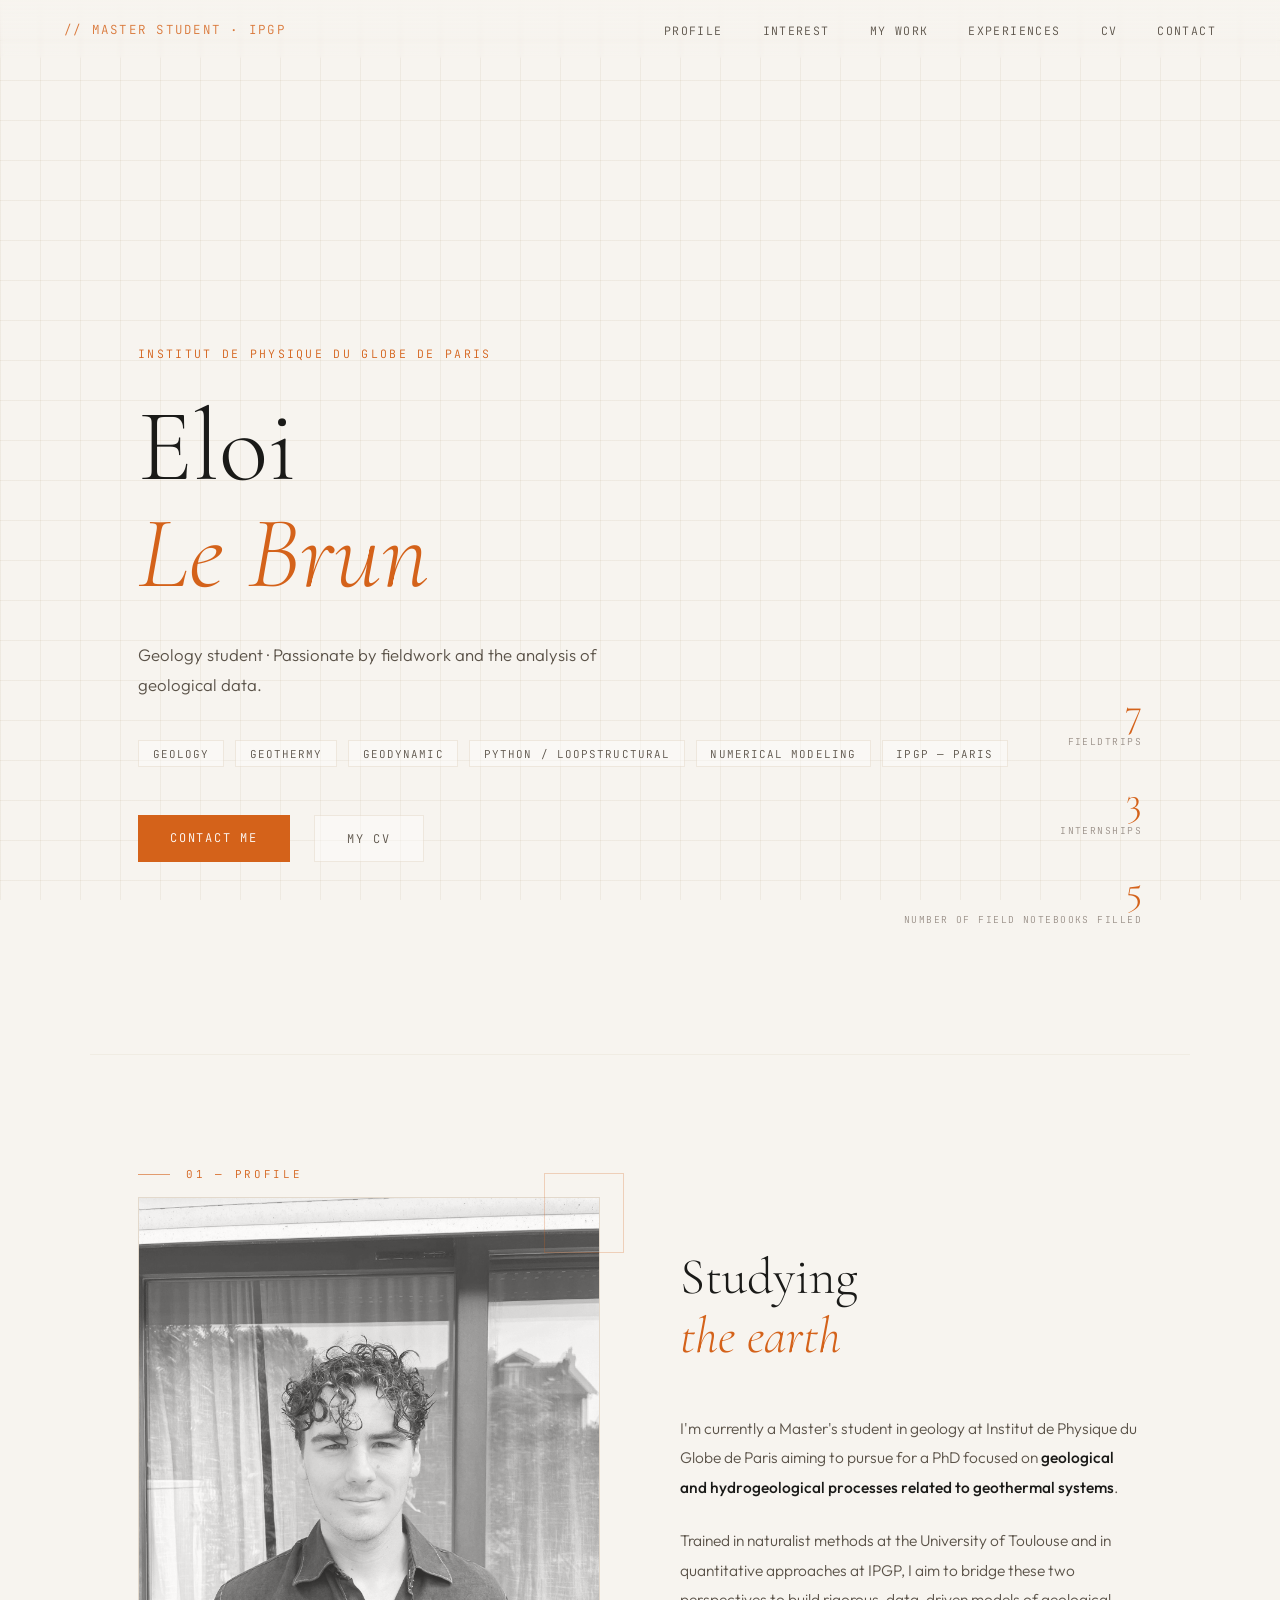
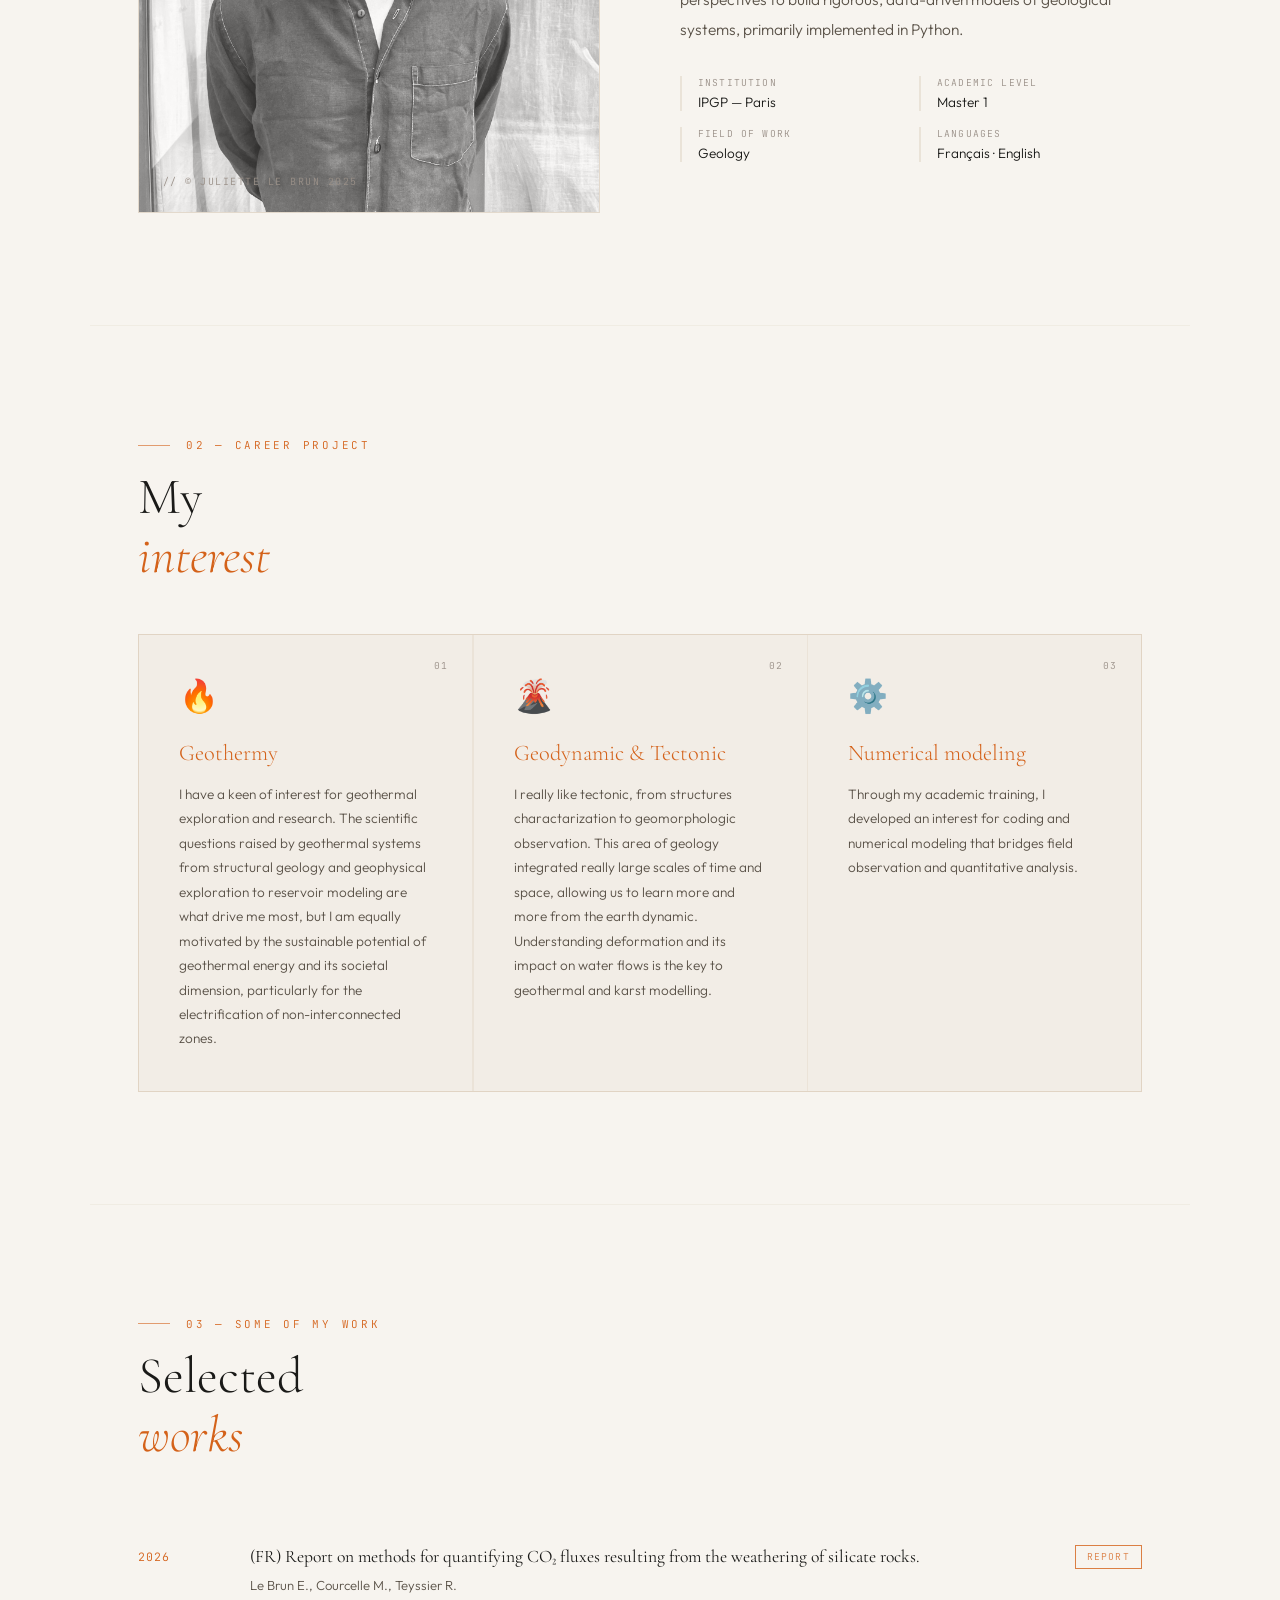
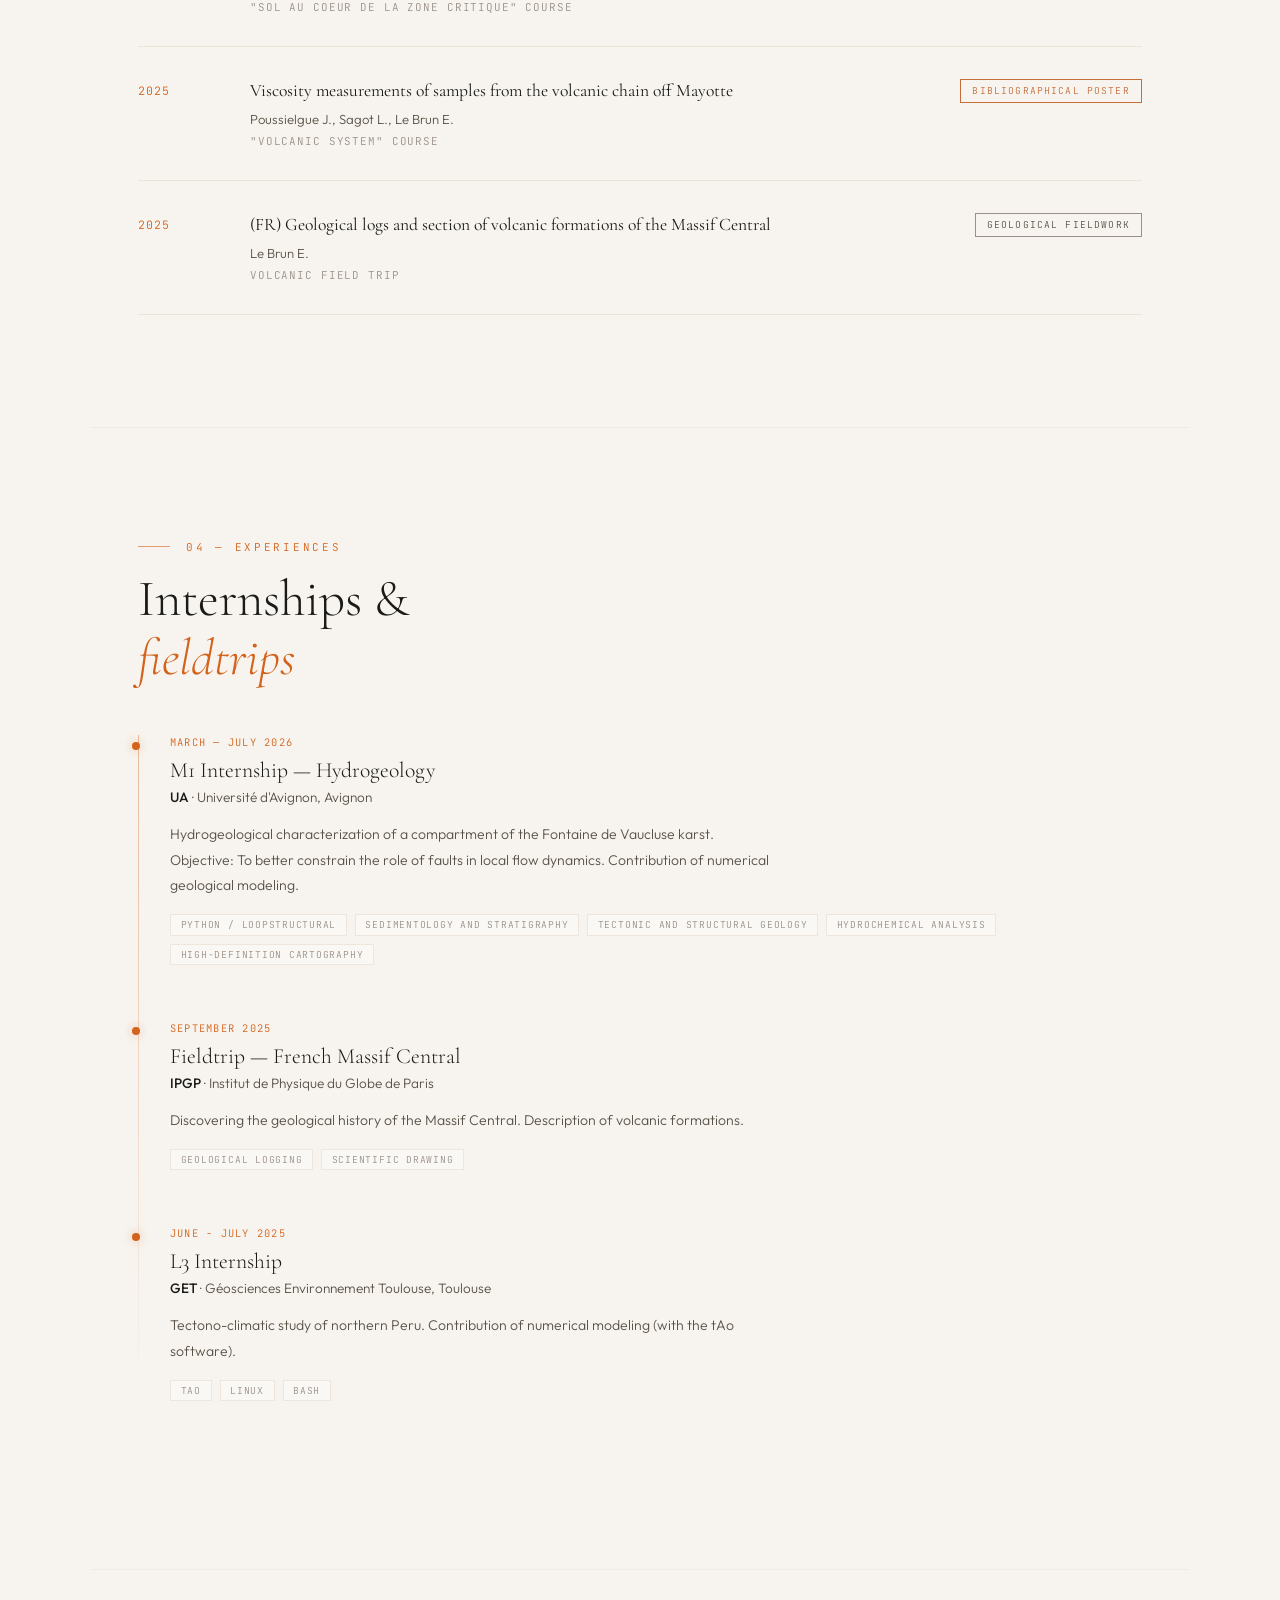
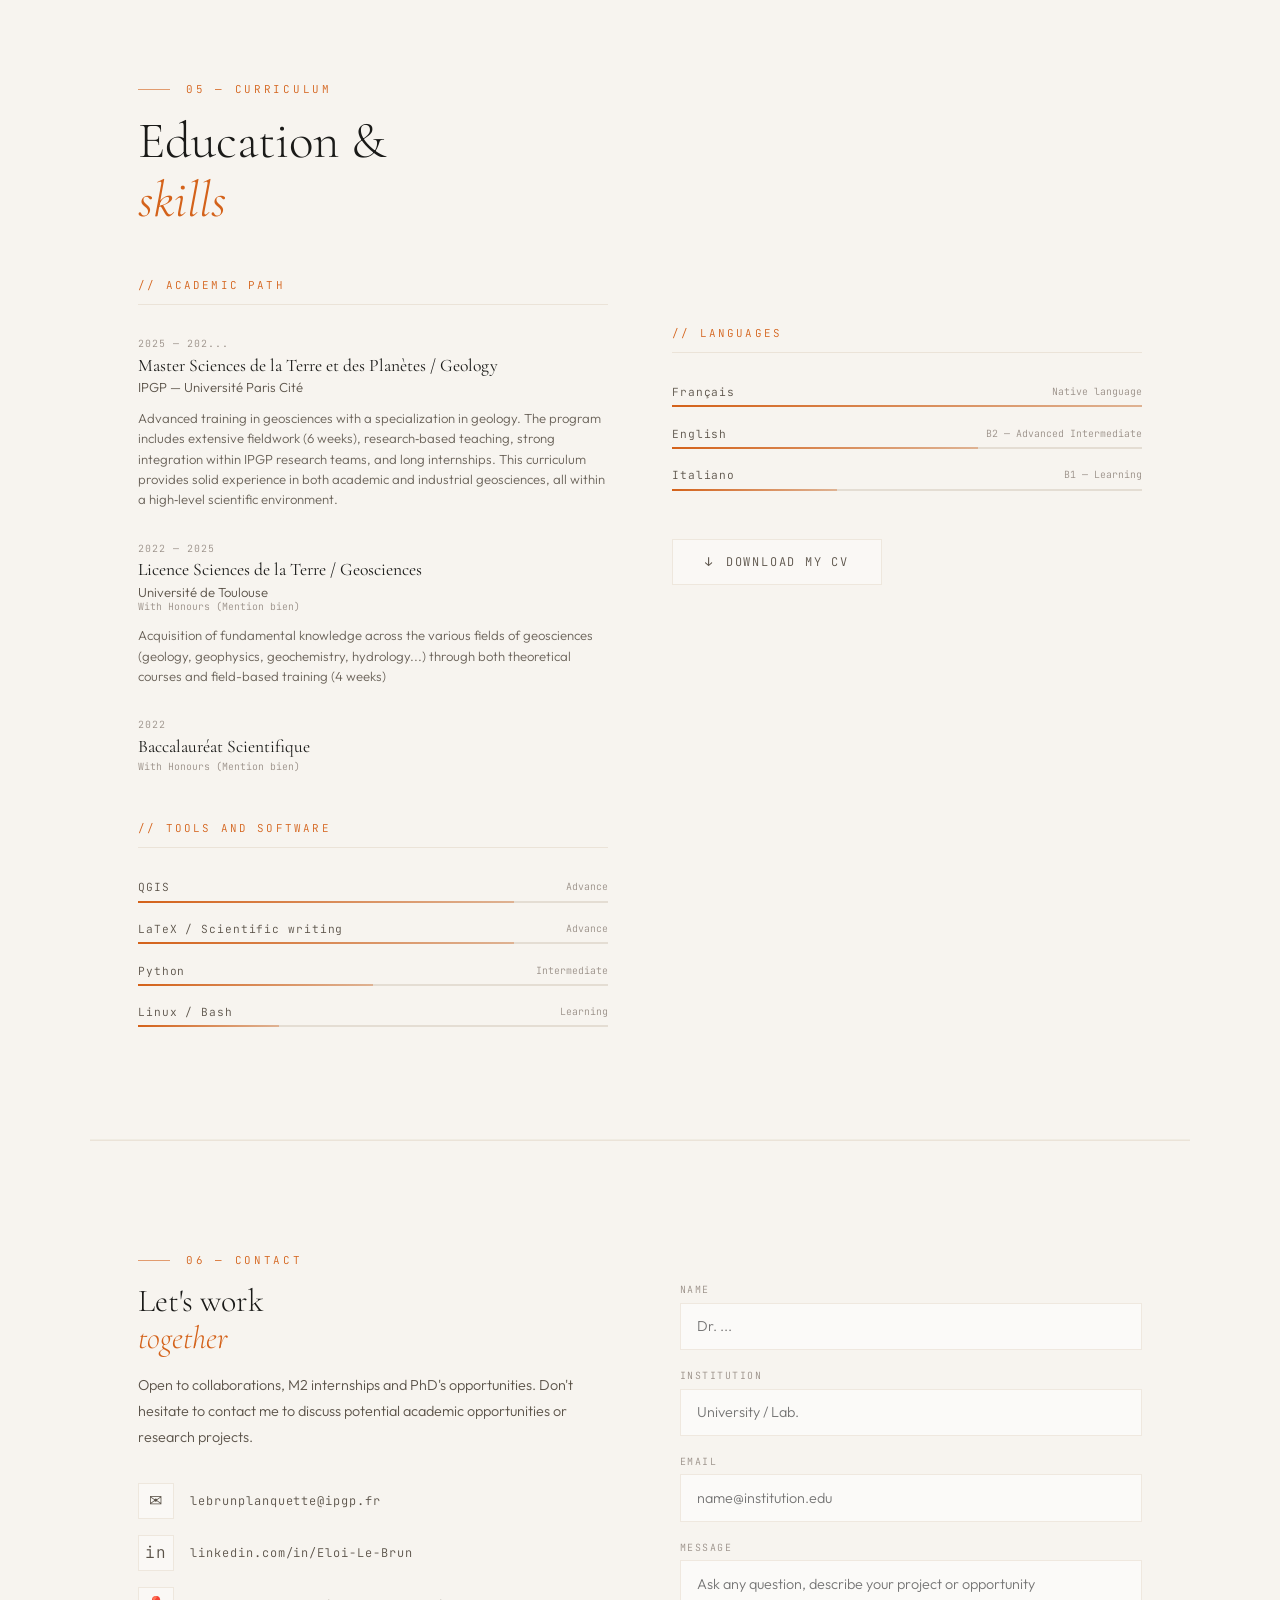
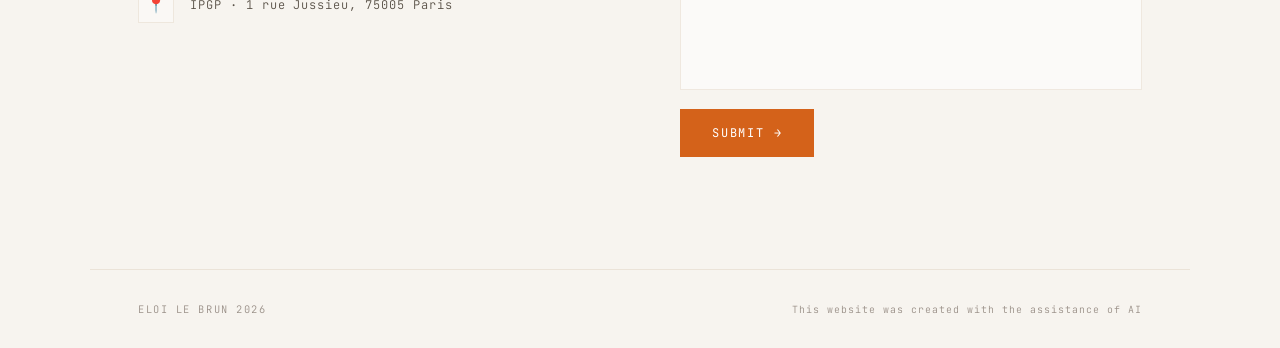
==== commit 30bf046b: "Update print statement" ====
--- a/index.html
+++ b/index.html
@@ -1170,7 +1170,7 @@
         <div class="skill-bar-item">
           <div class="skill-bar-header">
             <span class="skill-name">English</span>
-            <span class="skill-level">B2 — Advance</span>
+            <span class="skill-level">B2 —  Advanced Intermediate</span>
           </div>
           <div class="skill-bar"><div class="skill-bar-fill" data-width="65" style="width:0"></div></div>
         </div>
